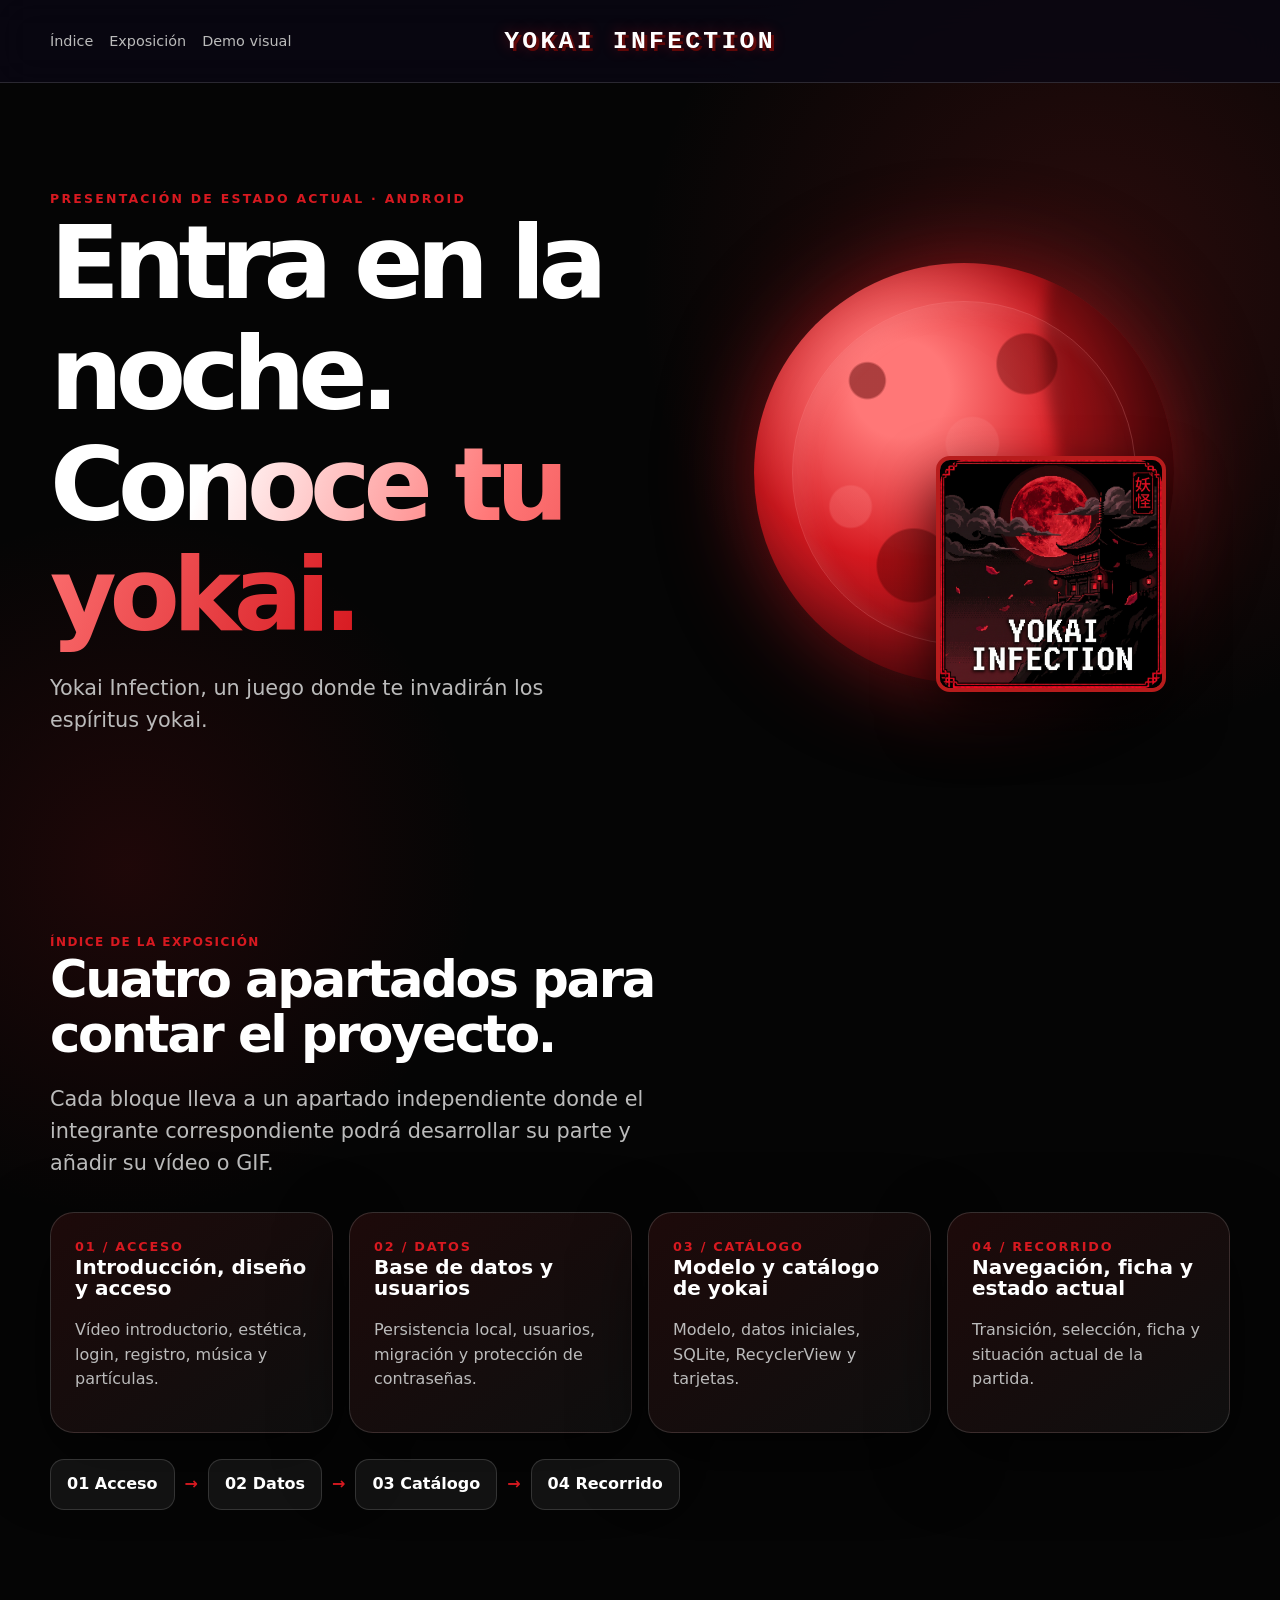
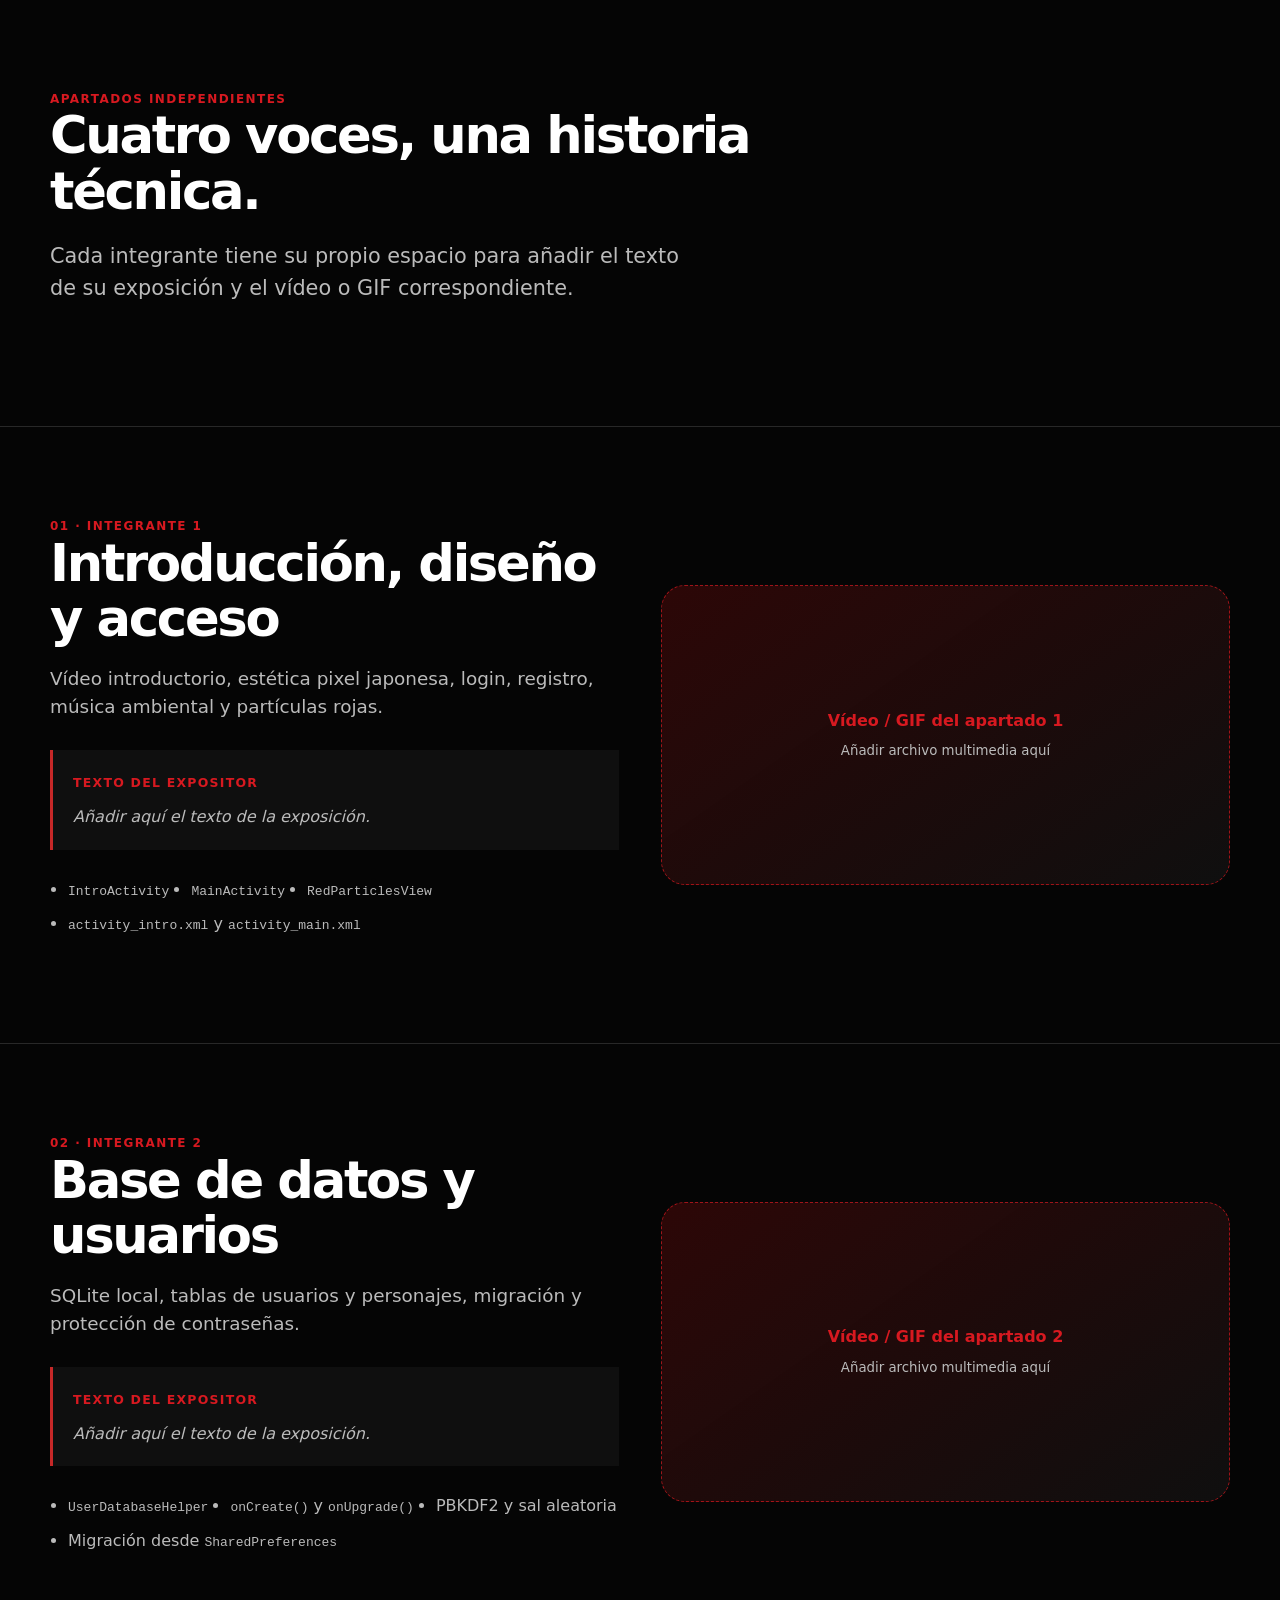
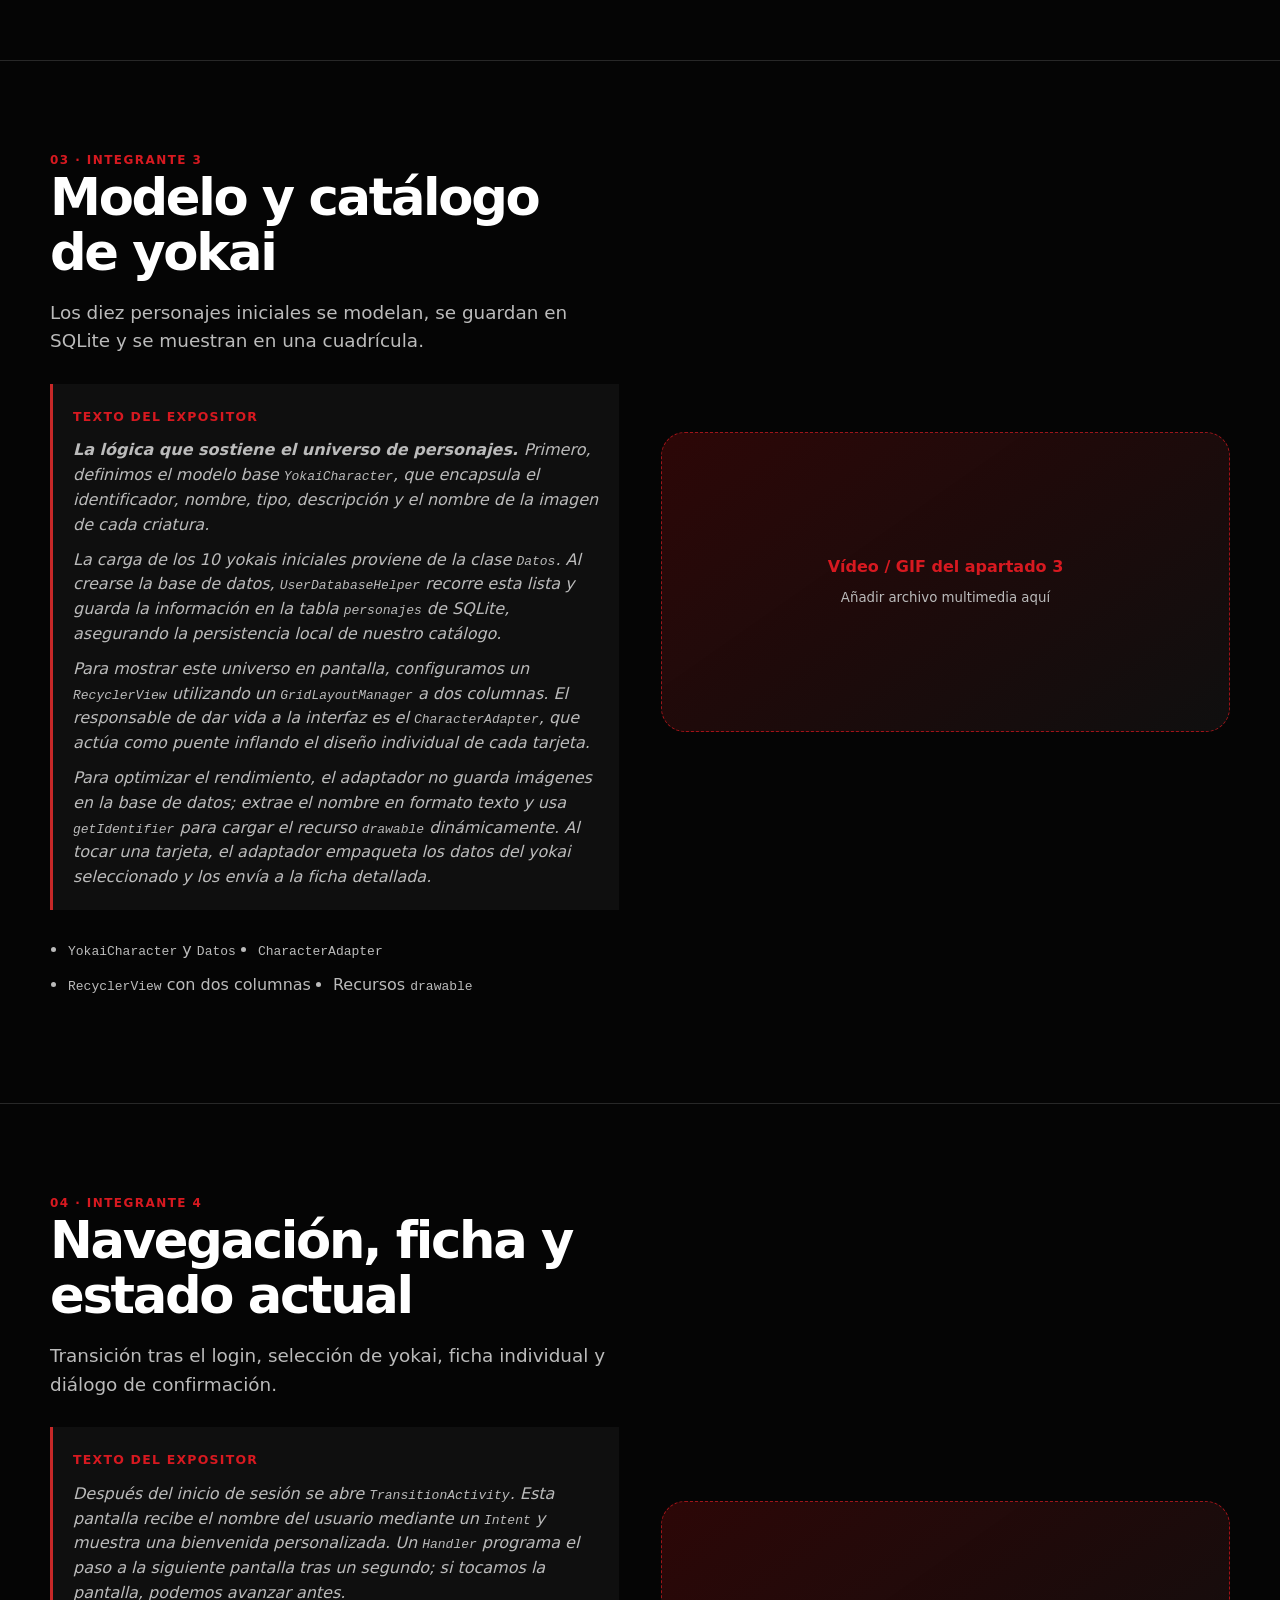
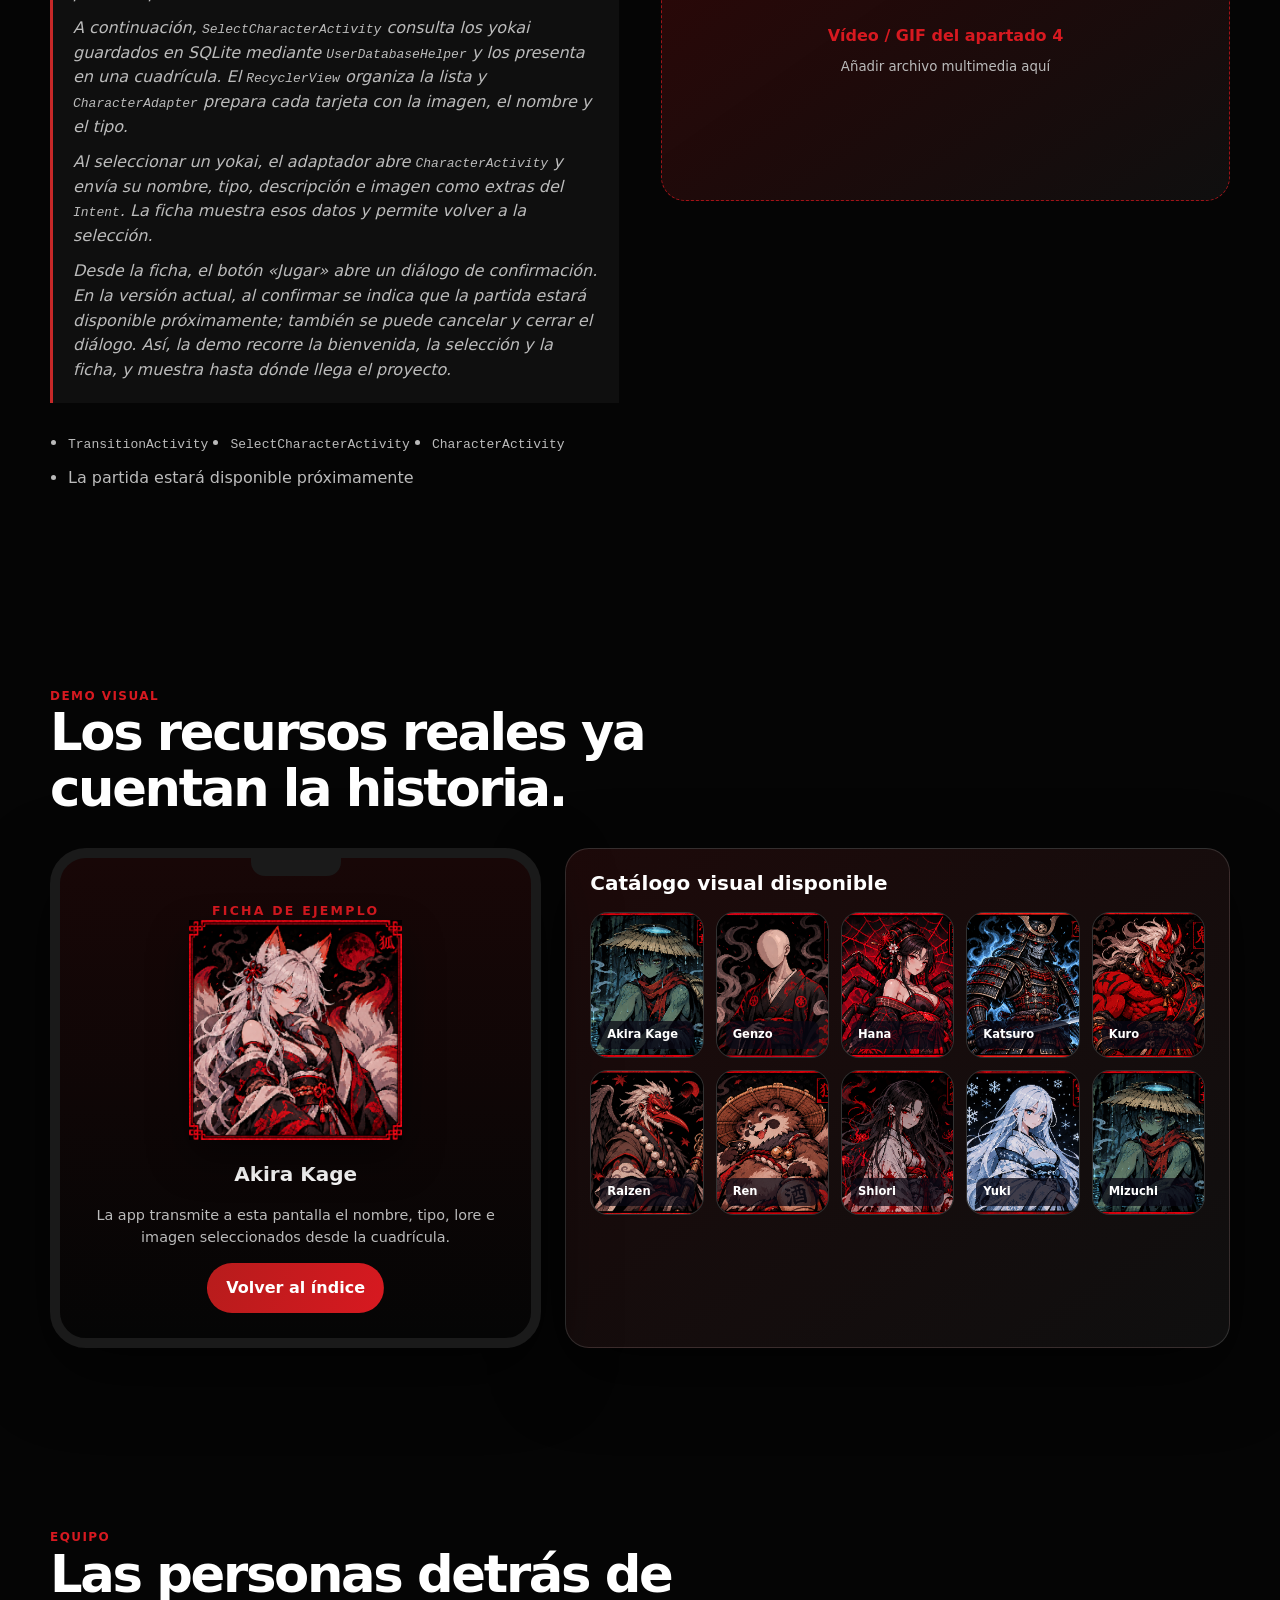
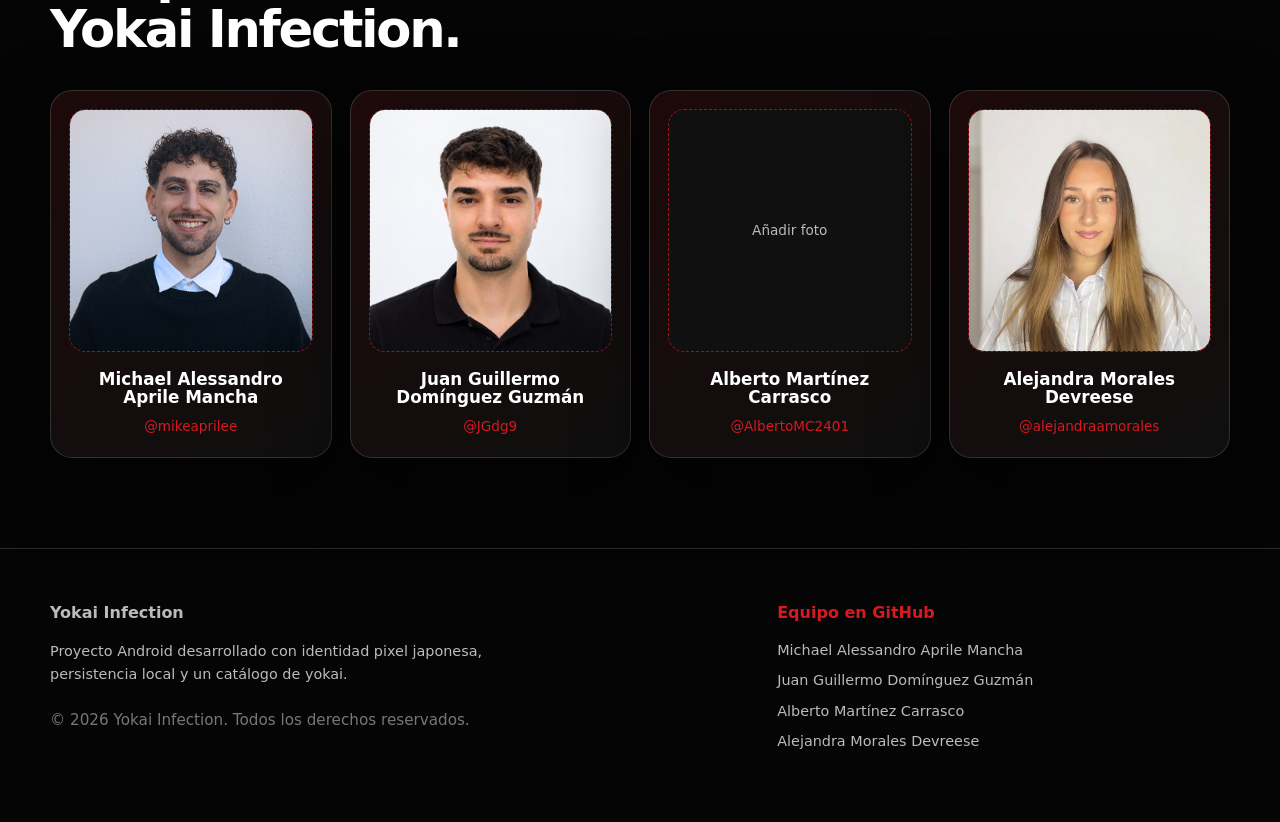
==== docs/presentacion-yokai.html @ 004ced69 "Actualización presentación Yokai Alejandra" ====
<!doctype html>
<html lang="es">

<head>
  <meta charset="utf-8">
  <meta name="viewport" content="width=device-width, initial-scale=1">
  <meta name="description" content="Presentación del estado actual de Yokai Infection V2">
  <title>Yokai Infection V2 · Presentación</title>
  <link rel="stylesheet" href="presentacion-yokai.css">
</head>

<body>
  <header class="topbar">
    <div class="shell topbar-inner">
      <a class="brand" href="#inicio">YOKAI INFECTION</span></a>
      <nav aria-label="Navegación de la presentación">
        <a href="#producto">Índice</a>
        <a href="#reparto">Exposición</a>
        <a href="#demo">Demo visual</a>
      </nav>
    </div>
  </header>

  <main>
    <section class="hero" id="inicio">
      <div class="shell hero-grid">
        <div>
          <div class="eyebrow">Presentación de estado actual · Android</div>
          <h1>Entra en la noche.<br><span class="gradient">Conoce tu yokai.</span></h1>
          <p class="lead">Yokai Infection, un juego donde te invadirán los espíritus yokai.</p>
        </div>
        <div class="hero-card" aria-label="Composición visual con luna roja e icono de la aplicación">
          <div class="moon"></div>
          <img class="hero-image" src="../app/src/main/res/drawable/icono.jpeg" alt="Icono de Yokai Infection">
        </div>
      </div>
    </section>

    <section id="producto">
      <div class="shell">
        <div class="section-heading">
          <div class="kicker">Índice de la exposición</div>
          <h2>Cuatro apartados para contar el proyecto.</h2>
          <p class="lead">Cada bloque lleva a un apartado independiente donde el integrante correspondiente podrá
            desarrollar su parte y añadir su vídeo o GIF.</p>
        </div>
        <div class="grid-4">
          <a class="card index-card" href="#bloque-acceso">
            <div class="number">01 / ACCESO</div>
            <h3>Introducción, diseño y acceso</h3>
            <p>Vídeo introductorio, estética, login, registro, música y partículas.</p>
          </a>
          <a class="card index-card" href="#bloque-datos">
            <div class="number">02 / DATOS</div>
            <h3>Base de datos y usuarios</h3>
            <p>Persistencia local, usuarios, migración y protección de contraseñas.</p>
          </a>
          <a class="card index-card" href="#bloque-catalogo">
            <div class="number">03 / CATÁLOGO</div>
            <h3>Modelo y catálogo de yokai</h3>
            <p>Modelo, datos iniciales, SQLite, RecyclerView y tarjetas.</p>
          </a>
          <a class="card index-card" href="#bloque-navegacion">
            <div class="number">04 / RECORRIDO</div>
            <h3>Navegación, ficha y estado actual</h3>
            <p>Transición, selección, ficha y situación actual de la partida.</p>
          </a>
        </div>
        <div class="route" aria-label="Índice de apartados">
          <span class="step">01 Acceso</span><span class="arrow">→</span>
          <span class="step">02 Datos</span><span class="arrow">→</span>
          <span class="step">03 Catálogo</span><span class="arrow">→</span>
          <span class="step">04 Recorrido</span>
        </div>
      </div>
    </section>

    <section id="reparto">
      <div class="shell">
        <div class="section-heading">
          <div class="kicker">Apartados independientes</div>
          <h2>Cuatro voces, una historia técnica.</h2>
          <p class="lead">Cada integrante tiene su propio espacio para añadir el texto de su exposición y el vídeo o GIF
            correspondiente.</p>
        </div>
      </div>
    </section>

    <section class="exposition-section" id="bloque-acceso">
      <div class="shell exposition-grid">
        <div>
          <div class="kicker">01 · Integrante 1</div>
          <h2>Introducción, diseño y acceso</h2>
          <p class="section-summary">Vídeo introductorio, estética pixel japonesa, login, registro, música ambiental y
            partículas rojas.</p>
          <div class="speaker-text"><strong>Texto del expositor</strong>
            <p>Añadir aquí el texto de la exposición.</p>
          </div>
          <ul class="tech-list">
            <li><code>IntroActivity</code></li>
            <li><code>MainActivity</code></li>
            <li><code>RedParticlesView</code></li>
            <li><code>activity_intro.xml</code> y <code>activity_main.xml</code></li>
          </ul>
        </div>
        <div class="media-slot"><span>Vídeo / GIF del apartado 1</span><small>Añadir archivo multimedia aquí</small>
        </div>
      </div>
    </section>

    <section class="exposition-section" id="bloque-datos">
      <div class="shell exposition-grid">
        <div>
          <div class="kicker">02 · Integrante 2</div>
          <h2>Base de datos y usuarios</h2>
          <p class="section-summary">SQLite local, tablas de usuarios y personajes, migración y protección de
            contraseñas.</p>
          <div class="speaker-text"><strong>Texto del expositor</strong>
            <p>Añadir aquí el texto de la exposición.</p>
          </div>
          <ul class="tech-list">
            <li><code>UserDatabaseHelper</code></li>
            <li><code>onCreate()</code> y <code>onUpgrade()</code></li>
            <li>PBKDF2 y sal aleatoria</li>
            <li>Migración desde <code>SharedPreferences</code></li>
          </ul>
        </div>
        <div class="media-slot"><span>Vídeo / GIF del apartado 2</span><small>Añadir archivo multimedia aquí</small>
        </div>
      </div>
    </section>

    <section class="exposition-section" id="bloque-catalogo">
      <div class="shell exposition-grid">
        <div>
          <div class="kicker">03 · Integrante 3</div>
          <h2>Modelo y catálogo de yokai</h2>
          <p class="section-summary">Los diez personajes iniciales se modelan, se guardan en SQLite y se muestran en una
            cuadrícula.</p>
          <div class="speaker-text"><strong>Texto del expositor</strong>
            <p><b>La lógica que sostiene el universo de personajes. </b>Primero, definimos el modelo
              base <code>YokaiCharacter</code>, que encapsula el identificador, nombre, tipo, descripción y el nombre de
              la imagen de cada criatura.</p>
            <p>La carga de los 10 yokais iniciales proviene de la clase <code>Datos</code>. Al crearse la base de datos,
              <code>UserDatabaseHelper</code> recorre esta lista y guarda la información en la tabla
              <code>personajes</code> de SQLite, asegurando la persistencia local de nuestro catálogo.</p>
            <p>Para mostrar este universo en pantalla, configuramos un <code>RecyclerView</code> utilizando un
              <code>GridLayoutManager</code> a dos columnas. El responsable de dar vida a la interfaz es el
              <code>CharacterAdapter</code>, que actúa como puente inflando el diseño individual de cada tarjeta.</p>
            <p>Para optimizar el rendimiento, el adaptador no guarda imágenes en la base de datos; extrae el nombre en
              formato texto y usa <code>getIdentifier</code> para cargar el recurso <code>drawable</code> dinámicamente.
              Al tocar una tarjeta, el adaptador empaqueta los datos del yokai seleccionado y los envía a la ficha
              detallada.</p>
          </div>
          <ul class="tech-list">
            <li><code>YokaiCharacter</code> y <code>Datos</code></li>
            <li><code>CharacterAdapter</code></li>
            <li><code>RecyclerView</code> con dos columnas</li>
            <li>Recursos <code>drawable</code></li>
          </ul>
        </div>
        <div class="media-slot"><span>Vídeo / GIF del apartado 3</span><small>Añadir archivo multimedia aquí</small>
        </div>
      </div>
    </section>

    <section class="exposition-section" id="bloque-navegacion">
      <div class="shell exposition-grid">
        <div>
          <div class="kicker">04 · Integrante 4</div>
          <h2>Navegación, ficha y estado actual</h2>
          <p class="section-summary">Transición tras el login, selección de yokai, ficha individual y diálogo de
            confirmación.</p>
          <div class="speaker-text"><strong>Texto del expositor</strong>
            <p>Después del inicio de sesión se abre <code>TransitionActivity</code>. Esta pantalla recibe el nombre del
              usuario mediante un <code>Intent</code> y muestra una bienvenida personalizada. Un <code>Handler</code>
              programa el paso a la siguiente pantalla tras un segundo; si tocamos la pantalla, podemos avanzar antes.
            </p>
            <p>A continuación, <code>SelectCharacterActivity</code> consulta los yokai guardados en SQLite mediante
              <code>UserDatabaseHelper</code> y los presenta en una cuadrícula. El <code>RecyclerView</code> organiza la
              lista y <code>CharacterAdapter</code> prepara cada tarjeta con la imagen, el nombre y el tipo.</p>
            <p>Al seleccionar un yokai, el adaptador abre <code>CharacterActivity</code> y envía su nombre, tipo,
              descripción e imagen como extras del <code>Intent</code>. La ficha muestra esos datos y permite volver a
              la selección.</p>
            <p>Desde la ficha, el botón «Jugar» abre un diálogo de confirmación. En la versión actual, al confirmar se
              indica que la partida estará disponible próximamente; también se puede cancelar y cerrar el diálogo. Así,
              la demo recorre la bienvenida, la selección y la ficha, y muestra hasta dónde llega el proyecto.</p>
          </div>
          <ul class="tech-list">
            <li><code>TransitionActivity</code></li>
            <li><code>SelectCharacterActivity</code></li>
            <li><code>CharacterActivity</code></li>
            <li>La partida estará disponible próximamente</li>
          </ul>
        </div>
        <div class="media-slot"><span>Vídeo / GIF del apartado 4</span><small>Añadir archivo multimedia aquí</small>
        </div>
      </div>
    </section>

    <section id="demo">
      <div class="shell">
        <div class="section-heading">
          <div class="kicker">Demo visual</div>
          <h2>Los recursos reales ya cuentan la historia.</h2>
        </div>
        <div class="showcase">
          <div class="phone">
            <div class="phone-screen">
              <div class="eyebrow">Ficha de ejemplo</div>
              <img src="../app/src/main/res/drawable/akira_kage.png" alt="Ilustración de Akira Kage">
              <h3>Akira Kage</h3>
              <p>La app transmite a esta pantalla el nombre, tipo, lore e imagen seleccionados desde la cuadrícula.</p>
              <a class="button primary" href="#producto">Volver al índice</a>
            </div>
          </div>
          <div class="card">
            <h3>Catálogo visual disponible</h3>
            <div class="yokaiCharacter-strip">
              <div class="yokaiCharacter"><img src="../app/src/main/res/drawable/mizuchi.png"
                  alt="Akira Kage"><span>Akira Kage</span></div>
              <div class="yokaiCharacter"><img src="../app/src/main/res/drawable/genzo.png"
                  alt="Genzo"><span>Genzo</span></div>
              <div class="yokaiCharacter"><img src="../app/src/main/res/drawable/hana.png" alt="Hana"><span>Hana</span>
              </div>
              <div class="yokaiCharacter"><img src="../app/src/main/res/drawable/katsuro.png"
                  alt="Katsuro"><span>Katsuro</span></div>
              <div class="yokaiCharacter"><img src="../app/src/main/res/drawable/kuro.png" alt="Kuro"><span>Kuro</span>
              </div>
              <div class="yokaiCharacter"><img src="../app/src/main/res/drawable/raizen.png"
                  alt="Raizen"><span>Raizen</span></div>
              <div class="yokaiCharacter"><img src="../app/src/main/res/drawable/ren.png" alt="Ren"><span>Ren</span>
              </div>
              <div class="yokaiCharacter"><img src="../app/src/main/res/drawable/shiori.png"
                  alt="Shiori"><span>Shiori</span></div>
              <div class="yokaiCharacter"><img src="../app/src/main/res/drawable/yuki.png" alt="Yuki"><span>Yuki</span>
              </div>
              <div class="yokaiCharacter"><img src="../app/src/main/res/drawable/mizuchi.png"
                  alt="Mizuchi"><span>Mizuchi</span></div>
            </div>
          </div>
        </div>
      </div>
    </section>

    <section id="integrantes">
      <div class="shell">
        <div class="section-heading">
          <div class="kicker">Equipo</div>
          <h2>Las personas detrás de Yokai Infection.</h2>
        </div>
        <div class="team-grid">
          <article class="team-card">
            <div class="member-photo"><img src="Fotos/6.jpg" alt=""></div>
            <h3>Michael Alessandro Aprile Mancha</h3>
            <a href="https://github.com/mikeaprilee" target="_blank" rel="noopener noreferrer">@mikeaprilee</a>
          </article>
          <article class="team-card">
            <div class="member-photo"><img src="Fotos/juan-guillermo.jpeg" alt="Juan Guillermo Domínguez Guzmán"></div>
            <h3>Juan Guillermo Domínguez Guzmán</h3>
            <a href="https://github.com/JGdg9" target="_blank" rel="noopener noreferrer">@JGdg9</a>
          </article>
          <article class="team-card">
            <div class="member-photo">Añadir foto</div>
            <h3>Alberto Martínez Carrasco</h3>
            <a href="https://github.com/AlbertoMC2401" target="_blank" rel="noopener noreferrer">@AlbertoMC2401</a>
          </article>
          <article class="team-card">
            <div class="member-photo"><img src="Fotos/alejandra.jpg" alt=""></div>
            <h3>Alejandra Morales Devreese</h3>
            <a href="https://github.com/alejandraamorales" target="_blank"
              rel="noopener noreferrer">@alejandraamorales</a>
          </article>
        </div>
      </div>
    </section>
  </main>

  <footer>
    <div class="shell footer-content">
      <div>
        <strong>Yokai Infection</strong>
        <p class="small">Proyecto Android desarrollado con identidad pixel japonesa, persistencia local y un catálogo de
          yokai.</p>
        <p class="copyright">© 2026 Yokai Infection. Todos los derechos reservados.</p>
      </div>
      <div class="footer-links">
        <strong>Equipo en GitHub</strong>
        <a href="https://github.com/mikeaprilee" target="_blank" rel="noopener noreferrer">Michael Alessandro Aprile
          Mancha</a>
        <a href="https://github.com/JGdg9" target="_blank" rel="noopener noreferrer">Juan Guillermo Domínguez Guzmán</a>
        <a href="https://github.com/AlbertoMC2401" target="_blank" rel="noopener noreferrer">Alberto Martínez
          Carrasco</a>
        <a href="https://github.com/alejandraamorales" target="_blank" rel="noopener noreferrer">Alejandra Morales
          Devreese</a>
      </div>
    </div>
  </footer>
  <script src="presentacion-yokai.js" defer></script>
</body>

</html>
---- docs/presentacion-yokai.css ----
:root {
  --ink: #ffffff;
  --muted: #bbbbbb;
  --night: #050505;
  --panel: rgba(16, 16, 16, .94);
  --panel-strong: #101010;
  --red: #c62828;
  --red-dark: #b71c1c;
  --red-title: #d71920;
  --line: rgba(255, 255, 255, .14);
  --shadow: 0 24px 70px rgba(0, 0, 0, .6);
}

* {
  box-sizing: border-box;
}

html {
  scroll-behavior: smooth;
}

body {
  margin: 0;
  color: var(--ink);
  background:
    radial-gradient(circle at 85% 4%, rgba(198, 40, 40, .2), transparent 28rem),
    radial-gradient(circle at 10% 12%, rgba(215, 25, 32, .12), transparent 22rem),
    var(--night);
  font-family: Inter, ui-sans-serif, system-ui, -apple-system, BlinkMacSystemFont, "Segoe UI", sans-serif;
  line-height: 1.55;
}

a {
  color: inherit;
}

.shell {
  width: min(1180px, calc(100% - 40px));
  margin: 0 auto;
}

.topbar {
  position: sticky;
  top: 0;
  z-index: 20;
  border-bottom: 1px solid var(--line);
  background: rgba(9, 7, 20, .78);
  backdrop-filter: blur(18px);
}

.topbar-inner {
  position: relative;
  display: flex;
  justify-content: space-between;
  align-items: center;
  min-height: 82px;
  gap: 20px;
}

.brand {
  display: flex;
  gap: 14px;
  align-items: center;
  position: absolute;
  left: 50%;
  transform: translateX(-50%);
  color: var(--ink);
  font-family: "Courier New", Consolas, monospace;
  font-size: 1.55rem;
  font-weight: 900;
  letter-spacing: .13em;
  text-decoration: none;
  white-space: nowrap;
  text-shadow: 3px 3px 0 #5f0808, 0 0 14px rgba(215, 25, 32, .45);
}

.brand-mark {
  width: 58px;
  height: 58px;
  border-radius: 8px;
  object-fit: cover;
  border: 1px solid var(--red);
  box-shadow: 0 0 22px rgba(198, 40, 40, .65);
}

.brand-title {
  position: relative;
  display: inline-block;
  color: #fff;
  background: linear-gradient(180deg, #fff 25%, #ffb0b0 58%, var(--red-title));
  background-clip: text;
  -webkit-background-clip: text;
  -webkit-text-fill-color: transparent;
}

nav {
  display: flex;
  flex-wrap: wrap;
  gap: 16px;
}

nav a {
  color: var(--muted);
  text-decoration: none;
  font-size: .9rem;
}

nav a:hover,
nav a.active {
  color: var(--ink);
}

.hero {
  min-height: 760px;
  display: grid;
  align-items: center;
  padding: 90px 0 70px;
}

.hero-grid {
  display: grid;
  grid-template-columns: 1.05fr .95fr;
  align-items: center;
  gap: 60px;
}

.eyebrow {
  color: var(--red-title);
  text-transform: uppercase;
  letter-spacing: .18em;
  font-size: .78rem;
  font-weight: 800;
}

h1,
h2,
h3 {
  line-height: 1.08;
  margin: 0 0 18px;
}

h1 {
  font-size: clamp(3rem, 8vw, 6.7rem);
  max-width: 760px;
  letter-spacing: -.07em;
}

h2 {
  font-size: clamp(2rem, 4vw, 3.4rem);
  letter-spacing: -.045em;
}

h3 {
  font-size: 1.25rem;
}

.gradient {
  background: linear-gradient(110deg, #fff 20%, #ff7777 55%, var(--red-title));
  color: transparent;
  background-clip: text;
  -webkit-background-clip: text;
}

.lead {
  max-width: 650px;
  color: var(--muted);
  font-size: clamp(1.05rem, 2vw, 1.3rem);
}

.hero-actions {
  display: flex;
  flex-wrap: wrap;
  gap: 12px;
  margin-top: 30px;
}

.button {
  display: inline-flex;
  align-items: center;
  justify-content: center;
  padding: 12px 18px;
  border-radius: 999px;
  text-decoration: none;
  font-weight: 800;
  border: 1px solid var(--line);
  background: rgba(255, 255, 255, .05);
}

.button.primary {
  border-color: transparent;
  background: linear-gradient(110deg, var(--red-dark), var(--red-title));
}

.hero-card {
  position: relative;
  min-height: 510px;
  display: grid;
  place-items: center;
}

.moon {
  width: min(420px, 72vw);
  aspect-ratio: 1;
  border-radius: 50%;
  background:
    radial-gradient(circle at 27% 28%, rgba(82, 0, 0, .48) 0 4%, transparent 4.5%),
    radial-gradient(circle at 65% 24%, rgba(82, 0, 0, .38) 0 7%, transparent 7.5%),
    radial-gradient(circle at 72% 61%, rgba(82, 0, 0, .45) 0 5%, transparent 5.5%),
    radial-gradient(circle at 38% 72%, rgba(82, 0, 0, .42) 0 9%, transparent 9.5%),
    radial-gradient(circle at 23% 58%, rgba(255, 142, 142, .25) 0 5%, transparent 5.5%),
    radial-gradient(circle at 52% 43%, rgba(255, 142, 142, .2) 0 8%, transparent 8.5%),
    radial-gradient(circle at 35% 30%, #ff7777 0 12%, #d71920 43%, #9d1118 70%, #380609 100%);
  box-shadow: 0 0 90px rgba(215, 25, 32, .55), inset -34px -28px 80px rgba(20, 0, 0, .62);
  animation: pulse 5s ease-in-out infinite;
  position: relative;
  overflow: hidden;
}

.moon::before {
  content: "";
  position: absolute;
  width: 42%;
  height: 118%;
  top: -8%;
  right: -17%;
  border-radius: 50%;
  background: rgba(25, 0, 0, .34);
  filter: blur(7px);
  transform: rotate(-18deg);
}

.moon::after {
  content: "";
  position: absolute;
  inset: 9%;
  border-radius: 50%;
  border: 1px solid rgba(255, 160, 160, .24);
  box-shadow: inset 12px 8px 18px rgba(255, 180, 180, .12);
}

.hero-image {
  position: absolute;
  width: min(230px, 42vw);
  bottom: 7%;
  right: 12%;
  border: 4px solid var(--red-dark);
  border-radius: 14px;
  filter: drop-shadow(0 26px 28px rgba(0, 0, 0, .8));
  animation: float 4.5s ease-in-out infinite;
}

section {
  padding: 90px 0;
}

.section-heading {
  max-width: 720px;
  margin-bottom: 32px;
}

.kicker {
  color: var(--red-title);
  font-weight: 800;
  text-transform: uppercase;
  letter-spacing: .12em;
  font-size: .75rem;
}

.grid-4 {
  display: grid;
  grid-template-columns: repeat(4, 1fr);
  gap: 16px;
}

.grid-3 {
  display: grid;
  grid-template-columns: repeat(3, 1fr);
  gap: 18px;
}

.card {
  background: linear-gradient(145deg, rgba(30, 10, 10, .96), var(--panel));
  border: 1px solid var(--line);
  border-radius: 24px;
  padding: 24px;
  box-shadow: var(--shadow);
}

.index-card {
  color: inherit;
  text-decoration: none;
  transition: transform .25s ease, border-color .25s ease;
}

.index-card:hover {
  border-color: var(--red);
  transform: translateY(-4px);
}

.card p,
.card li {
  color: var(--muted);
}

.card ul {
  padding-left: 18px;
  margin-bottom: 0;
}

.number {
  color: var(--red-title);
  font-size: .8rem;
  font-weight: 900;
  letter-spacing: .14em;
}

.route {
  display: flex;
  flex-wrap: wrap;
  align-items: center;
  gap: 10px;
  margin-top: 26px;
}

.step {
  padding: 12px 16px;
  border-radius: 14px;
  background: rgba(255, 255, 255, .06);
  border: 1px solid var(--line);
  font-weight: 800;
}

.arrow {
  color: var(--red-title);
  font-weight: 900;
}

.exposition-section {
  border-top: 1px solid var(--line);
}

.exposition-grid {
  display: grid;
  grid-template-columns: 1fr 1fr;
  gap: 42px;
  align-items: center;
}

.section-summary {
  max-width: 620px;
  color: var(--muted);
  font-size: 1.15rem;
}

.speaker-text {
  margin: 28px 0;
  padding: 20px;
  border-left: 3px solid var(--red);
  background: rgba(255, 255, 255, .04);
}

.speaker-text strong {
  color: var(--red-title);
  text-transform: uppercase;
  letter-spacing: .1em;
  font-size: .78rem;
}

.speaker-text p {
  margin: 10px 0 0;
  color: var(--muted);
  font-style: italic;
}

.tech-list {
  display: flex;
  flex-wrap: wrap;
  gap: 10px 22px;
  padding-left: 18px;
  color: var(--muted);
}

.media-slot {
  min-height: 300px;
  display: grid;
  place-items: center;
  align-content: center;
  gap: 8px;
  padding: 30px;
  border: 1px dashed rgba(215, 25, 32, .7);
  border-radius: 24px;
  background: linear-gradient(145deg, rgba(60, 8, 8, .72), rgba(16, 16, 16, .94));
  text-align: center;
  color: var(--red-title);
  font-weight: 800;
}

.media-slot small {
  color: var(--muted);
  font-weight: 400;
}

.showcase {
  display: grid;
  grid-template-columns: .85fr 1.15fr;
  gap: 24px;
  align-items: stretch;
}

.phone {
  min-height: 470px;
  border: 10px solid #1a1a1a;
  border-radius: 36px;
  overflow: hidden;
  background: linear-gradient(180deg, #180707, #050505);
  box-shadow: var(--shadow);
  position: relative;
}

.phone::before {
  content: "";
  display: block;
  width: 90px;
  height: 18px;
  border-radius: 0 0 14px 14px;
  background: #1a1a1a;
  margin: 0 auto;
}

.phone-screen {
  padding: 25px 22px;
  text-align: center;
}

.phone-screen img {
  max-width: 68%;
  max-height: 220px;
  object-fit: contain;
  filter: drop-shadow(0 18px 20px rgba(0, 0, 0, .45));
}

.phone-screen h3 {
  margin-top: 16px;
  color: #fff;
}

.phone-screen p {
  color: var(--muted);
  font-size: .9rem;
}

.code {
  overflow: auto;
  margin: 0;
  padding: 20px;
  border-radius: 18px;
  background: #0c0918;
  color: #d7cdf8;
  border: 1px solid var(--line);
  font: .84rem/1.7 "SFMono-Regular", Consolas, monospace;
}

.code .key {
  color: #ff7777;
}

.code .type {
  color: #ffb3b3;
}

.code .comment {
  color: #777777;
}

.timeline {
  display: grid;
  gap: 14px;
}

.timeline-item {
  display: grid;
  grid-template-columns: 110px 1fr;
  gap: 20px;
  align-items: start;
  padding: 18px 0;
  border-top: 1px solid var(--line);
}

.timeline-item strong {
  color: var(--red-title);
}

.yokaiCharacter-strip {
  display: grid;
  grid-template-columns: repeat(5, 1fr);
  gap: 12px;
}

.yokaiCharacter {
  aspect-ratio: .78;
  border-radius: 18px;
  overflow: hidden;
  position: relative;
  background: #101010;
  border: 1px solid var(--line);
}

.yokaiCharacter img {
  width: 100%;
  height: 100%;
  object-fit: cover;
  transition: transform .45s ease;
}

.yokaiCharacter:hover img {
  transform: scale(1.08);
}

.yokaiCharacter span {
  position: absolute;
  left: 9px;
  right: 9px;
  bottom: 8px;
  padding: 5px 7px;
  border-radius: 8px;
  background: rgba(9, 7, 20, .72);
  font-size: .72rem;
  font-weight: 800;
}

footer {
  padding: 52px 0 70px;
  color: var(--muted);
  border-top: 1px solid var(--line);
}

.footer-content {
  display: grid;
  grid-template-columns: 1.2fr .8fr;
  gap: 48px;
}

.footer-content>div:first-child {
  max-width: 520px;
}

.copyright {
  margin: 24px 0 0;
  color: #777;
  font-size: .95rem;
}

.footer-links {
  display: grid;
  gap: 8px;
}

.footer-links strong {
  color: var(--red-title);
  margin-bottom: 5px;
}

.footer-links a {
  color: var(--muted);
  text-decoration: none;
  font-size: .9rem;
}

.footer-links a:hover {
  color: var(--ink);
}

.team-grid {
  display: grid;
  grid-template-columns: repeat(4, 1fr);
  gap: 18px;
}

.team-card {
  padding: 18px;
  text-align: center;
  background: linear-gradient(145deg, rgba(30, 10, 10, .96), var(--panel));
  border: 1px solid var(--line);
  border-radius: 22px;
  box-shadow: var(--shadow);
}

.member-photo {
  width: 100%;
  overflow: hidden;
  aspect-ratio: 1;
  display: grid;
  place-items: center;
  border: 1px dashed rgba(215, 25, 32, .7);
  border-radius: 16px;
  background: #101010;
  color: var(--muted);
  font-size: .85rem;
}

.member-photo img {
  width: 100%;
  height: 100%;
  display: block;
  object-fit: cover;
  object-position: center;
}

.team-card h3 {
  margin: 18px 0 8px;
  font-size: 1.05rem;
}

.team-card a {
  color: var(--red-title);
  font-size: .85rem;
  text-decoration: none;
}

.team-card a:hover {
  color: var(--ink);
}

.small {
  font-size: .9rem;
  color: var(--muted);
}

@keyframes pulse {

  0%,
  100% {
    transform: scale(1);
  }

  50% {
    transform: scale(1.035);
  }
}

@keyframes float {

  0%,
  100% {
    transform: translateY(0) rotate(2deg);
  }

  50% {
    transform: translateY(-14px) rotate(-2deg);
  }
}

@media (max-width: 900px) {

  .showcase,
  .exposition-grid,
  .footer-content {
    grid-template-columns: 1fr;
  }

  .hero {
    min-height: auto;
    padding-top: 70px;
  }

  .hero-card {
    min-height: 430px;
  }

  .grid-4 {
    grid-template-columns: repeat(2, 1fr);
  }

  .grid-3 {
    grid-template-columns: 1fr;
  }
}

@media (max-width: 560px) {
  .shell {
    width: min(100% - 28px, 1180px);
  }

  nav {
    display: none;
  }

  .brand {
    font-size: .82rem;
    letter-spacing: .06em;
  }

  .brand-mark {
    width: 44px;
    height: 44px;
  }

  section {
    padding: 65px 0;
  }

  .grid-4,
  .yokaiCharacter-strip,
  .team-grid {
    grid-template-columns: repeat(2, 1fr);
  }

  .timeline-item {
    grid-template-columns: 1fr;
    gap: 5px;
  }
}
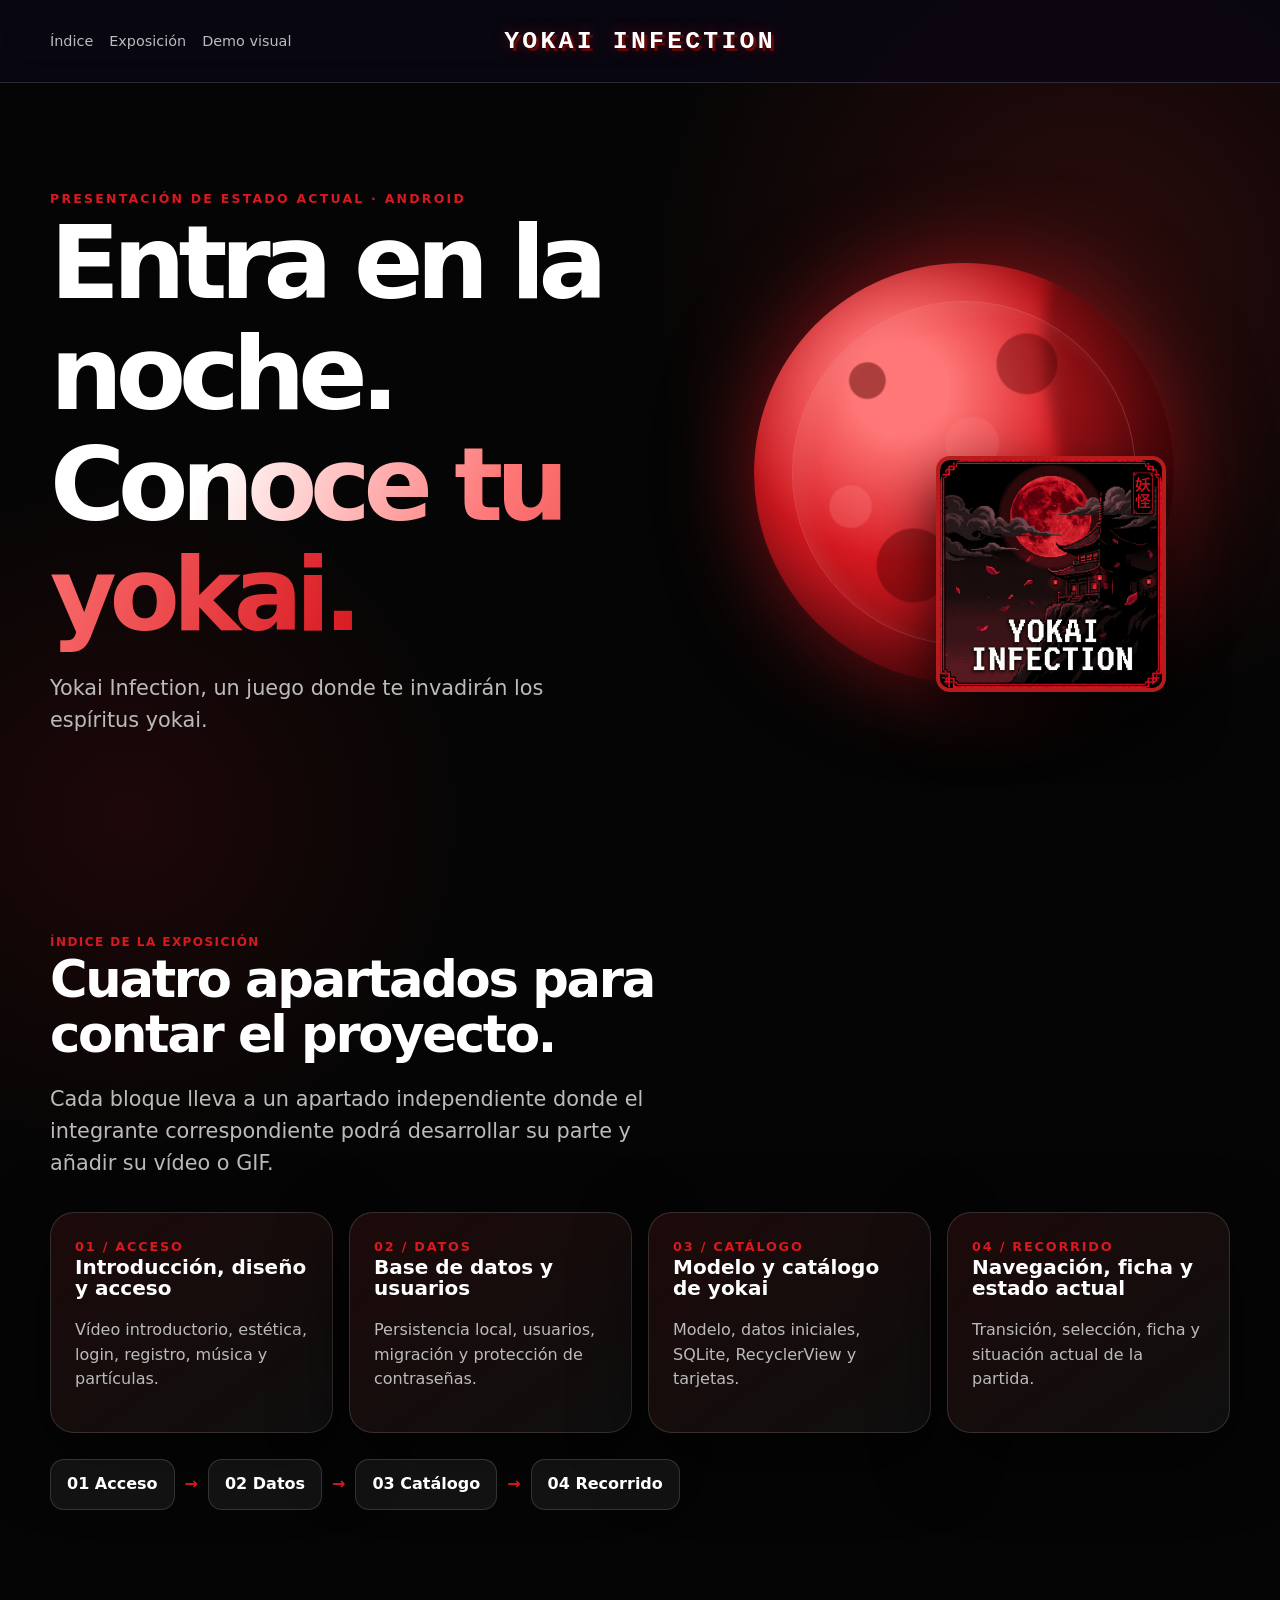
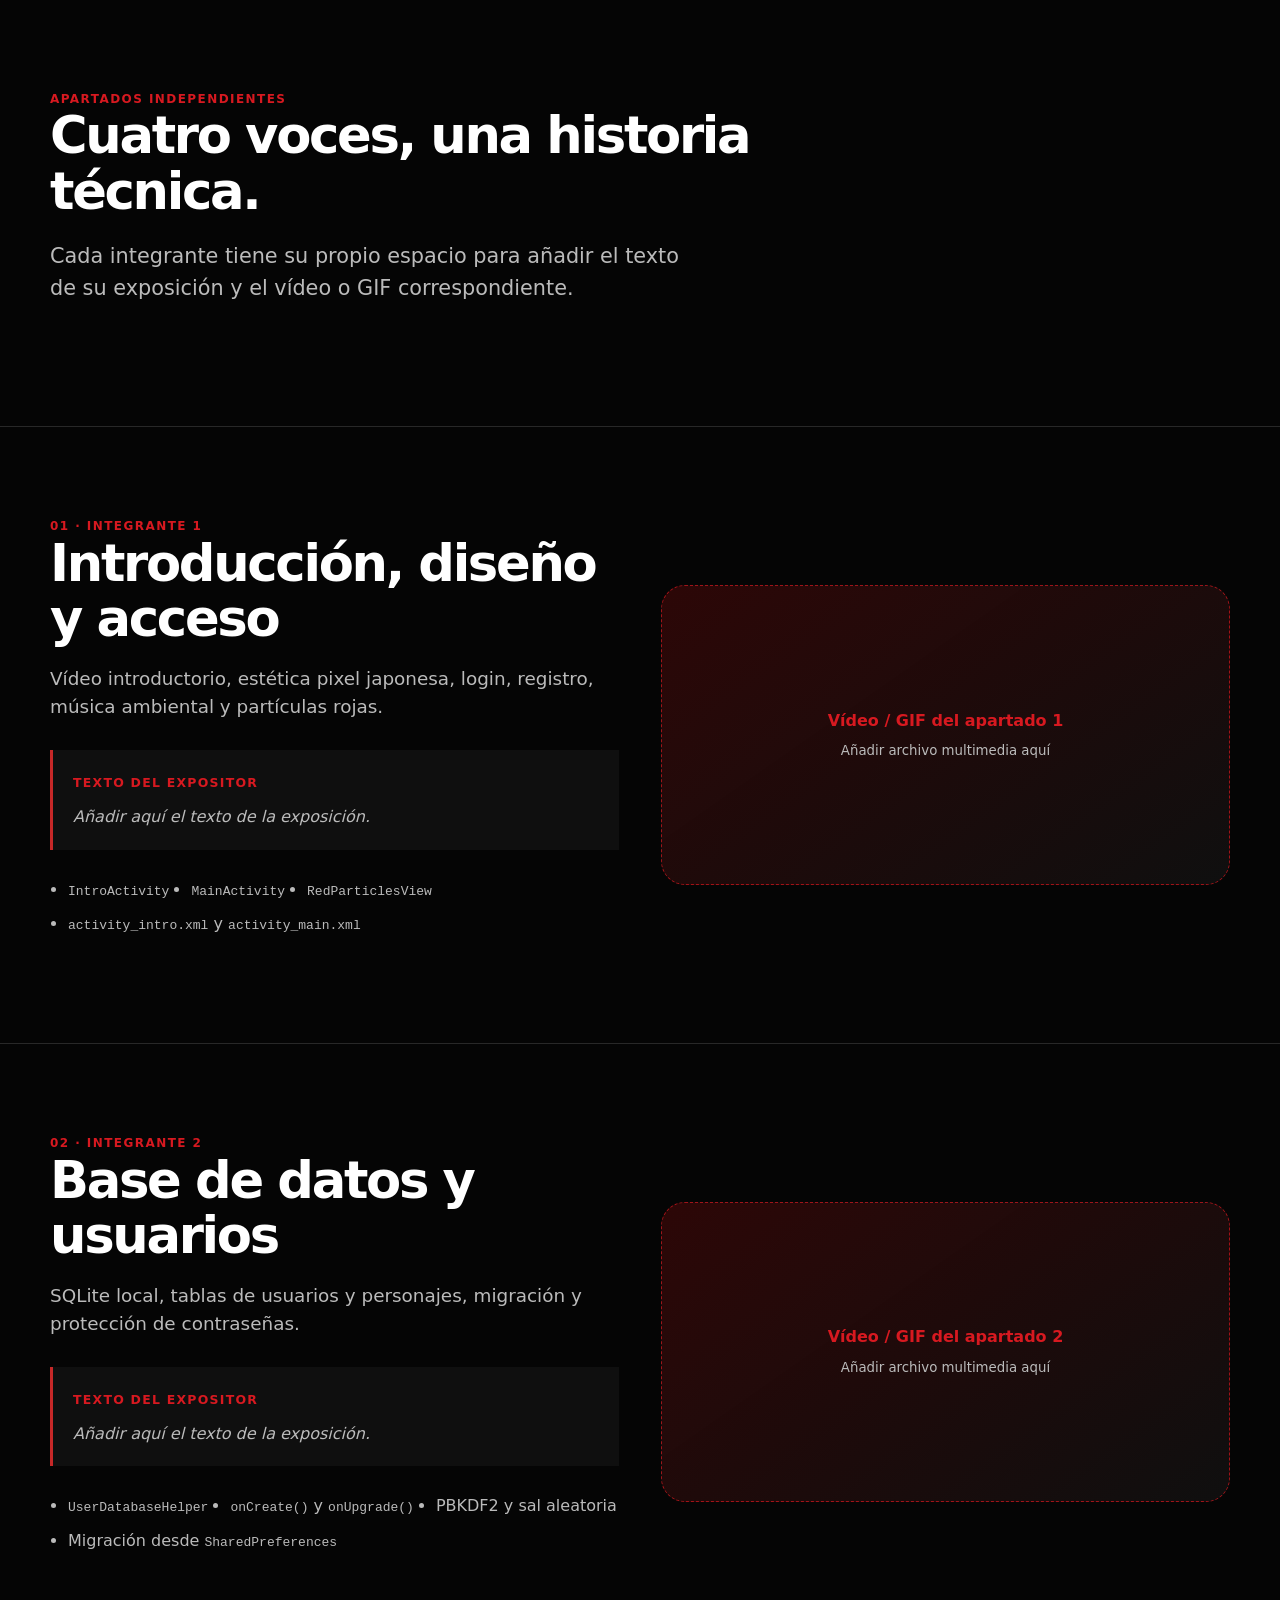
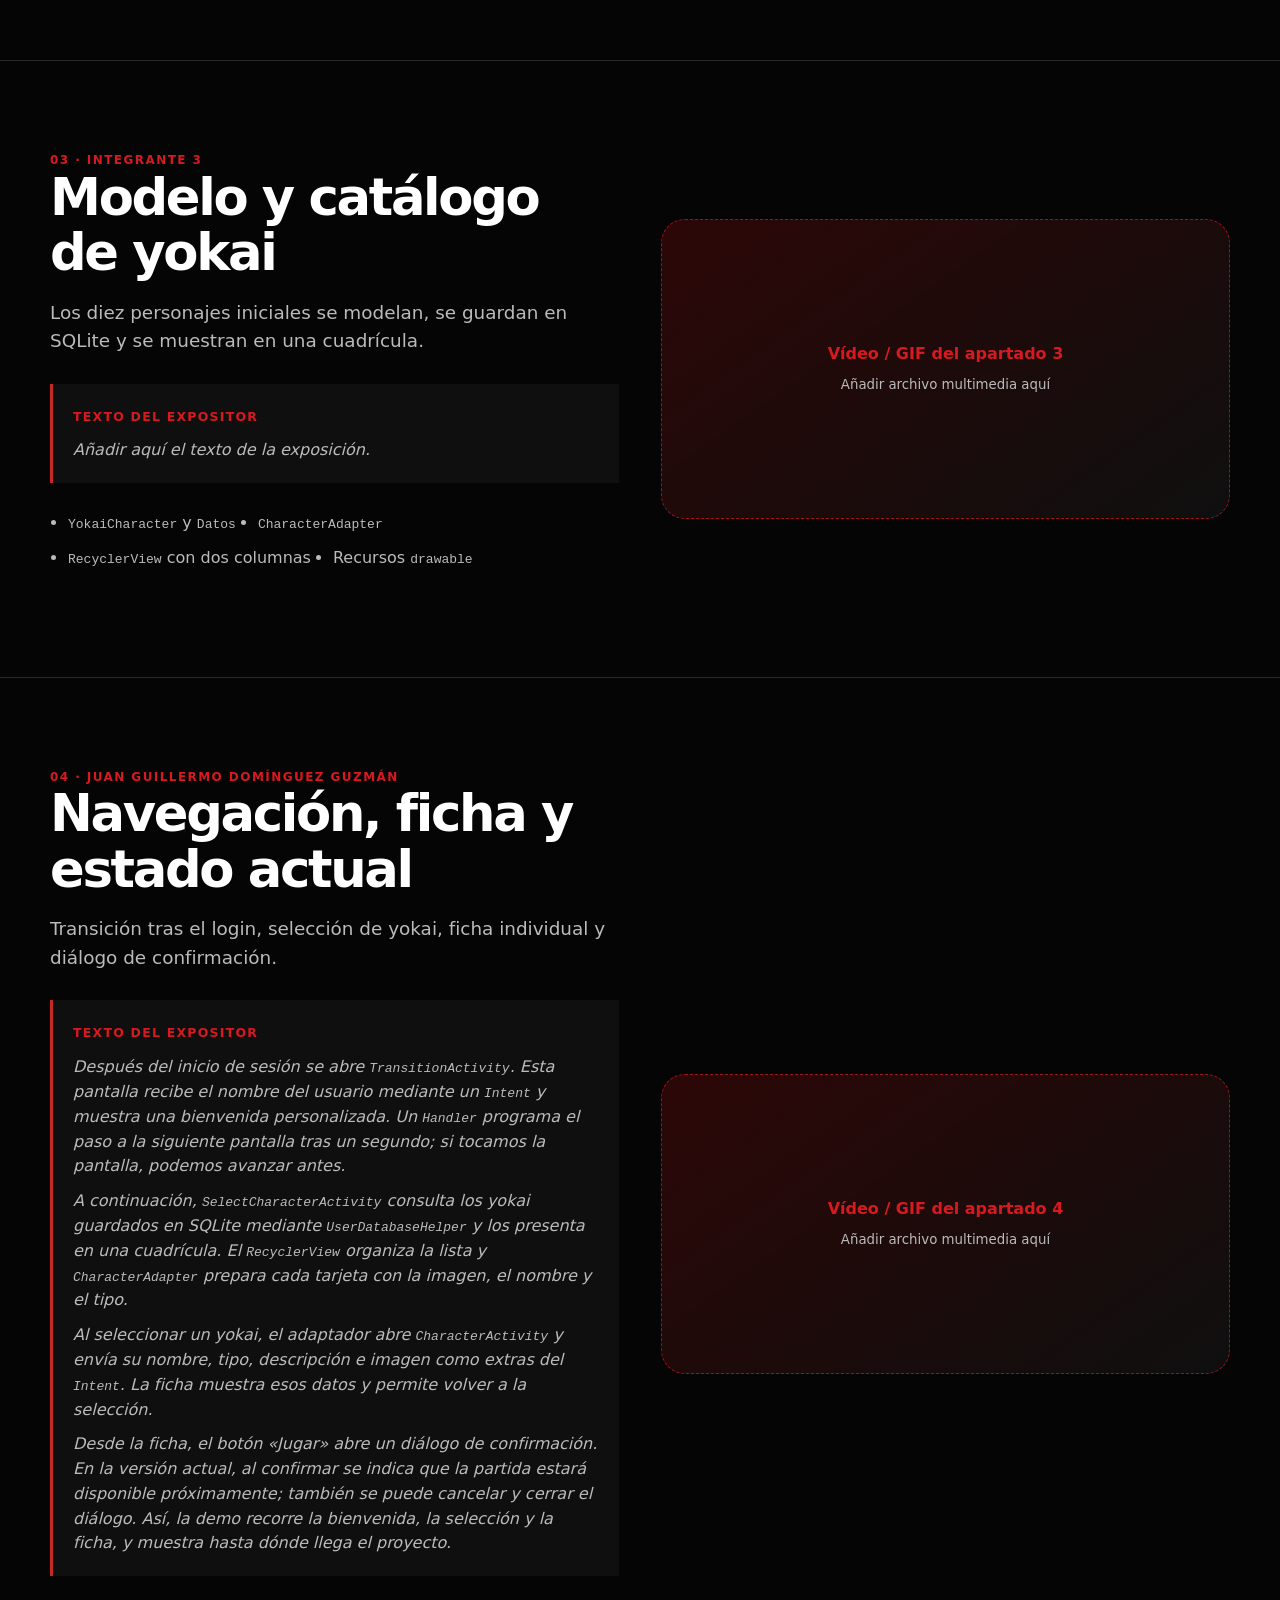
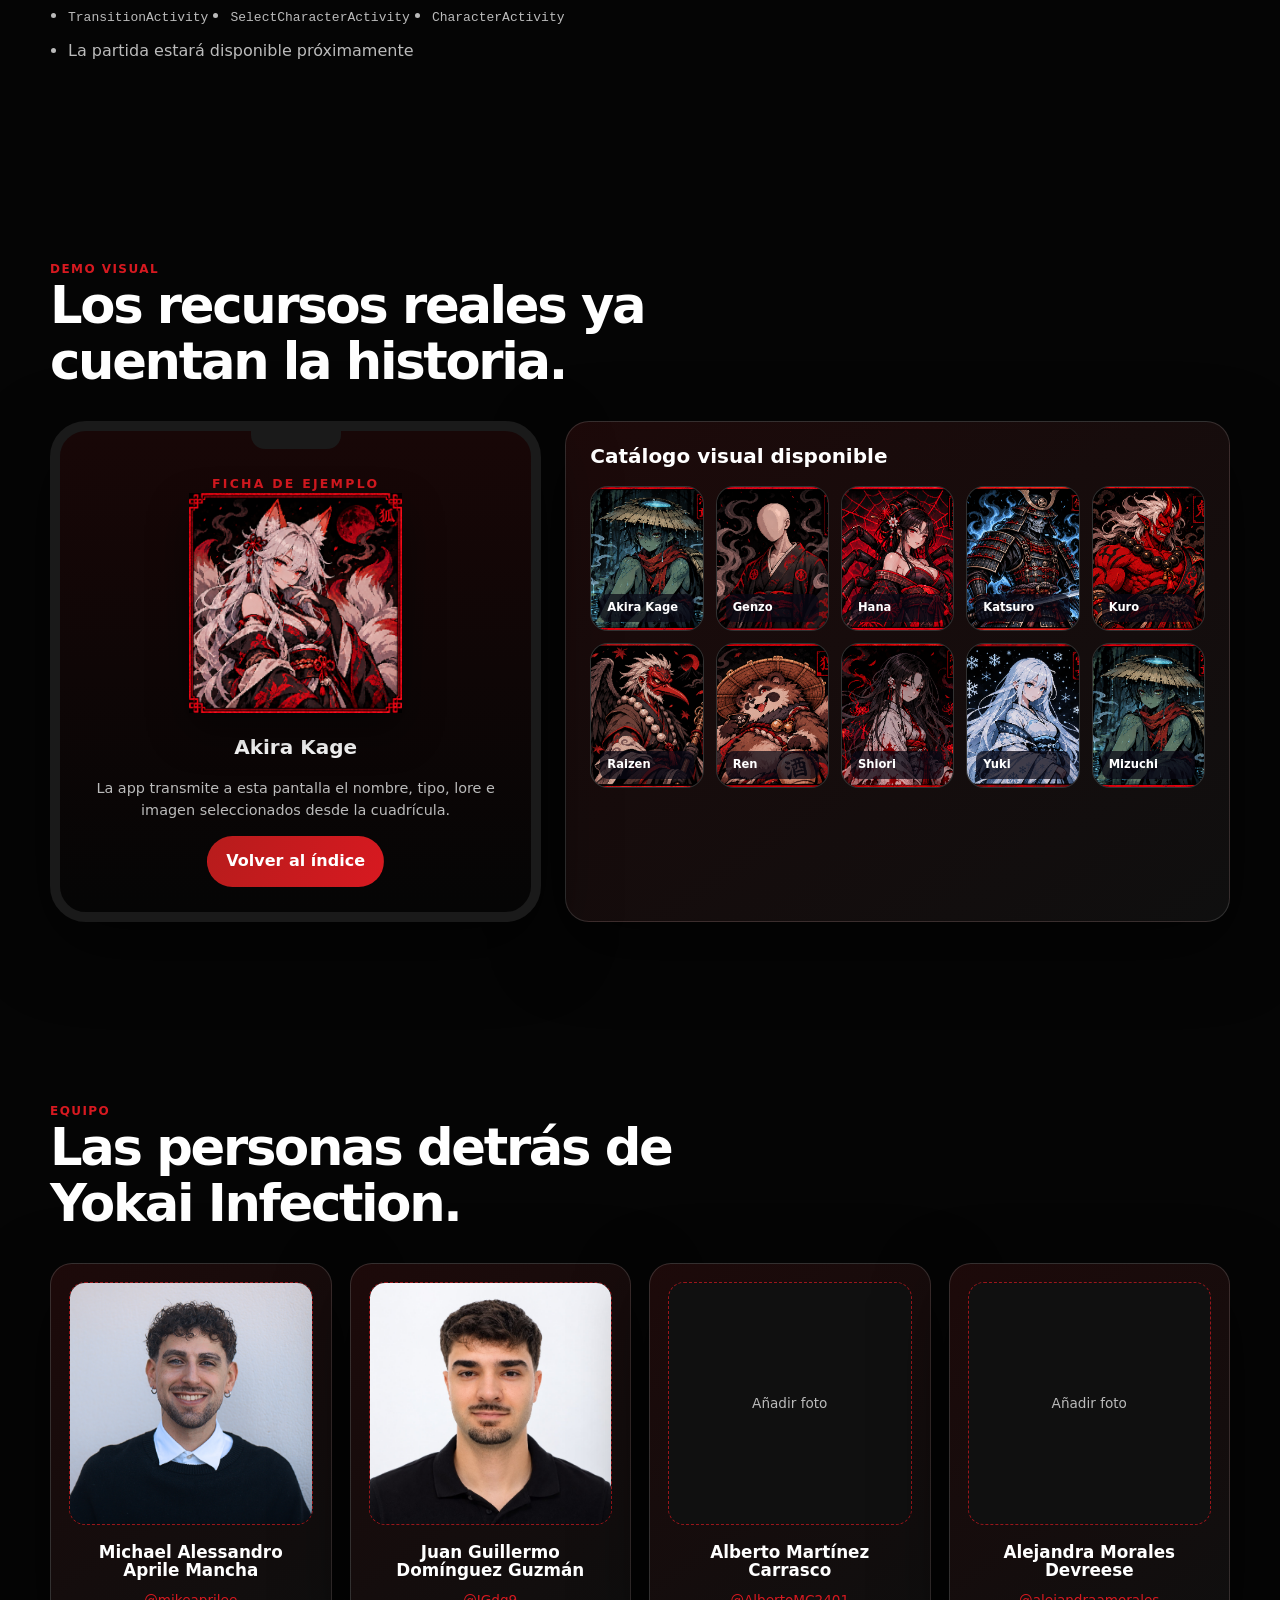
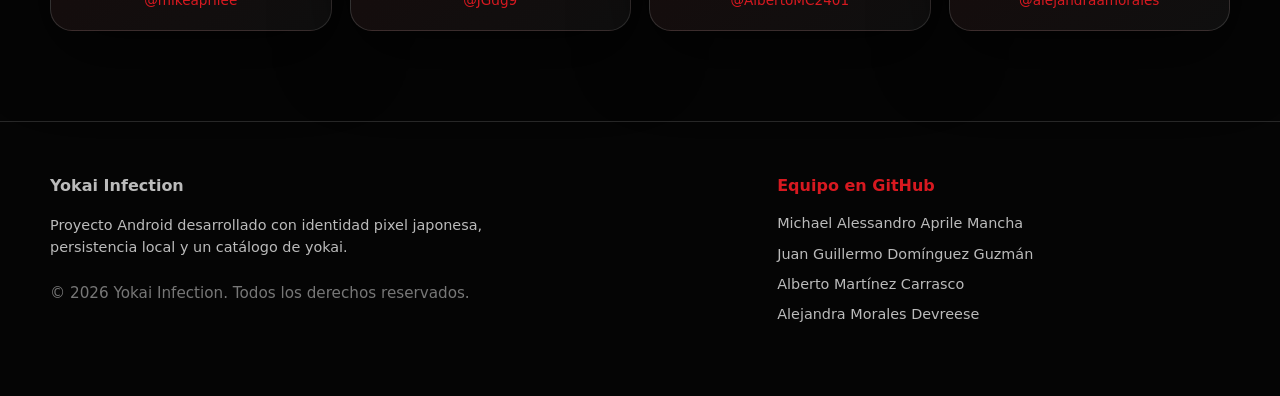
==== commit fa139da5: "Presentacion" ====
--- a/docs/presentacion-yokai.html
+++ b/docs/presentacion-yokai.html
@@ -138,19 +138,7 @@
           <p class="section-summary">Los diez personajes iniciales se modelan, se guardan en SQLite y se muestran en una
             cuadrícula.</p>
           <div class="speaker-text"><strong>Texto del expositor</strong>
-            <p><b>La lógica que sostiene el universo de personajes. </b>Primero, definimos el modelo
-              base <code>YokaiCharacter</code>, que encapsula el identificador, nombre, tipo, descripción y el nombre de
-              la imagen de cada criatura.</p>
-            <p>La carga de los 10 yokais iniciales proviene de la clase <code>Datos</code>. Al crearse la base de datos,
-              <code>UserDatabaseHelper</code> recorre esta lista y guarda la información en la tabla
-              <code>personajes</code> de SQLite, asegurando la persistencia local de nuestro catálogo.</p>
-            <p>Para mostrar este universo en pantalla, configuramos un <code>RecyclerView</code> utilizando un
-              <code>GridLayoutManager</code> a dos columnas. El responsable de dar vida a la interfaz es el
-              <code>CharacterAdapter</code>, que actúa como puente inflando el diseño individual de cada tarjeta.</p>
-            <p>Para optimizar el rendimiento, el adaptador no guarda imágenes en la base de datos; extrae el nombre en
-              formato texto y usa <code>getIdentifier</code> para cargar el recurso <code>drawable</code> dinámicamente.
-              Al tocar una tarjeta, el adaptador empaqueta los datos del yokai seleccionado y los envía a la ficha
-              detallada.</p>
+            <p>Añadir aquí el texto de la exposición.</p>
           </div>
           <ul class="tech-list">
             <li><code>YokaiCharacter</code> y <code>Datos</code></li>
@@ -167,24 +155,15 @@
     <section class="exposition-section" id="bloque-navegacion">
       <div class="shell exposition-grid">
         <div>
-          <div class="kicker">04 · Integrante 4</div>
+          <div class="kicker">04 · Juan Guillermo Domínguez Guzmán</div>
           <h2>Navegación, ficha y estado actual</h2>
           <p class="section-summary">Transición tras el login, selección de yokai, ficha individual y diálogo de
             confirmación.</p>
           <div class="speaker-text"><strong>Texto del expositor</strong>
-            <p>Después del inicio de sesión se abre <code>TransitionActivity</code>. Esta pantalla recibe el nombre del
-              usuario mediante un <code>Intent</code> y muestra una bienvenida personalizada. Un <code>Handler</code>
-              programa el paso a la siguiente pantalla tras un segundo; si tocamos la pantalla, podemos avanzar antes.
-            </p>
-            <p>A continuación, <code>SelectCharacterActivity</code> consulta los yokai guardados en SQLite mediante
-              <code>UserDatabaseHelper</code> y los presenta en una cuadrícula. El <code>RecyclerView</code> organiza la
-              lista y <code>CharacterAdapter</code> prepara cada tarjeta con la imagen, el nombre y el tipo.</p>
-            <p>Al seleccionar un yokai, el adaptador abre <code>CharacterActivity</code> y envía su nombre, tipo,
-              descripción e imagen como extras del <code>Intent</code>. La ficha muestra esos datos y permite volver a
-              la selección.</p>
-            <p>Desde la ficha, el botón «Jugar» abre un diálogo de confirmación. En la versión actual, al confirmar se
-              indica que la partida estará disponible próximamente; también se puede cancelar y cerrar el diálogo. Así,
-              la demo recorre la bienvenida, la selección y la ficha, y muestra hasta dónde llega el proyecto.</p>
+            <p>Después del inicio de sesión se abre <code>TransitionActivity</code>. Esta pantalla recibe el nombre del usuario mediante un <code>Intent</code> y muestra una bienvenida personalizada. Un <code>Handler</code> programa el paso a la siguiente pantalla tras un segundo; si tocamos la pantalla, podemos avanzar antes.</p>
+            <p>A continuación, <code>SelectCharacterActivity</code> consulta los yokai guardados en SQLite mediante <code>UserDatabaseHelper</code> y los presenta en una cuadrícula. El <code>RecyclerView</code> organiza la lista y <code>CharacterAdapter</code> prepara cada tarjeta con la imagen, el nombre y el tipo.</p>
+            <p>Al seleccionar un yokai, el adaptador abre <code>CharacterActivity</code> y envía su nombre, tipo, descripción e imagen como extras del <code>Intent</code>. La ficha muestra esos datos y permite volver a la selección.</p>
+            <p>Desde la ficha, el botón «Jugar» abre un diálogo de confirmación. En la versión actual, al confirmar se indica que la partida estará disponible próximamente; también se puede cancelar y cerrar el diálogo. Así, la demo recorre la bienvenida, la selección y la ficha, y muestra hasta dónde llega el proyecto.</p>
           </div>
           <ul class="tech-list">
             <li><code>TransitionActivity</code></li>
@@ -266,7 +245,7 @@
             <a href="https://github.com/AlbertoMC2401" target="_blank" rel="noopener noreferrer">@AlbertoMC2401</a>
           </article>
           <article class="team-card">
-            <div class="member-photo"><img src="Fotos/alejandra.jpg" alt=""></div>
+            <div class="member-photo">Añadir foto</div>
             <h3>Alejandra Morales Devreese</h3>
             <a href="https://github.com/alejandraamorales" target="_blank"
               rel="noopener noreferrer">@alejandraamorales</a>
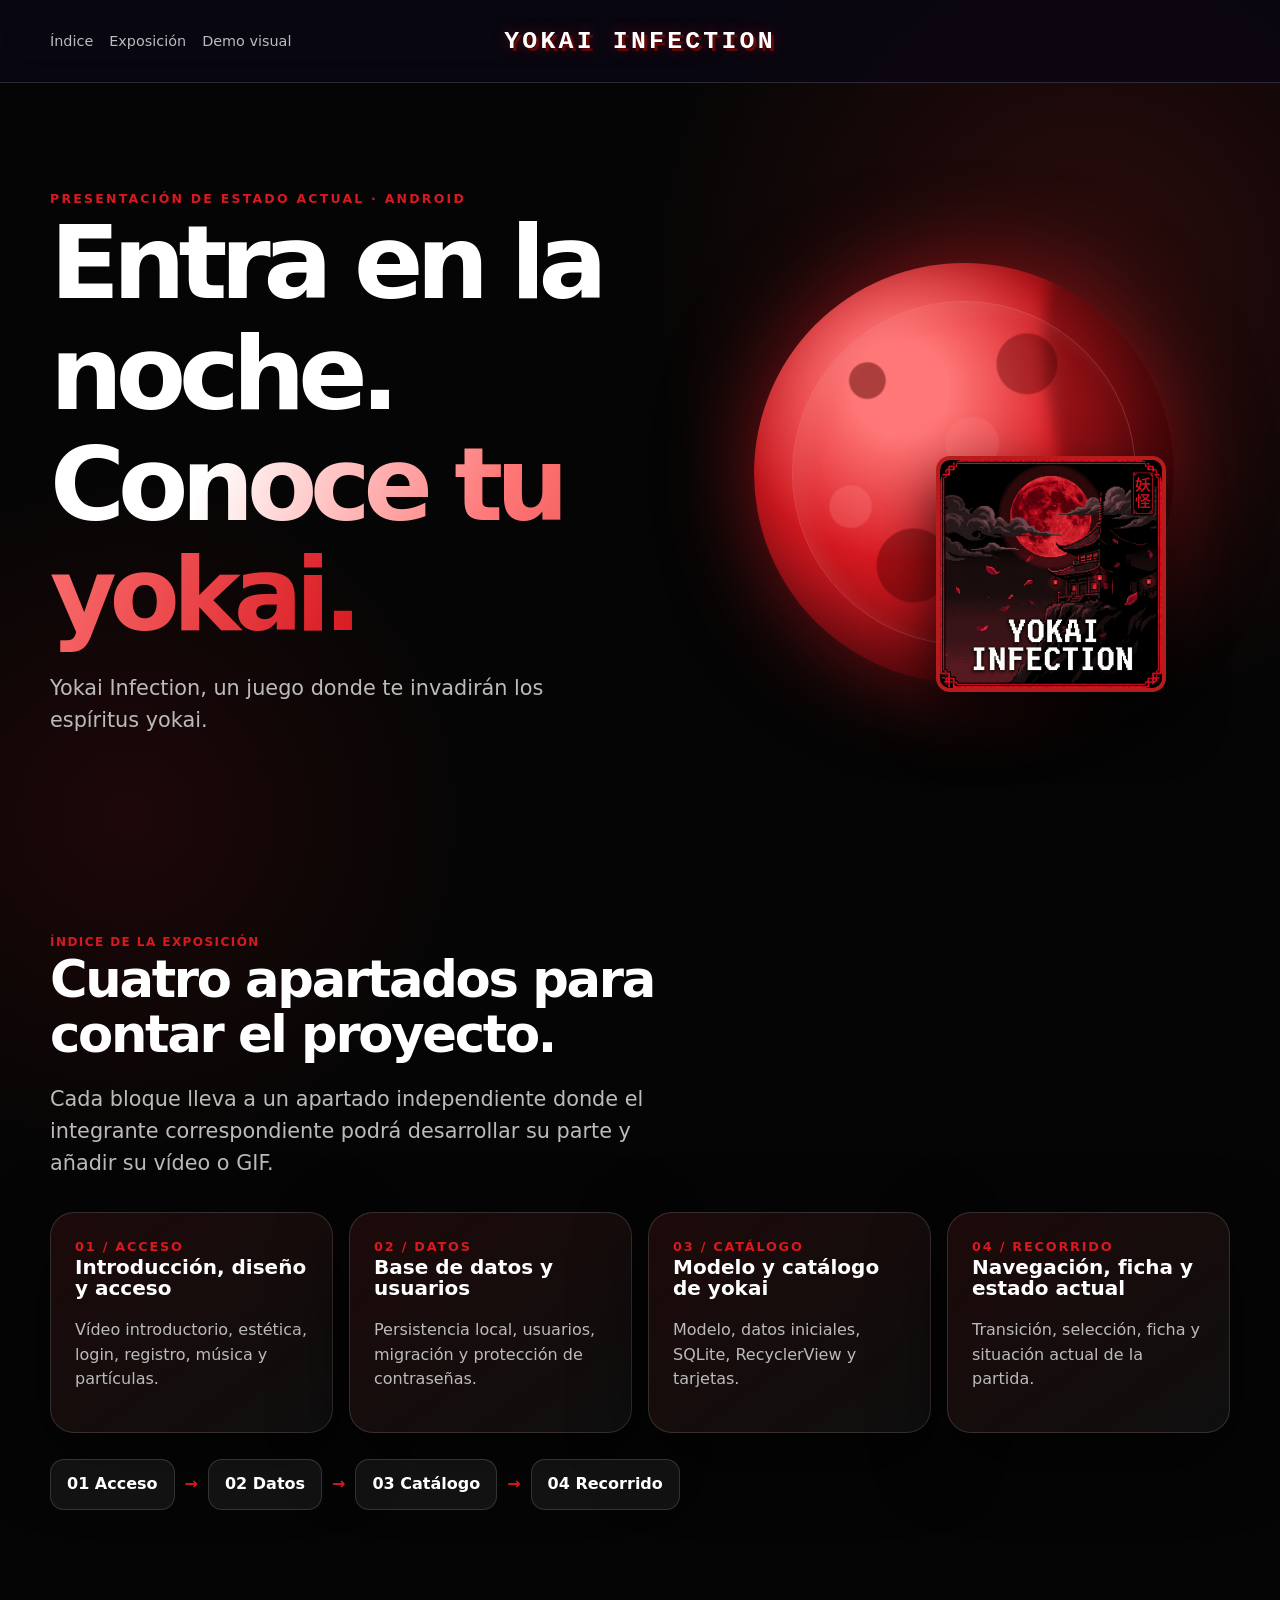
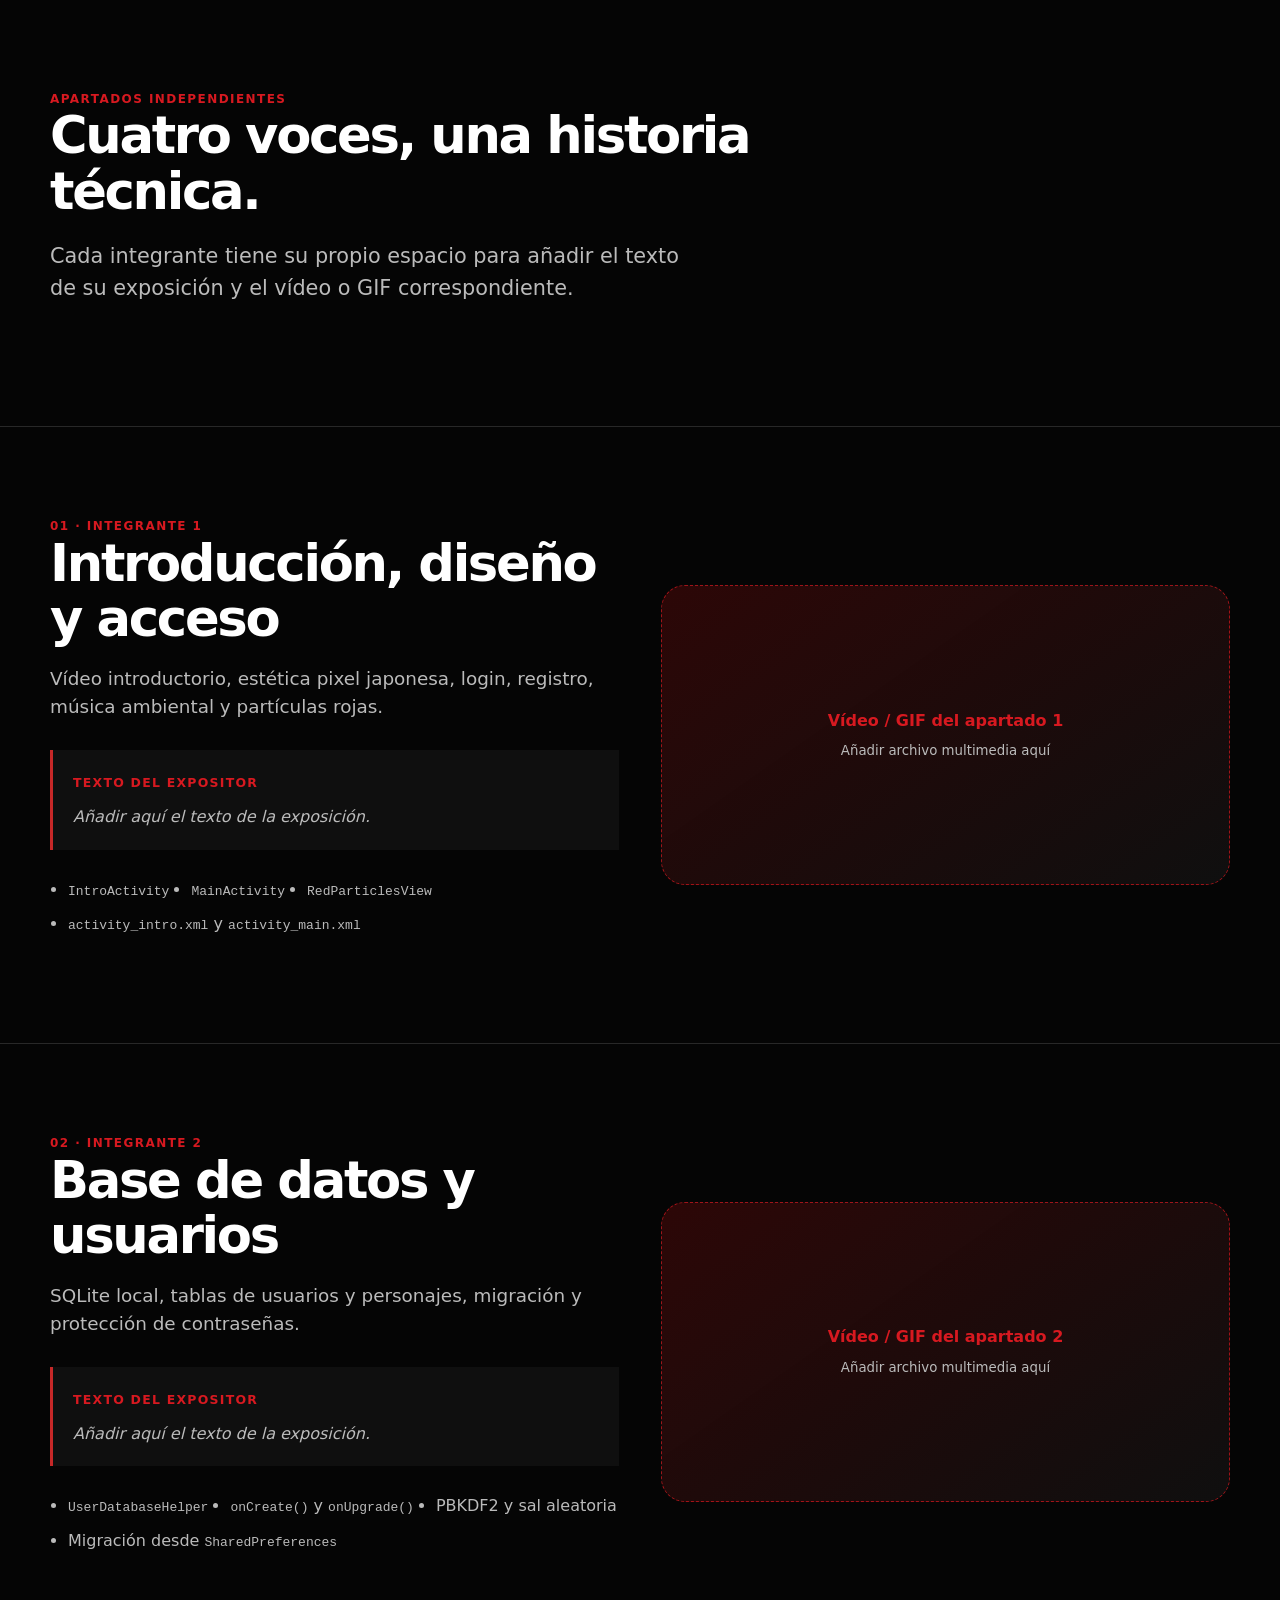
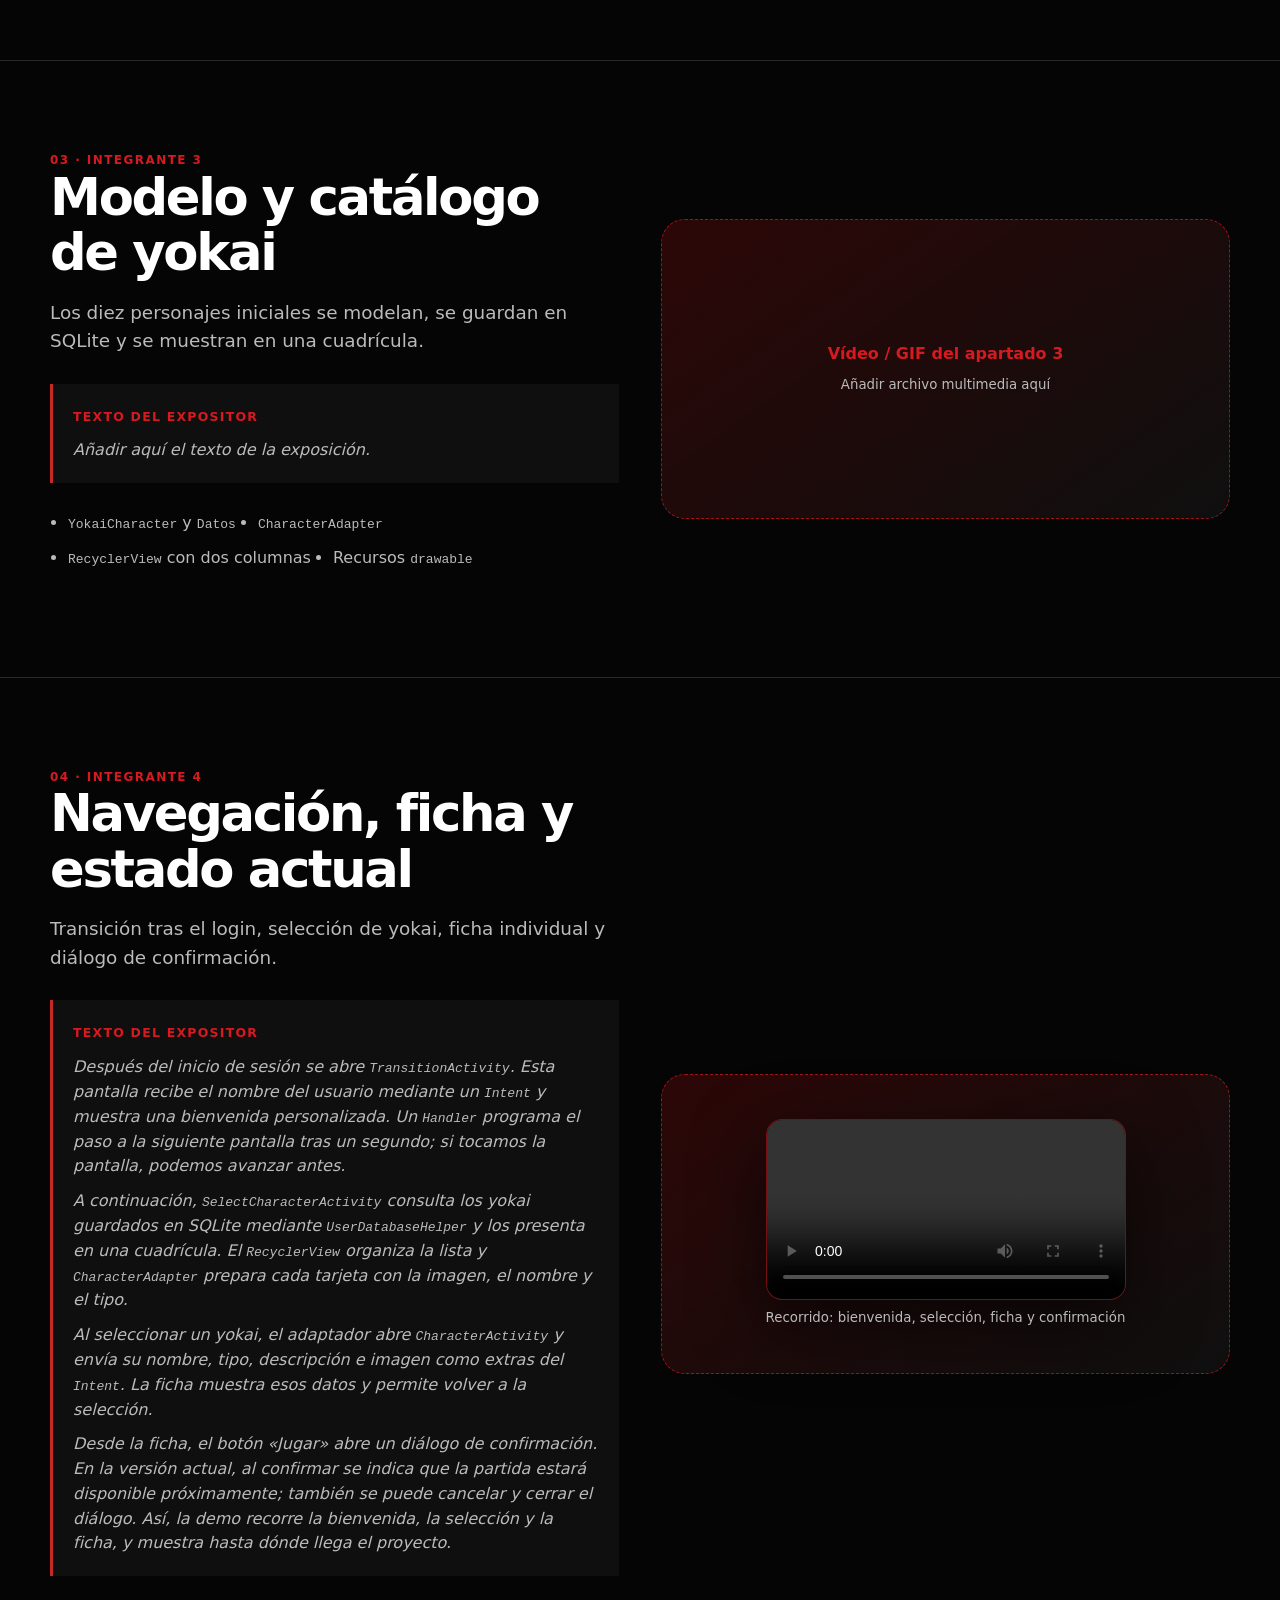
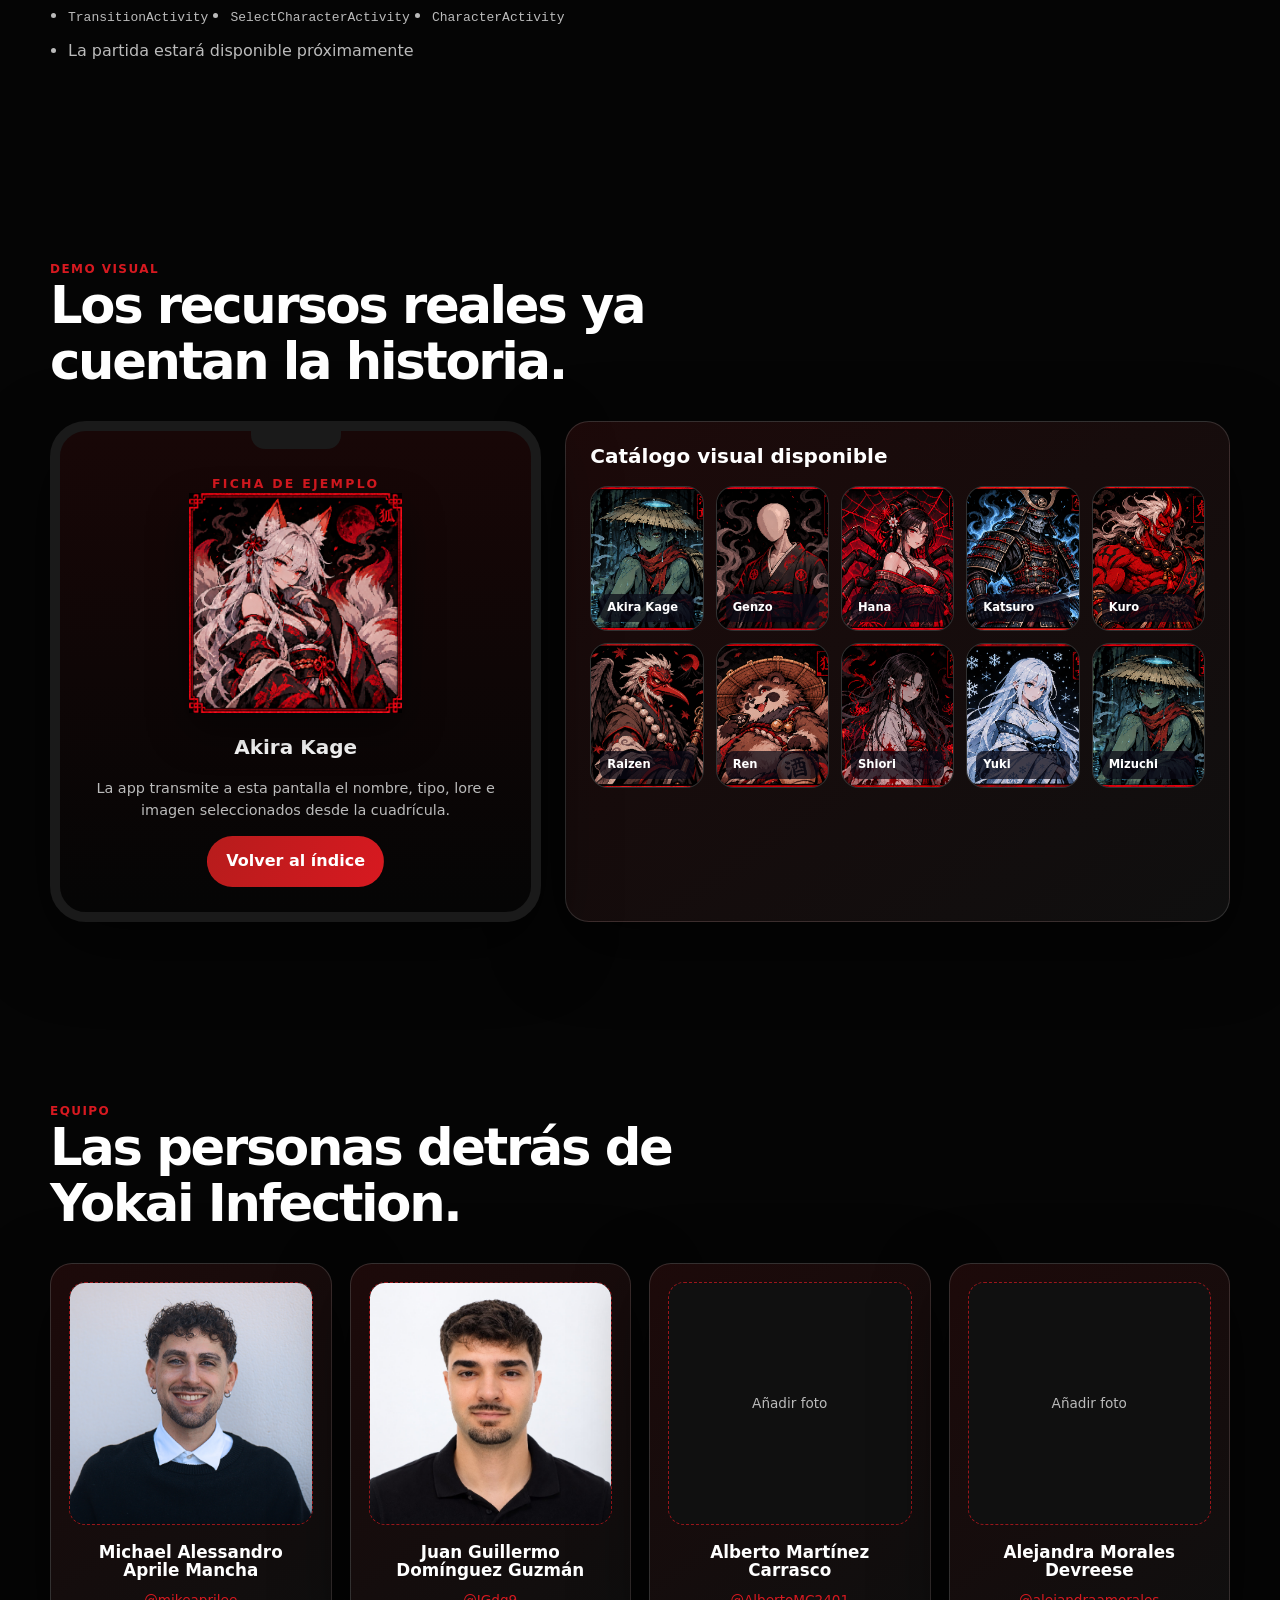
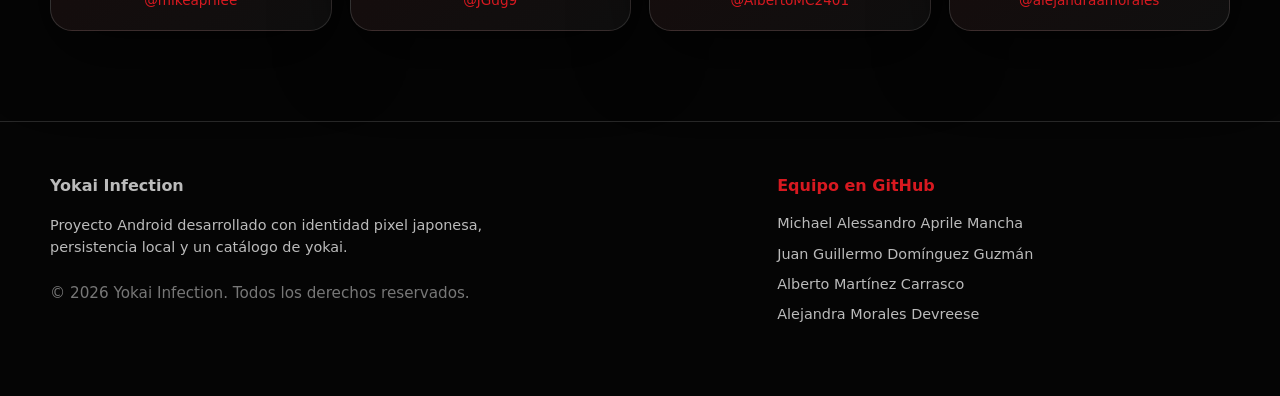
==== commit 02a33b91: "Merge pull request #12 from mikeaprilee/guille Añadir vídeo del recorrido de Guille" ====
--- a/docs/presentacion-yokai.html
+++ b/docs/presentacion-yokai.html
@@ -155,7 +155,7 @@
     <section class="exposition-section" id="bloque-navegacion">
       <div class="shell exposition-grid">
         <div>
-          <div class="kicker">04 · Juan Guillermo Domínguez Guzmán</div>
+          <div class="kicker">04 · Integrante 4</div>
           <h2>Navegación, ficha y estado actual</h2>
           <p class="section-summary">Transición tras el login, selección de yokai, ficha individual y diálogo de
             confirmación.</p>
@@ -172,7 +172,13 @@
             <li>La partida estará disponible próximamente</li>
           </ul>
         </div>
-        <div class="media-slot"><span>Vídeo / GIF del apartado 4</span><small>Añadir archivo multimedia aquí</small>
+        <div class="media-slot video-slot">
+          <video class="demo-video" controls playsinline preload="metadata"
+            aria-label="Recorrido por la bienvenida, la selección de yokai y la ficha del personaje">
+            <source src="Videos/recorrido-guille.mp4" type="video/mp4">
+            Tu navegador no puede reproducir este vídeo.
+          </video>
+          <small>Recorrido: bienvenida, selección, ficha y confirmación</small>
         </div>
       </div>
     </section>
@@ -278,4 +284,4 @@
   <script src="presentacion-yokai.js" defer></script>
 </body>
 
-</html>+</html>
--- a/docs/presentacion-yokai.css
+++ b/docs/presentacion-yokai.css
@@ -400,6 +400,25 @@
   font-weight: 400;
 }
 
+.video-slot {
+  padding: 22px;
+}
+
+.video-slot .demo-video {
+  display: block;
+  width: min(100%, 360px);
+  max-height: min(76vh, 760px);
+  border: 1px solid rgba(215, 25, 32, .55);
+  border-radius: 16px;
+  background: #050505;
+  box-shadow: var(--shadow);
+}
+
+.video-slot small {
+  max-width: 360px;
+  line-height: 1.5;
+}
+
 .showcase {
   display: grid;
   grid-template-columns: .85fr 1.15fr;
@@ -709,4 +728,4 @@
     grid-template-columns: 1fr;
     gap: 5px;
   }
-}+}
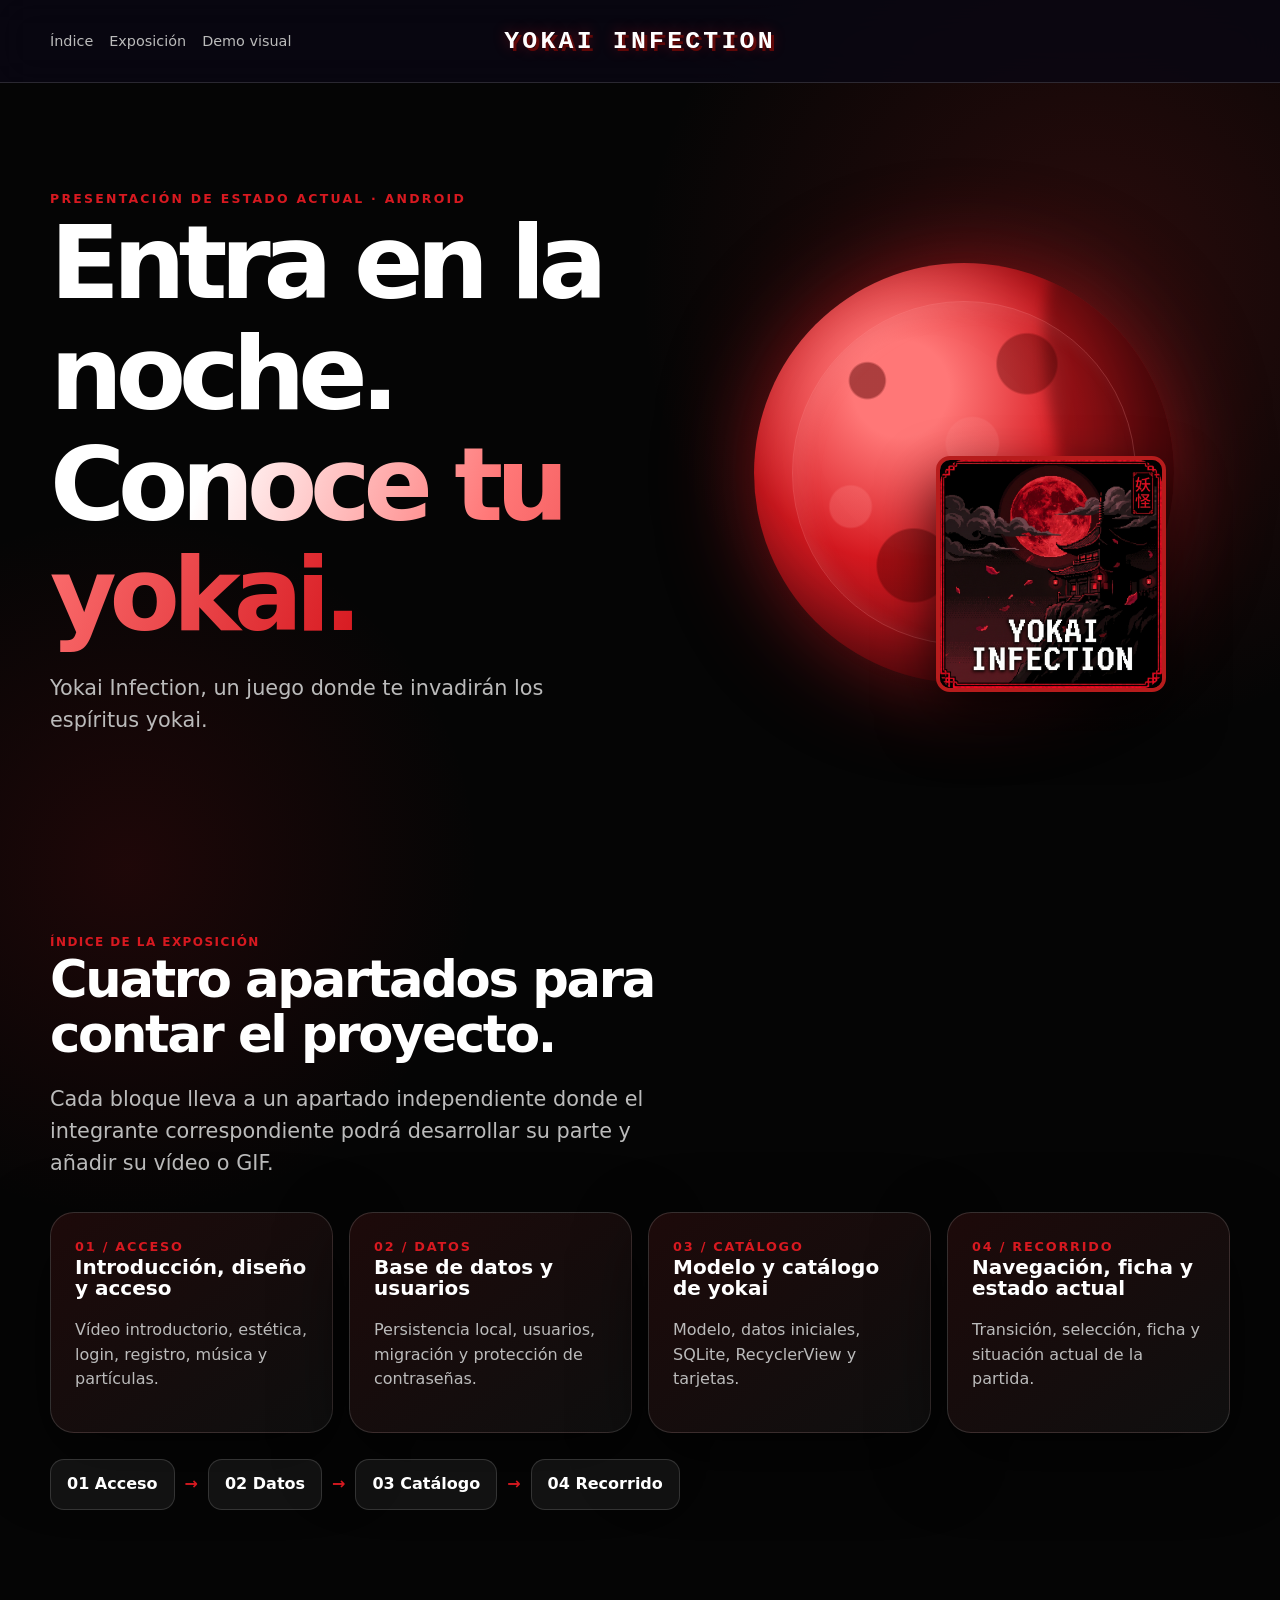
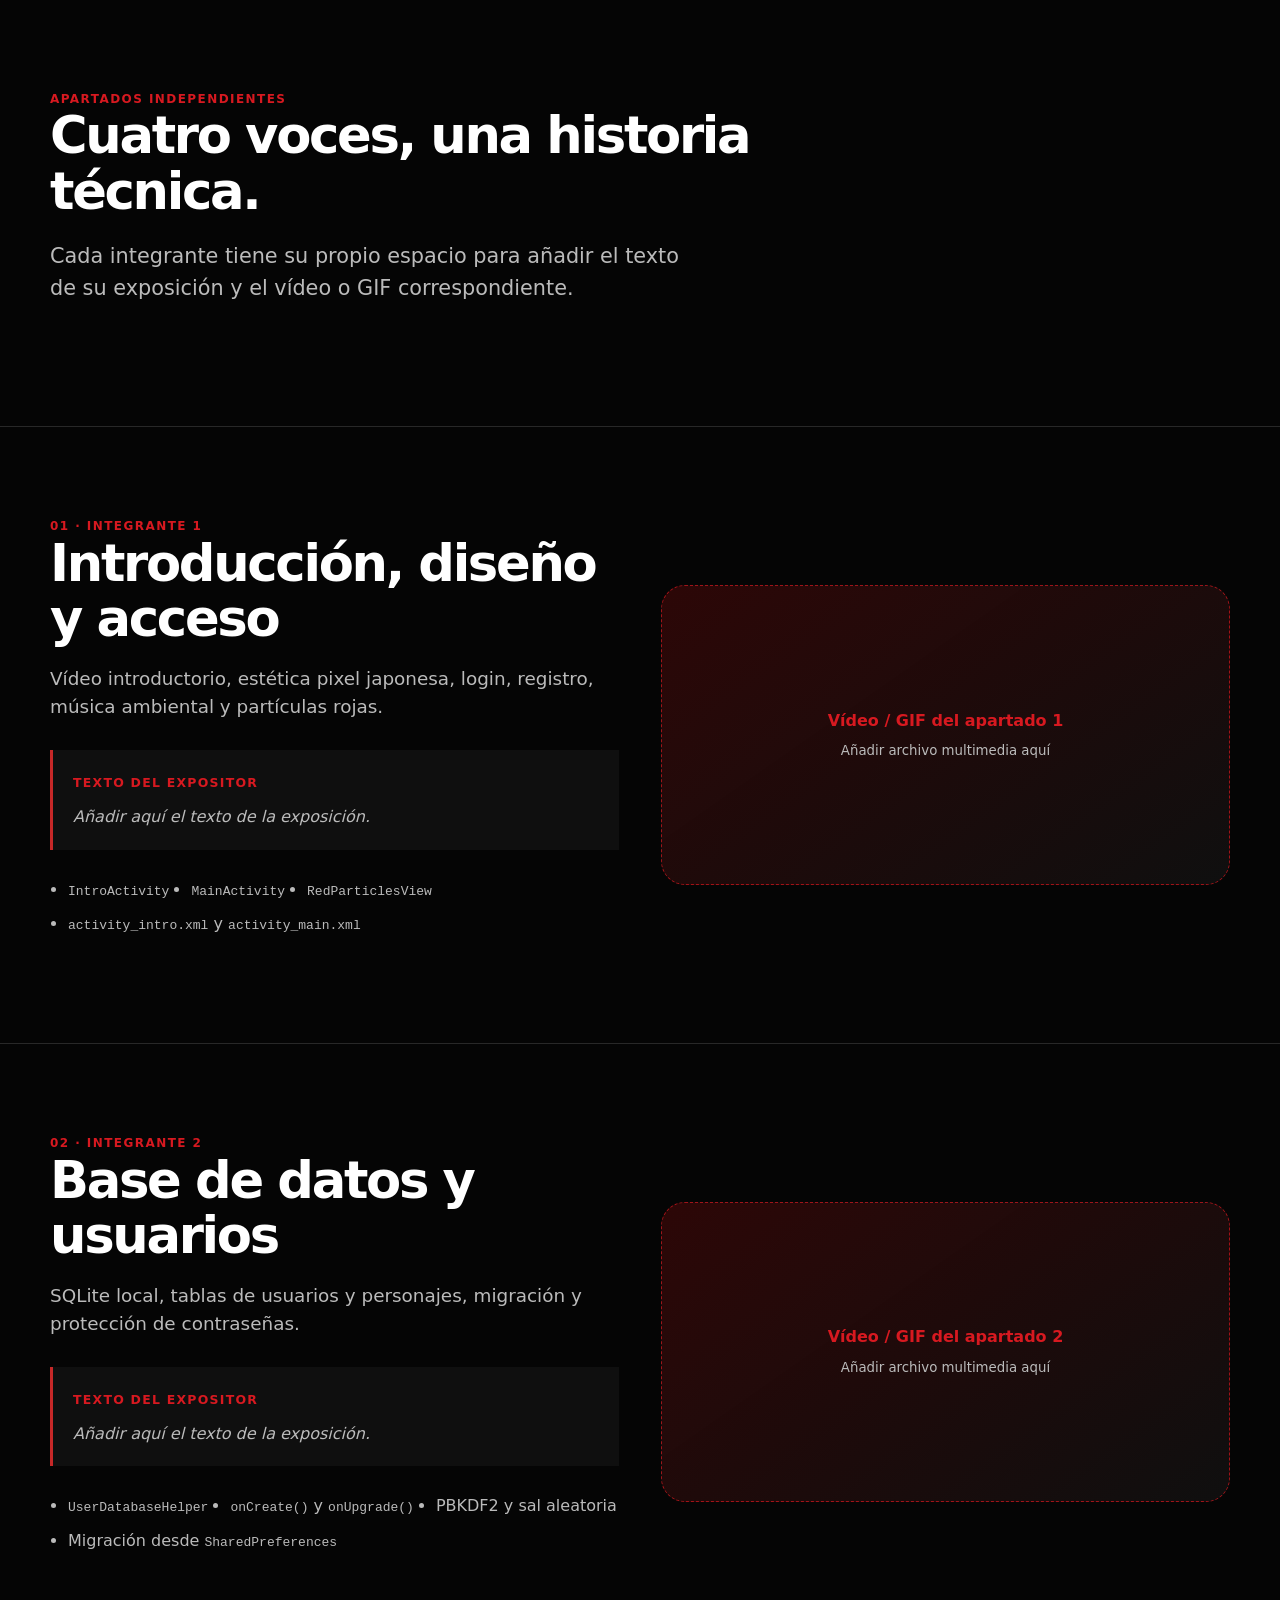
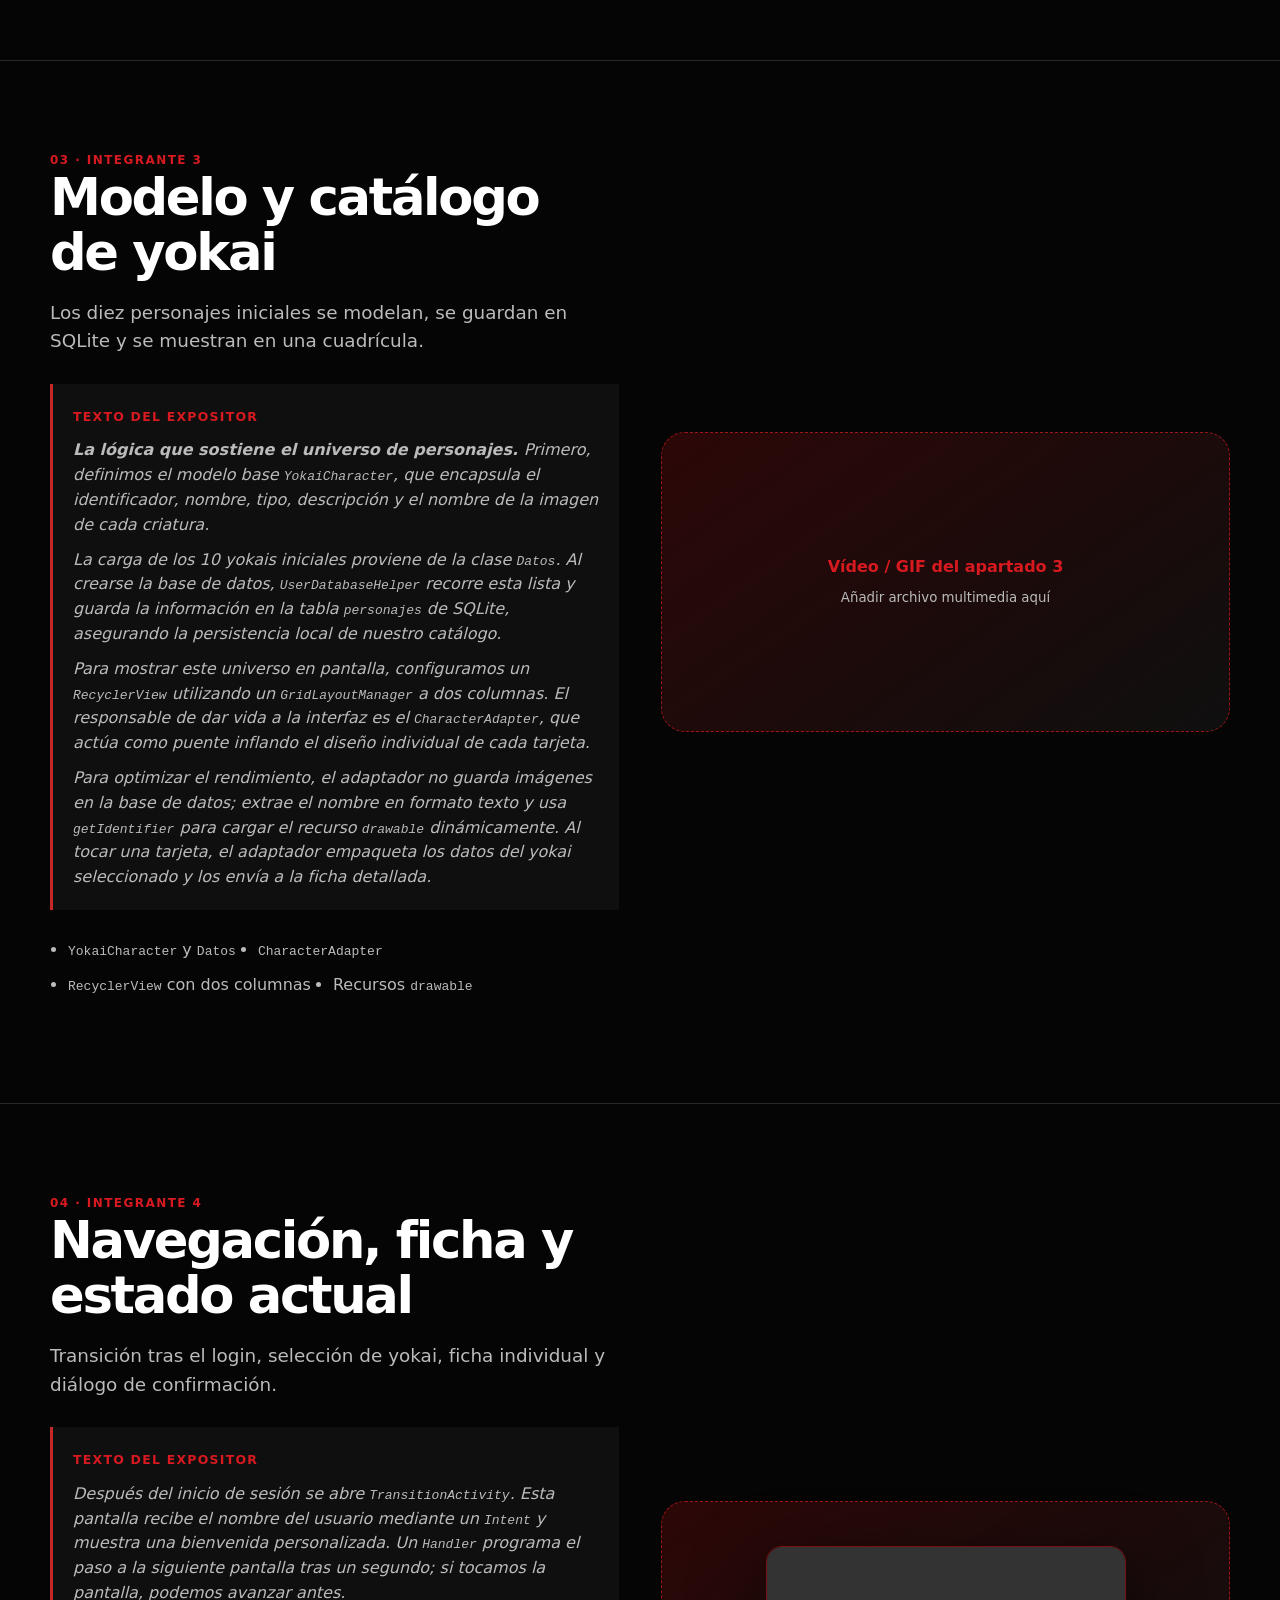
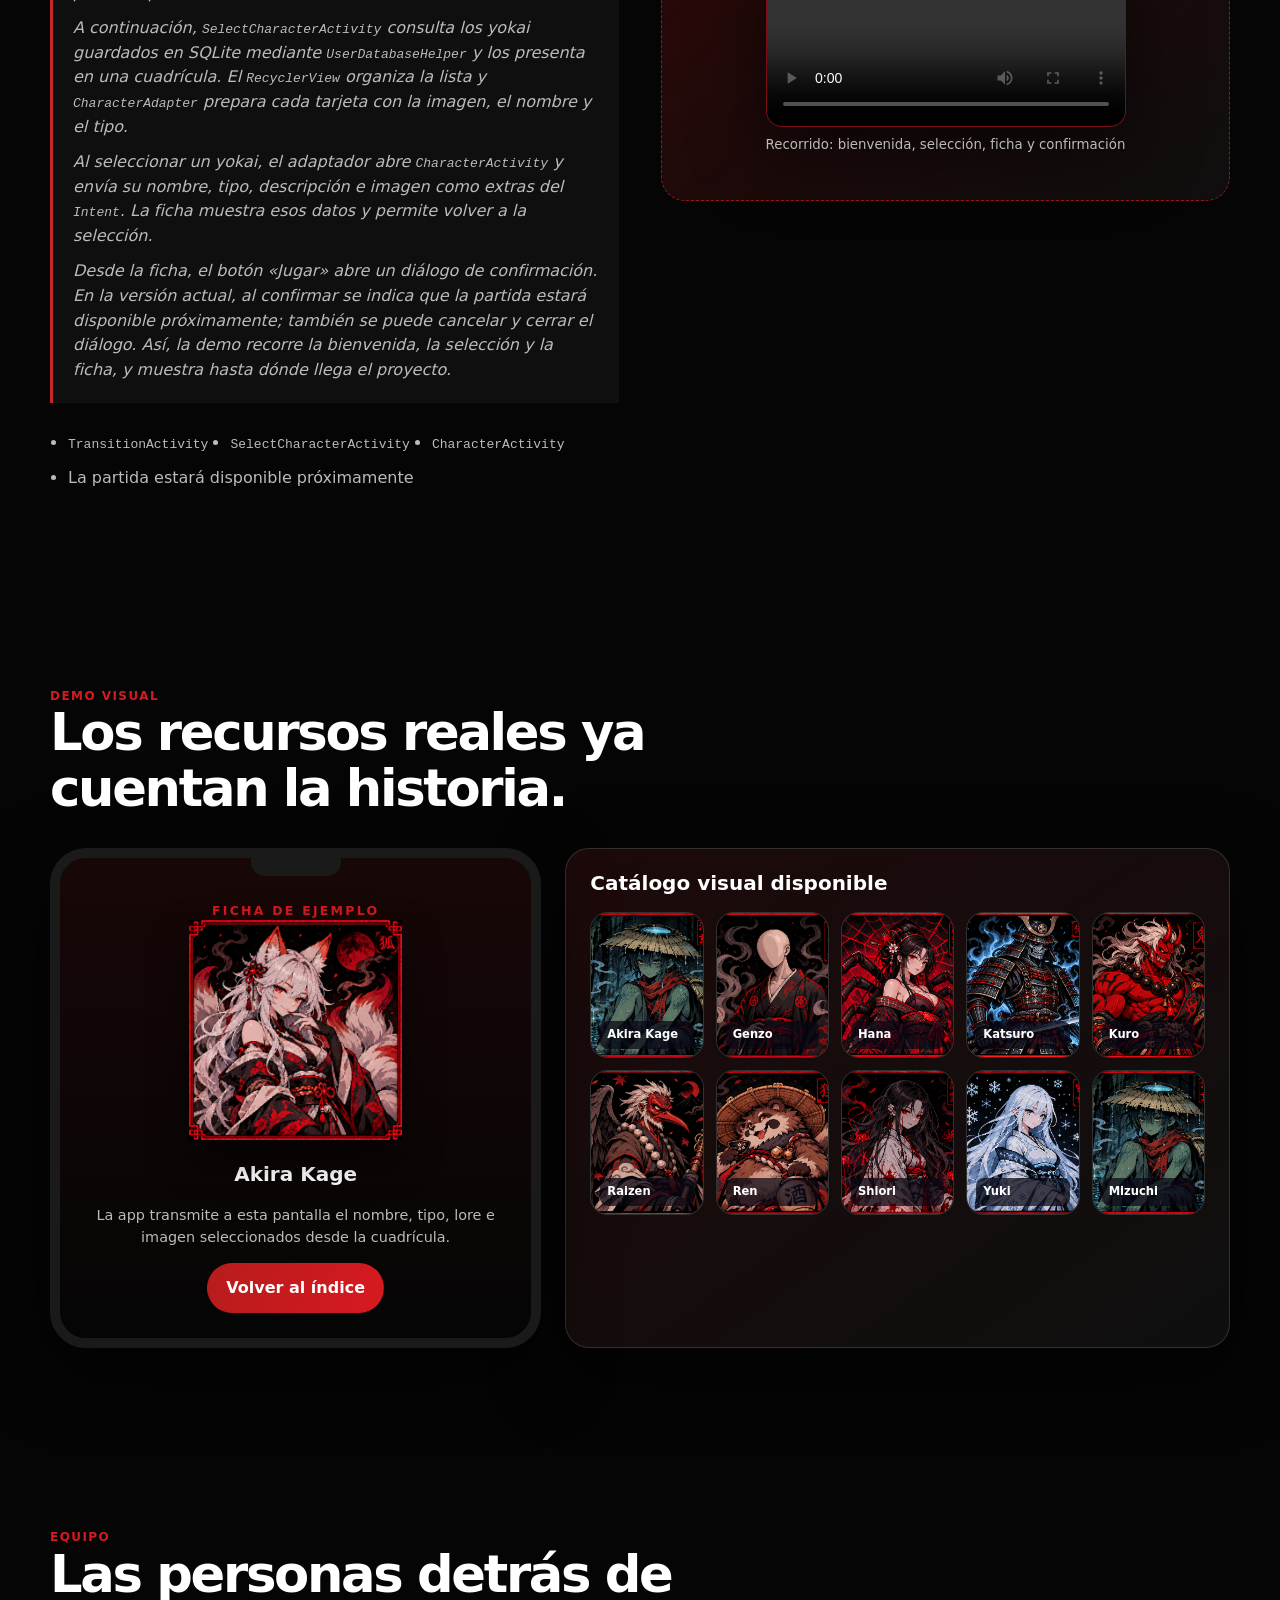
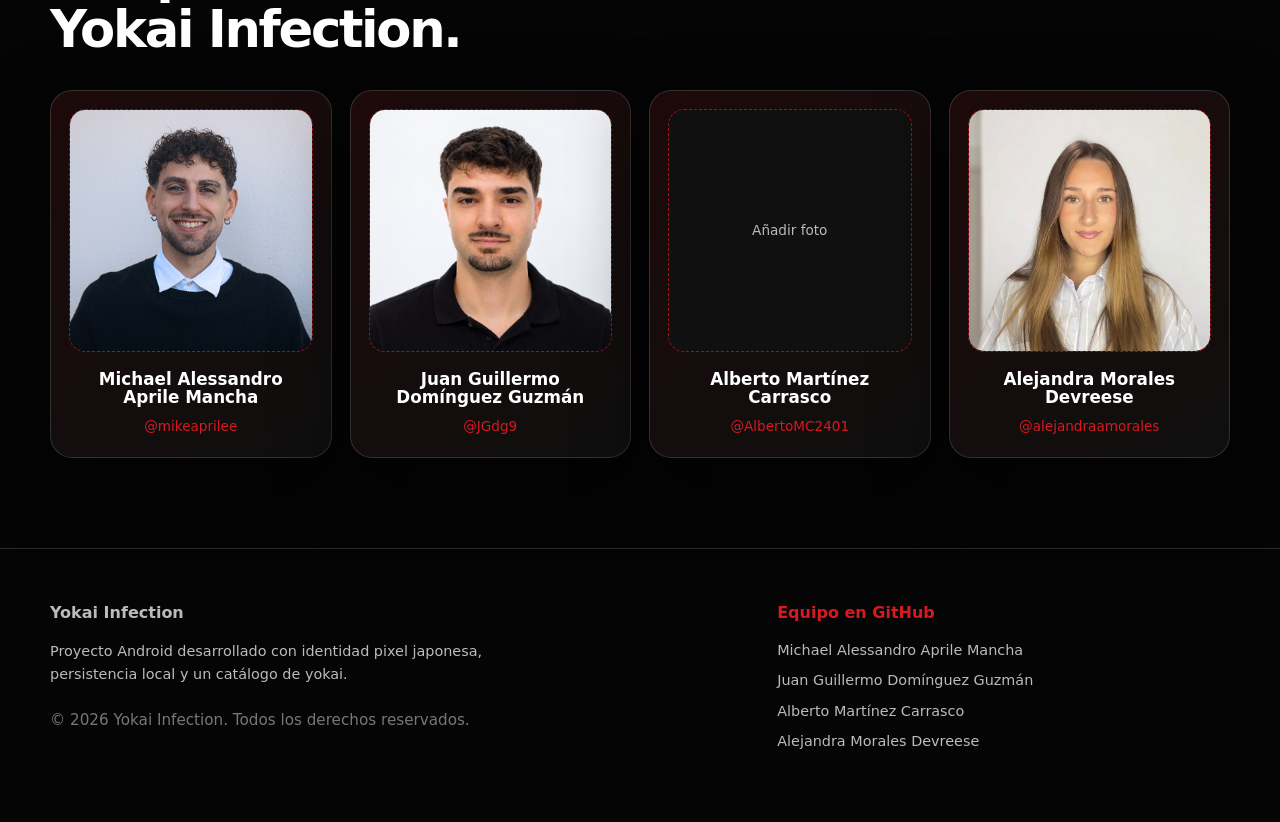
==== commit 4a336a6d: "Merge pull request #15 from mikeaprilee/alejandra Actualización presentación Yokai Alejandra" ====
--- a/docs/presentacion-yokai.html
+++ b/docs/presentacion-yokai.html
@@ -138,7 +138,19 @@
           <p class="section-summary">Los diez personajes iniciales se modelan, se guardan en SQLite y se muestran en una
             cuadrícula.</p>
           <div class="speaker-text"><strong>Texto del expositor</strong>
-            <p>Añadir aquí el texto de la exposición.</p>
+            <p><b>La lógica que sostiene el universo de personajes. </b>Primero, definimos el modelo
+              base <code>YokaiCharacter</code>, que encapsula el identificador, nombre, tipo, descripción y el nombre de
+              la imagen de cada criatura.</p>
+            <p>La carga de los 10 yokais iniciales proviene de la clase <code>Datos</code>. Al crearse la base de datos,
+              <code>UserDatabaseHelper</code> recorre esta lista y guarda la información en la tabla
+              <code>personajes</code> de SQLite, asegurando la persistencia local de nuestro catálogo.</p>
+            <p>Para mostrar este universo en pantalla, configuramos un <code>RecyclerView</code> utilizando un
+              <code>GridLayoutManager</code> a dos columnas. El responsable de dar vida a la interfaz es el
+              <code>CharacterAdapter</code>, que actúa como puente inflando el diseño individual de cada tarjeta.</p>
+            <p>Para optimizar el rendimiento, el adaptador no guarda imágenes en la base de datos; extrae el nombre en
+              formato texto y usa <code>getIdentifier</code> para cargar el recurso <code>drawable</code> dinámicamente.
+              Al tocar una tarjeta, el adaptador empaqueta los datos del yokai seleccionado y los envía a la ficha
+              detallada.</p>
           </div>
           <ul class="tech-list">
             <li><code>YokaiCharacter</code> y <code>Datos</code></li>
@@ -160,10 +172,19 @@
           <p class="section-summary">Transición tras el login, selección de yokai, ficha individual y diálogo de
             confirmación.</p>
           <div class="speaker-text"><strong>Texto del expositor</strong>
-            <p>Después del inicio de sesión se abre <code>TransitionActivity</code>. Esta pantalla recibe el nombre del usuario mediante un <code>Intent</code> y muestra una bienvenida personalizada. Un <code>Handler</code> programa el paso a la siguiente pantalla tras un segundo; si tocamos la pantalla, podemos avanzar antes.</p>
-            <p>A continuación, <code>SelectCharacterActivity</code> consulta los yokai guardados en SQLite mediante <code>UserDatabaseHelper</code> y los presenta en una cuadrícula. El <code>RecyclerView</code> organiza la lista y <code>CharacterAdapter</code> prepara cada tarjeta con la imagen, el nombre y el tipo.</p>
-            <p>Al seleccionar un yokai, el adaptador abre <code>CharacterActivity</code> y envía su nombre, tipo, descripción e imagen como extras del <code>Intent</code>. La ficha muestra esos datos y permite volver a la selección.</p>
-            <p>Desde la ficha, el botón «Jugar» abre un diálogo de confirmación. En la versión actual, al confirmar se indica que la partida estará disponible próximamente; también se puede cancelar y cerrar el diálogo. Así, la demo recorre la bienvenida, la selección y la ficha, y muestra hasta dónde llega el proyecto.</p>
+            <p>Después del inicio de sesión se abre <code>TransitionActivity</code>. Esta pantalla recibe el nombre del
+              usuario mediante un <code>Intent</code> y muestra una bienvenida personalizada. Un <code>Handler</code>
+              programa el paso a la siguiente pantalla tras un segundo; si tocamos la pantalla, podemos avanzar antes.
+            </p>
+            <p>A continuación, <code>SelectCharacterActivity</code> consulta los yokai guardados en SQLite mediante
+              <code>UserDatabaseHelper</code> y los presenta en una cuadrícula. El <code>RecyclerView</code> organiza la
+              lista y <code>CharacterAdapter</code> prepara cada tarjeta con la imagen, el nombre y el tipo.</p>
+            <p>Al seleccionar un yokai, el adaptador abre <code>CharacterActivity</code> y envía su nombre, tipo,
+              descripción e imagen como extras del <code>Intent</code>. La ficha muestra esos datos y permite volver a
+              la selección.</p>
+            <p>Desde la ficha, el botón «Jugar» abre un diálogo de confirmación. En la versión actual, al confirmar se
+              indica que la partida estará disponible próximamente; también se puede cancelar y cerrar el diálogo. Así,
+              la demo recorre la bienvenida, la selección y la ficha, y muestra hasta dónde llega el proyecto.</p>
           </div>
           <ul class="tech-list">
             <li><code>TransitionActivity</code></li>
@@ -251,7 +272,7 @@
             <a href="https://github.com/AlbertoMC2401" target="_blank" rel="noopener noreferrer">@AlbertoMC2401</a>
           </article>
           <article class="team-card">
-            <div class="member-photo">Añadir foto</div>
+            <div class="member-photo"><img src="Fotos/alejandra.jpg" alt=""></div>
             <h3>Alejandra Morales Devreese</h3>
             <a href="https://github.com/alejandraamorales" target="_blank"
               rel="noopener noreferrer">@alejandraamorales</a>
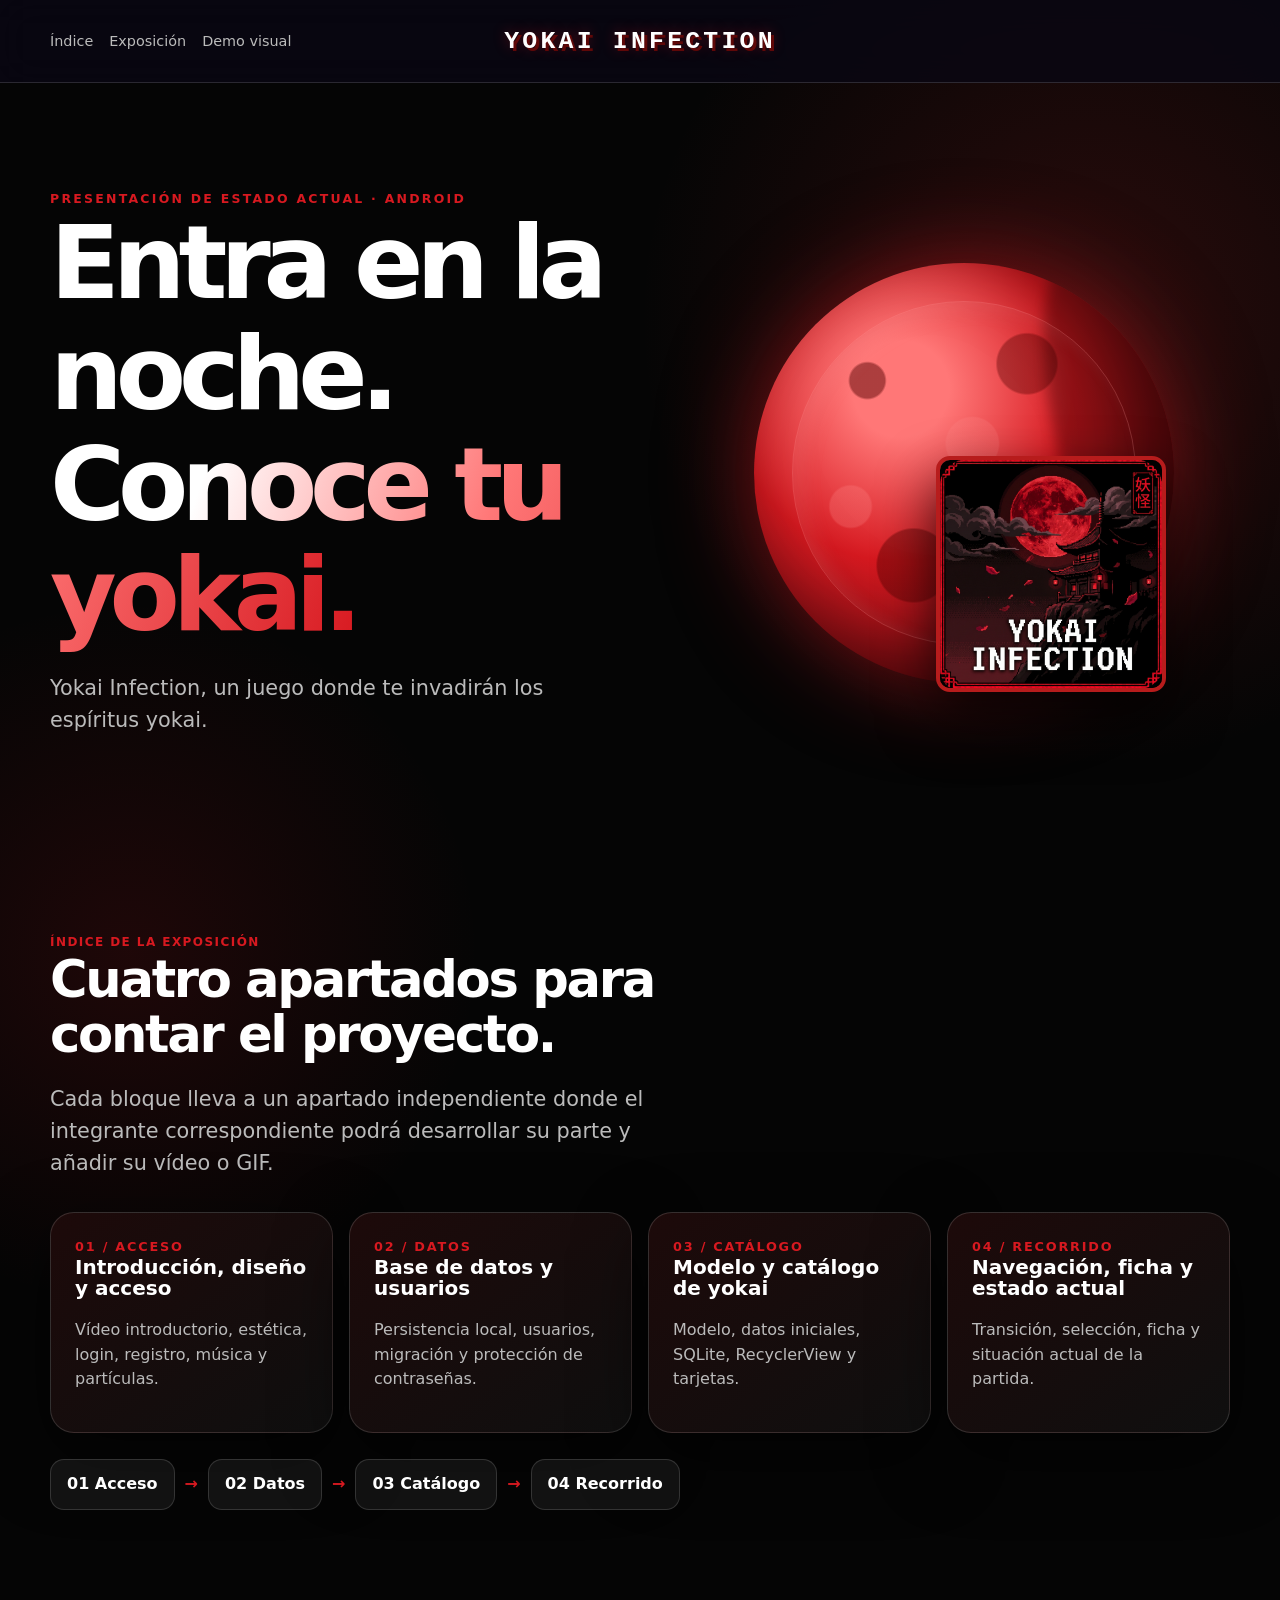
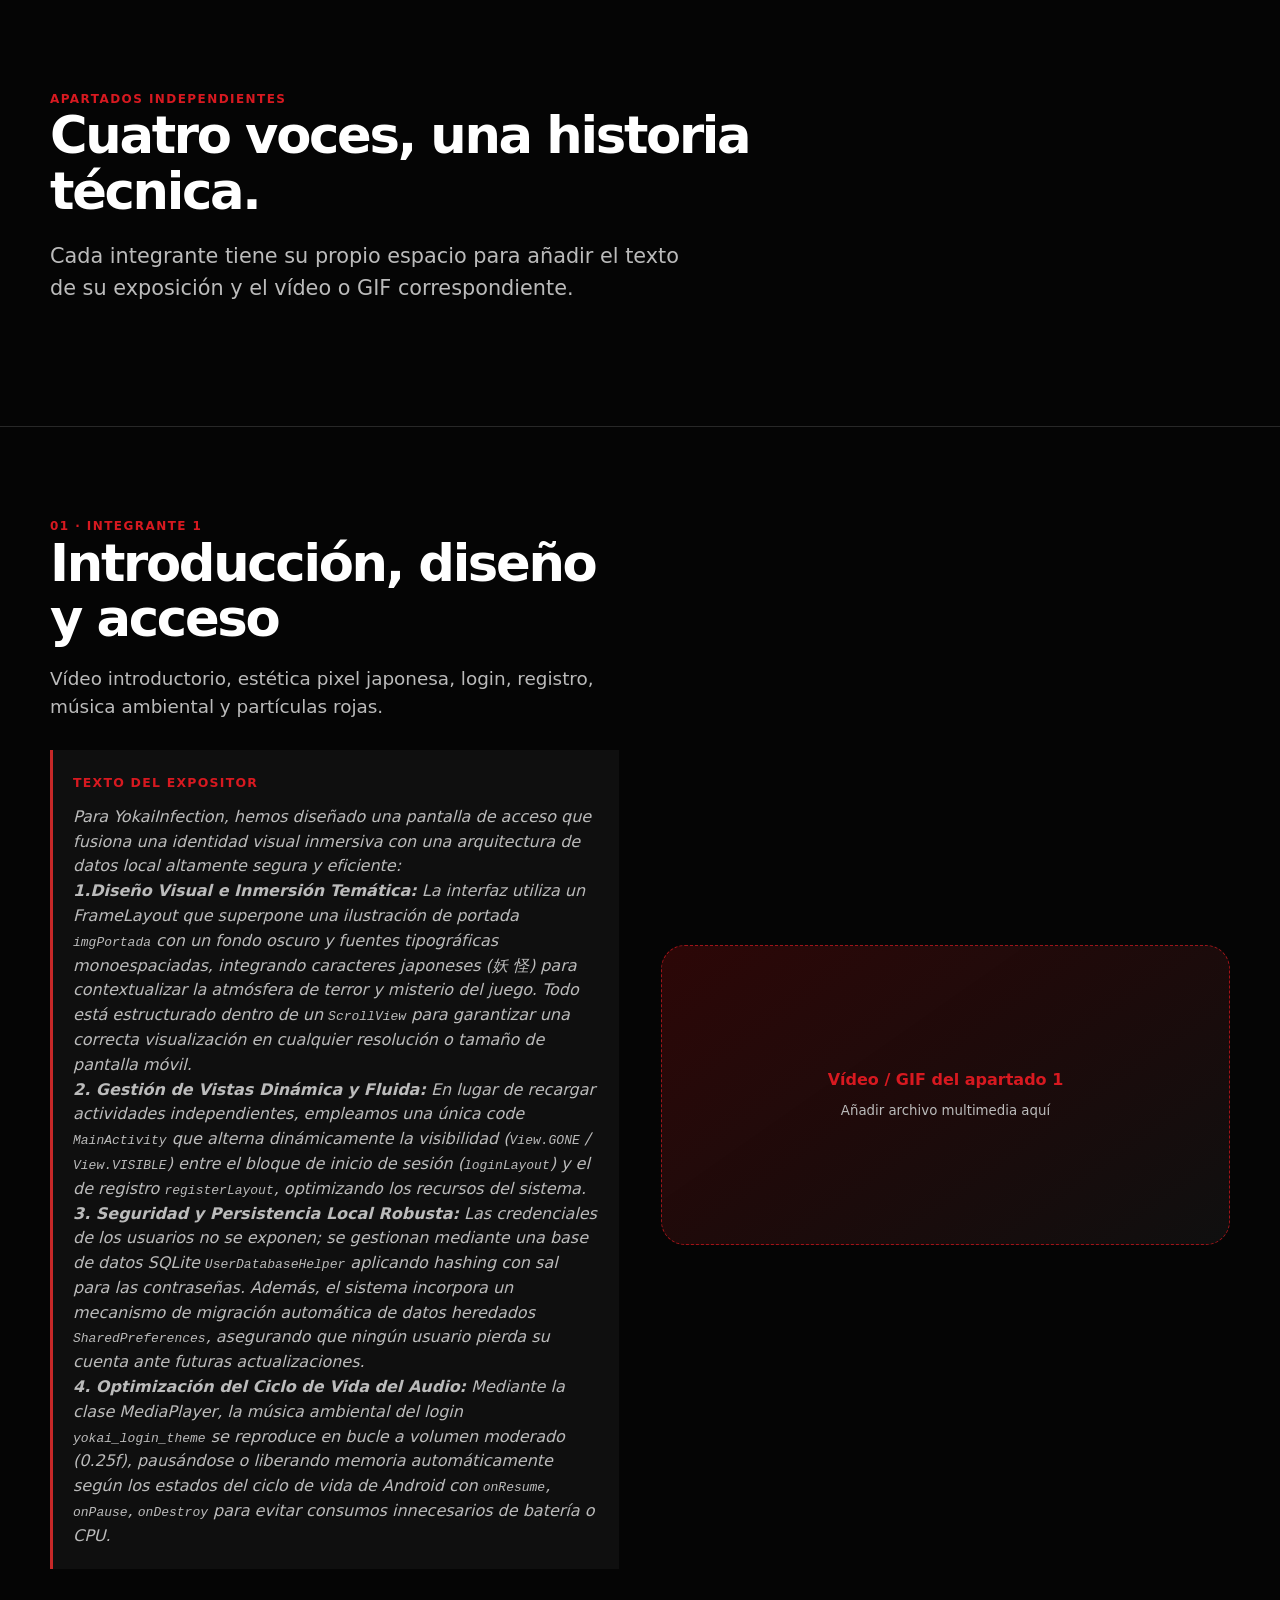
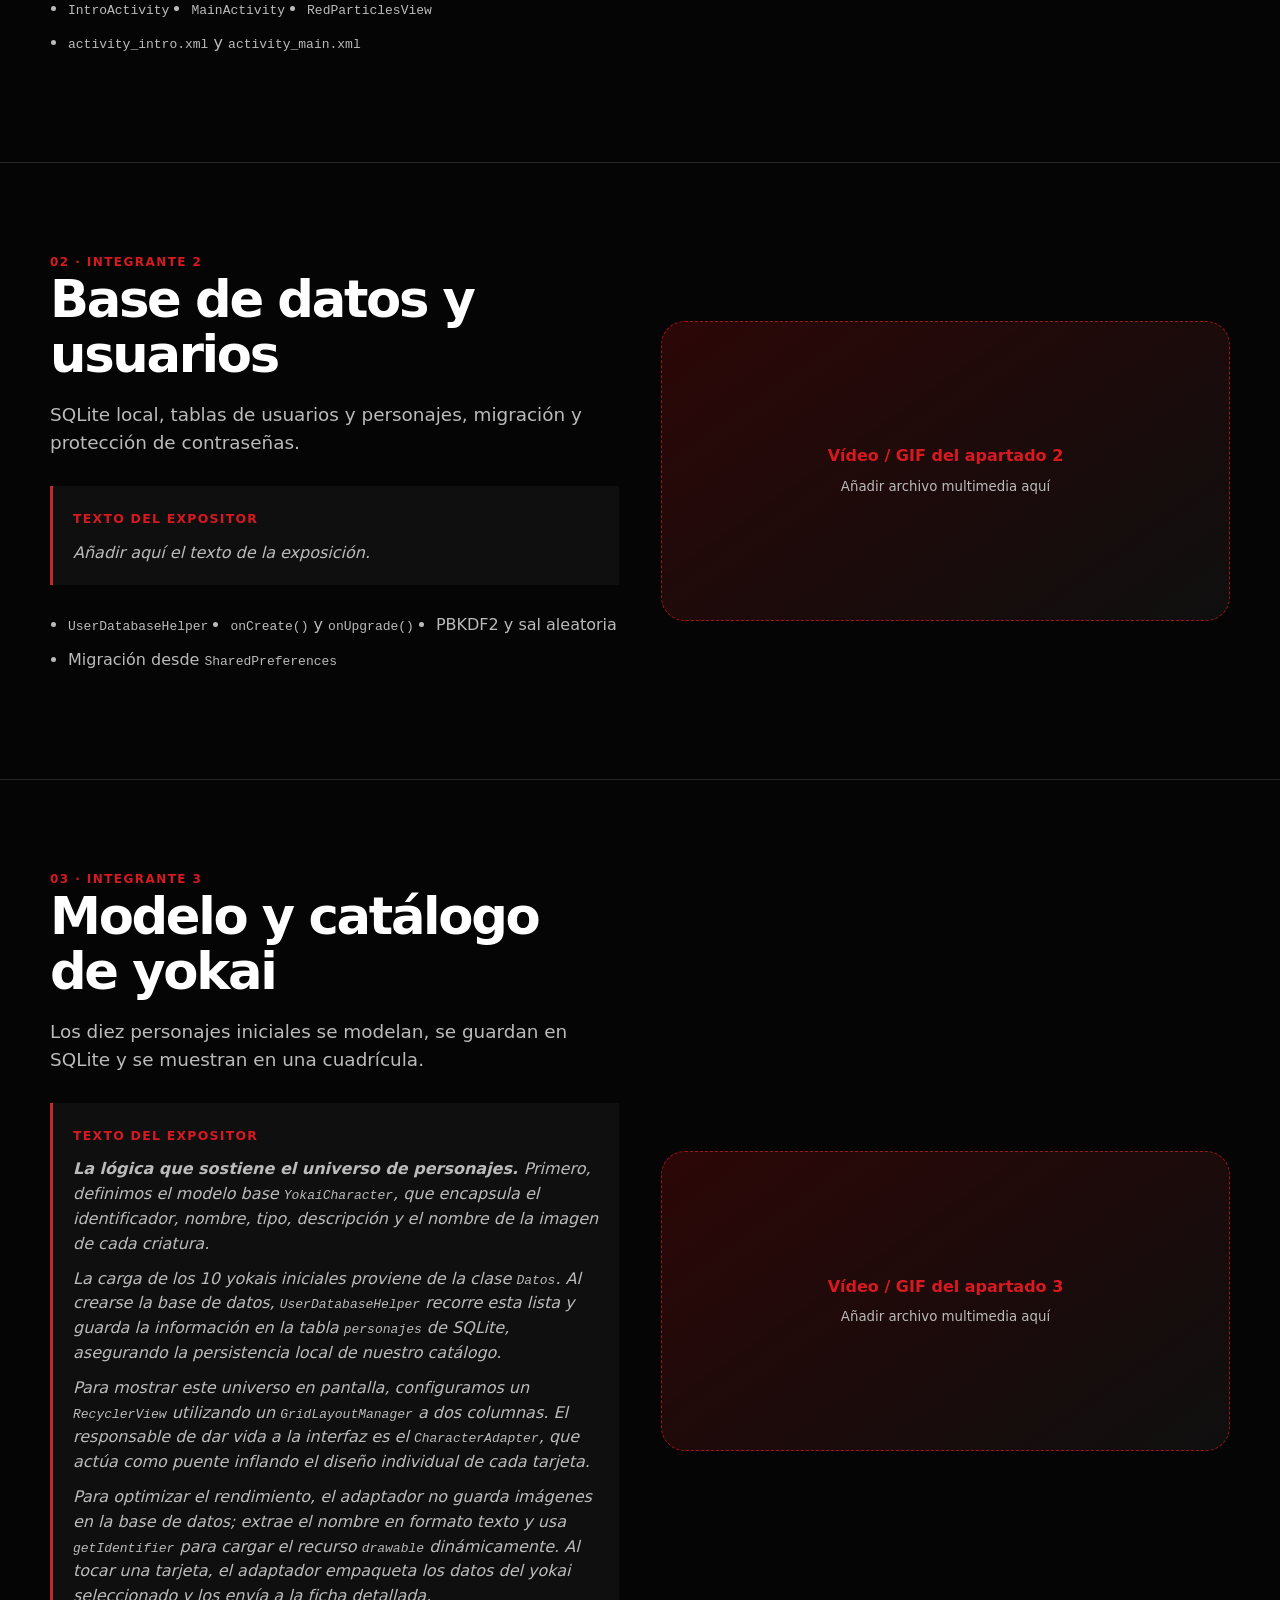
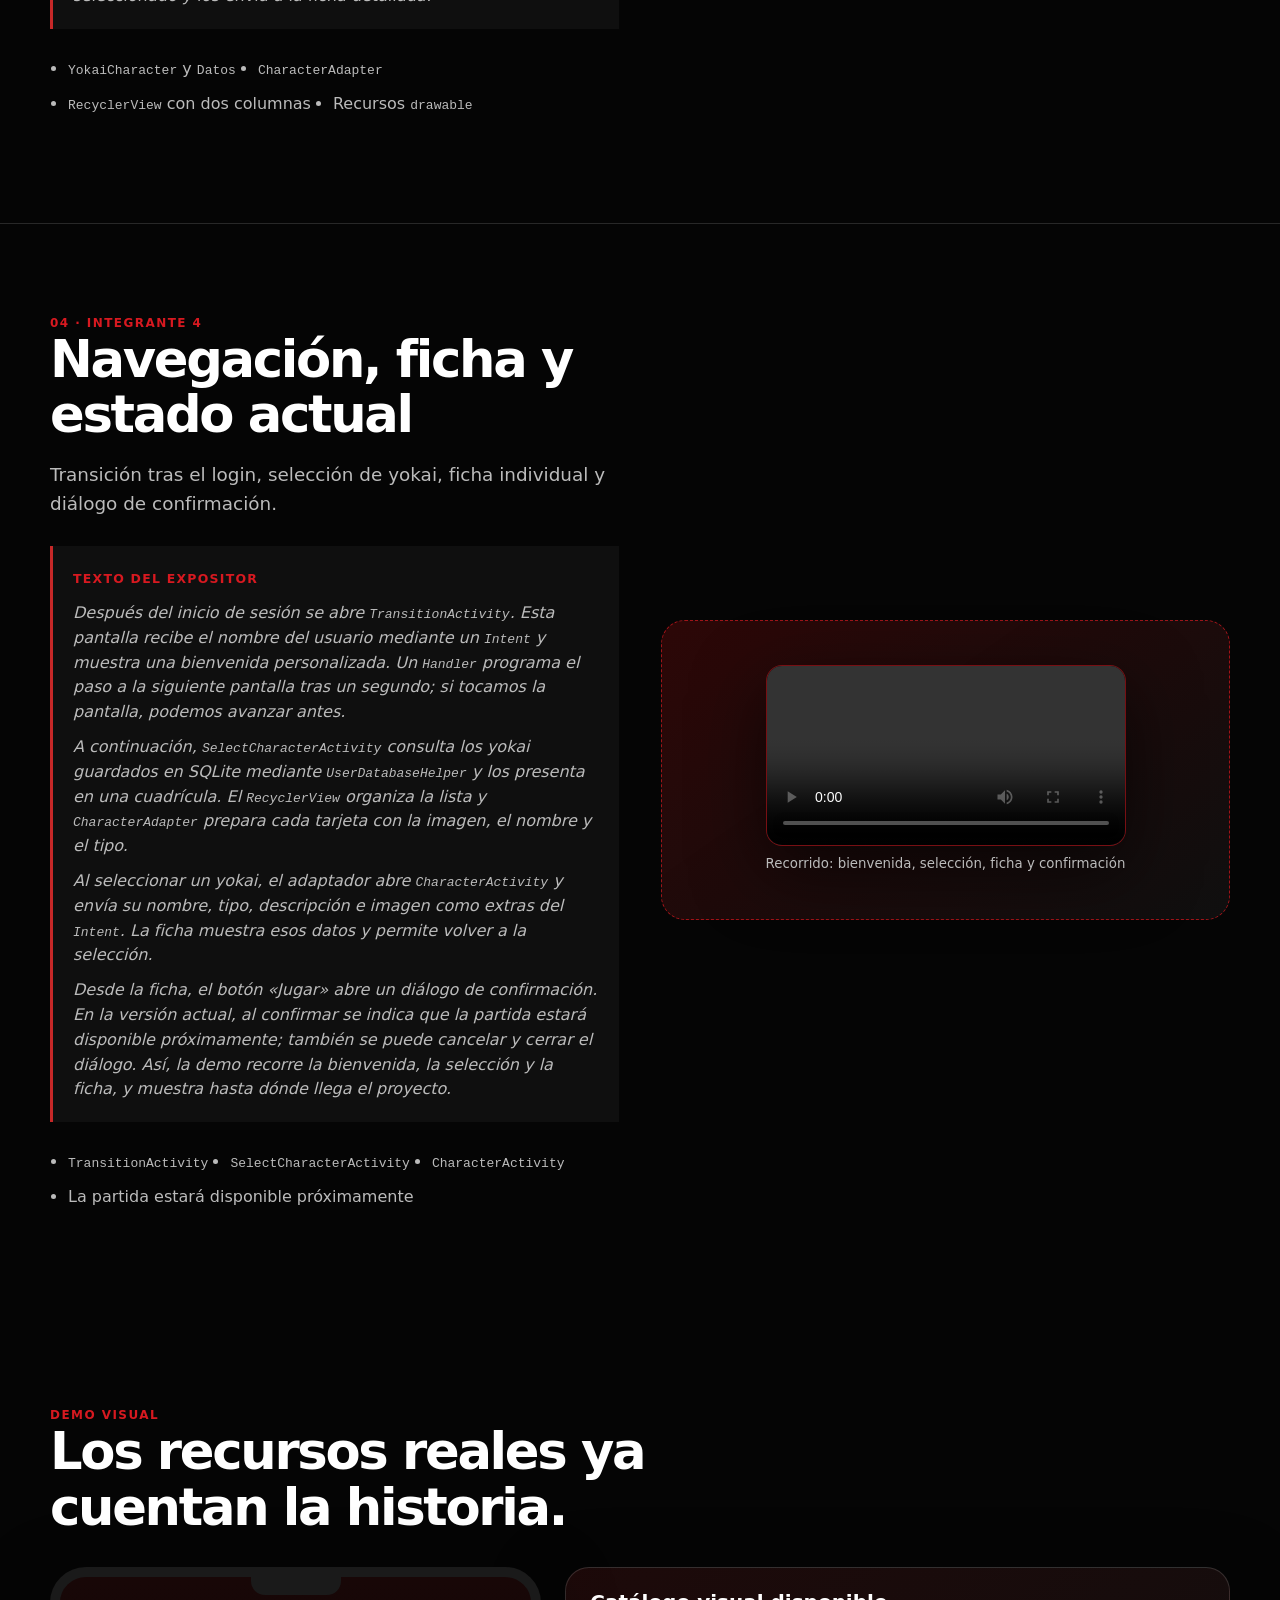
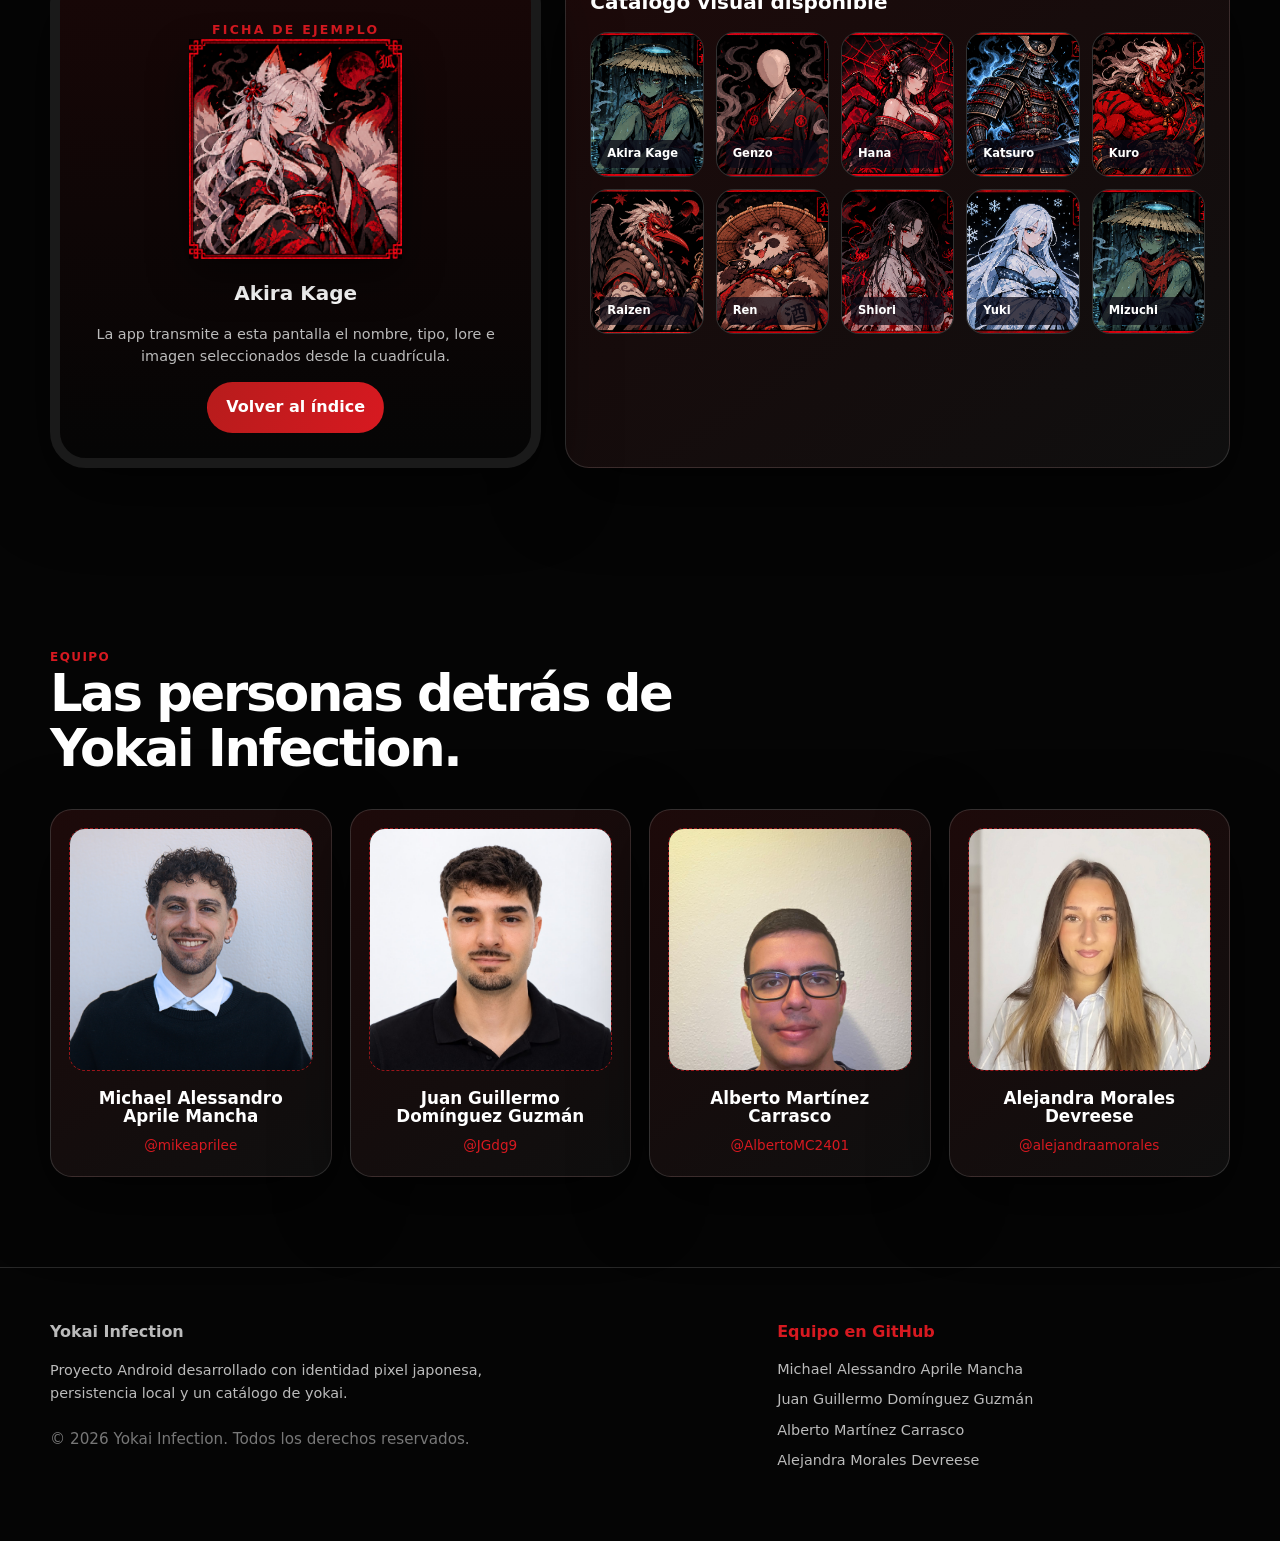
==== commit 7bea0ff4: "Merge branch 'master' into Alberto" ====
--- a/docs/presentacion-yokai.html
+++ b/docs/presentacion-yokai.html
@@ -94,7 +94,15 @@
           <p class="section-summary">Vídeo introductorio, estética pixel japonesa, login, registro, música ambiental y
             partículas rojas.</p>
           <div class="speaker-text"><strong>Texto del expositor</strong>
-            <p>Añadir aquí el texto de la exposición.</p>
+            <p>Para YokaiInfection, hemos diseñado una pantalla de acceso que fusiona una identidad visual inmersiva con una arquitectura de datos local altamente segura y eficiente:
+              <br>
+              <b>1.Diseño Visual e Inmersión Temática:</b> La interfaz utiliza un FrameLayout que superpone una ilustración de portada <code>imgPortada</code> con un fondo oscuro y fuentes tipográficas monoespaciadas, integrando caracteres japoneses (妖 怪) para contextualizar la atmósfera de terror y misterio del juego. Todo está estructurado dentro de un <code>ScrollView</code> para garantizar una correcta visualización en cualquier resolución o tamaño de pantalla móvil.
+              <br>
+              <b>2. Gestión de Vistas Dinámica y Fluida:</b> En lugar de recargar actividades independientes, empleamos una única code <code>MainActivity</code> que alterna dinámicamente la visibilidad (<code>View.GONE</code> / <code>View.VISIBLE</code>) entre el bloque de inicio de sesión (<code>loginLayout</code>) y el de registro <code>registerLayout</code>, optimizando los recursos del sistema.
+              <br>
+              <b>3. Seguridad y Persistencia Local Robusta:</b> Las credenciales de los usuarios no se exponen; se gestionan mediante una base de datos SQLite <code>UserDatabaseHelper</code> aplicando hashing con sal para las contraseñas. Además, el sistema incorpora un mecanismo de migración automática de datos heredados <code>SharedPreferences</code>, asegurando que ningún usuario pierda su cuenta ante futuras actualizaciones.
+              <br>
+              <b>4. Optimización del Ciclo de Vida del Audio:</b> Mediante la clase MediaPlayer, la música ambiental del login <code>yokai_login_theme</code> se reproduce en bucle a volumen moderado (0.25f), pausándose o liberando memoria automáticamente según los estados del ciclo de vida de Android con <code>onResume</code>, <code>onPause</code>, <code>onDestroy</code> para evitar consumos innecesarios de batería o CPU.</p>
           </div>
           <ul class="tech-list">
             <li><code>IntroActivity</code></li>
@@ -267,7 +275,7 @@
             <a href="https://github.com/JGdg9" target="_blank" rel="noopener noreferrer">@JGdg9</a>
           </article>
           <article class="team-card">
-            <div class="member-photo">Añadir foto</div>
+            <div class="member-photo"><img src="Fotos/alberto.jpg" alt="Alberto Martínez Carrasco"></div>
             <h3>Alberto Martínez Carrasco</h3>
             <a href="https://github.com/AlbertoMC2401" target="_blank" rel="noopener noreferrer">@AlbertoMC2401</a>
           </article>
@@ -304,5 +312,4 @@
   </footer>
   <script src="presentacion-yokai.js" defer></script>
 </body>
-
 </html>
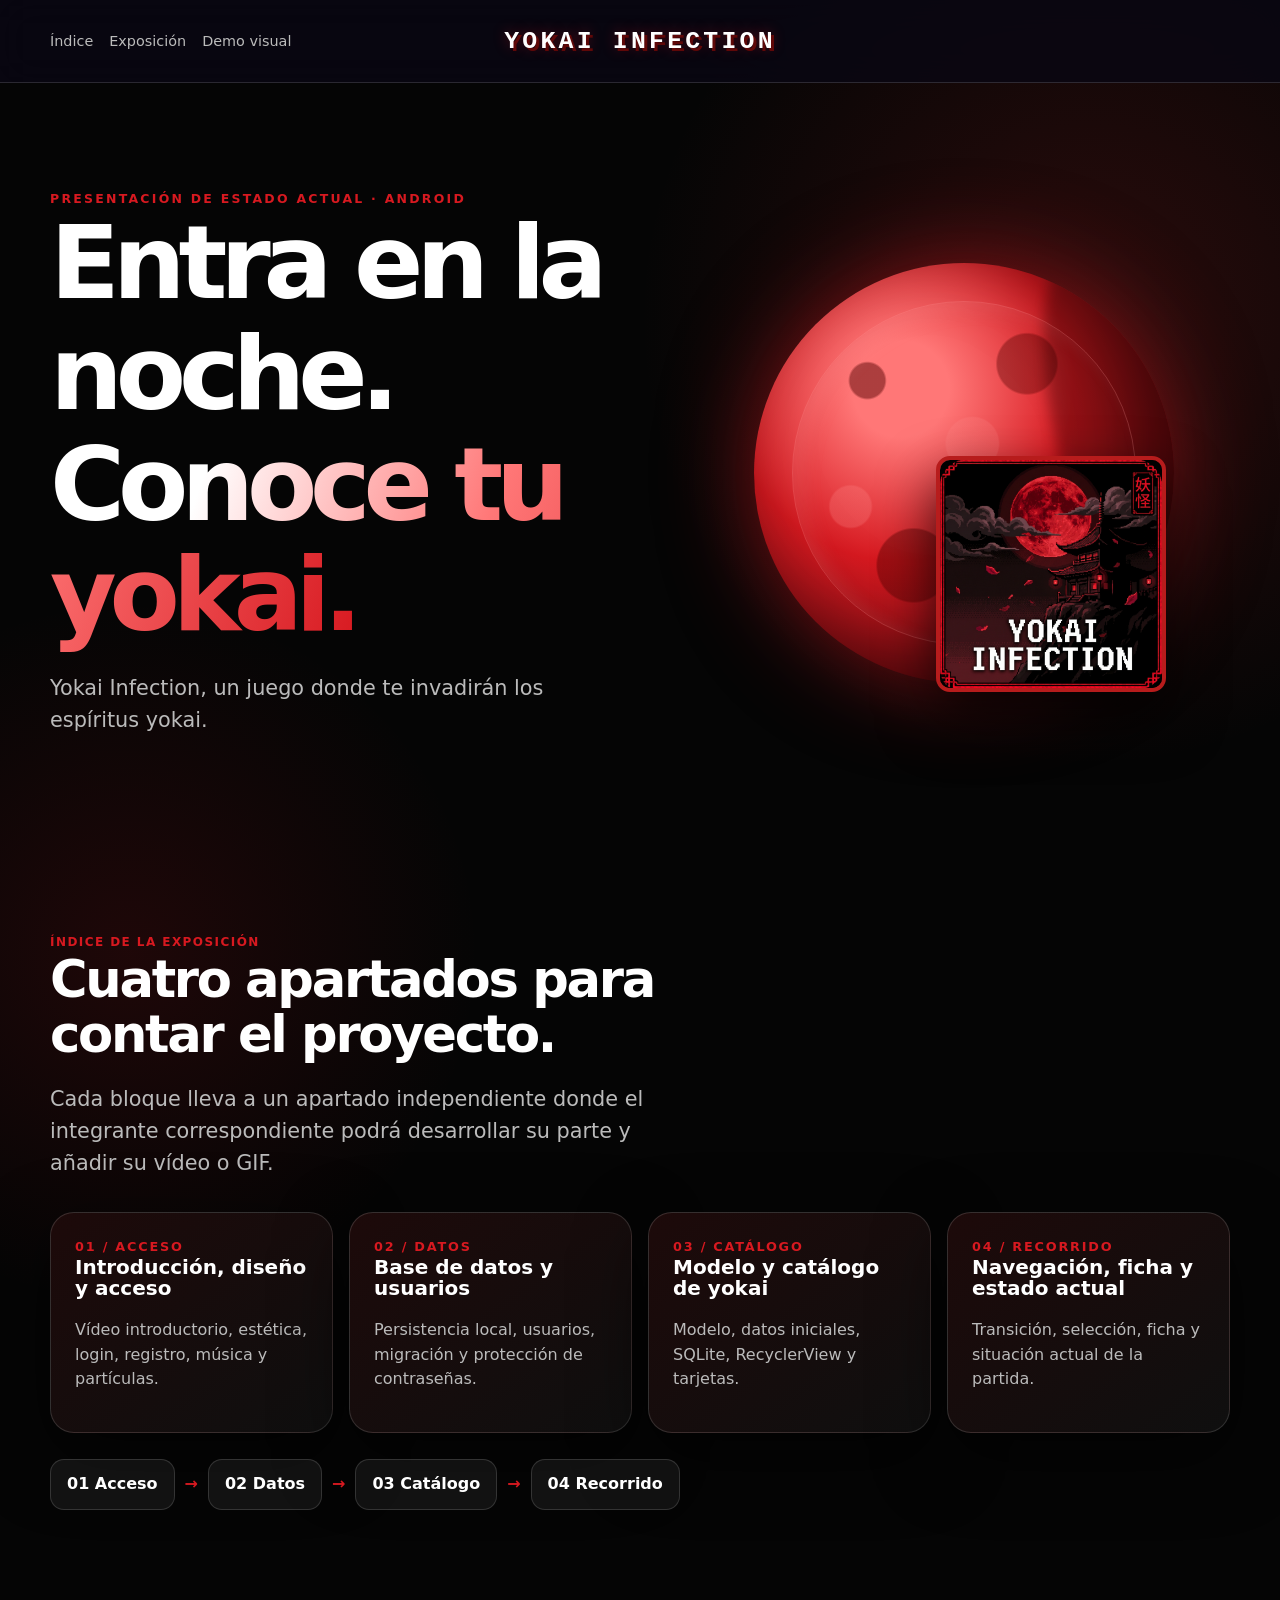
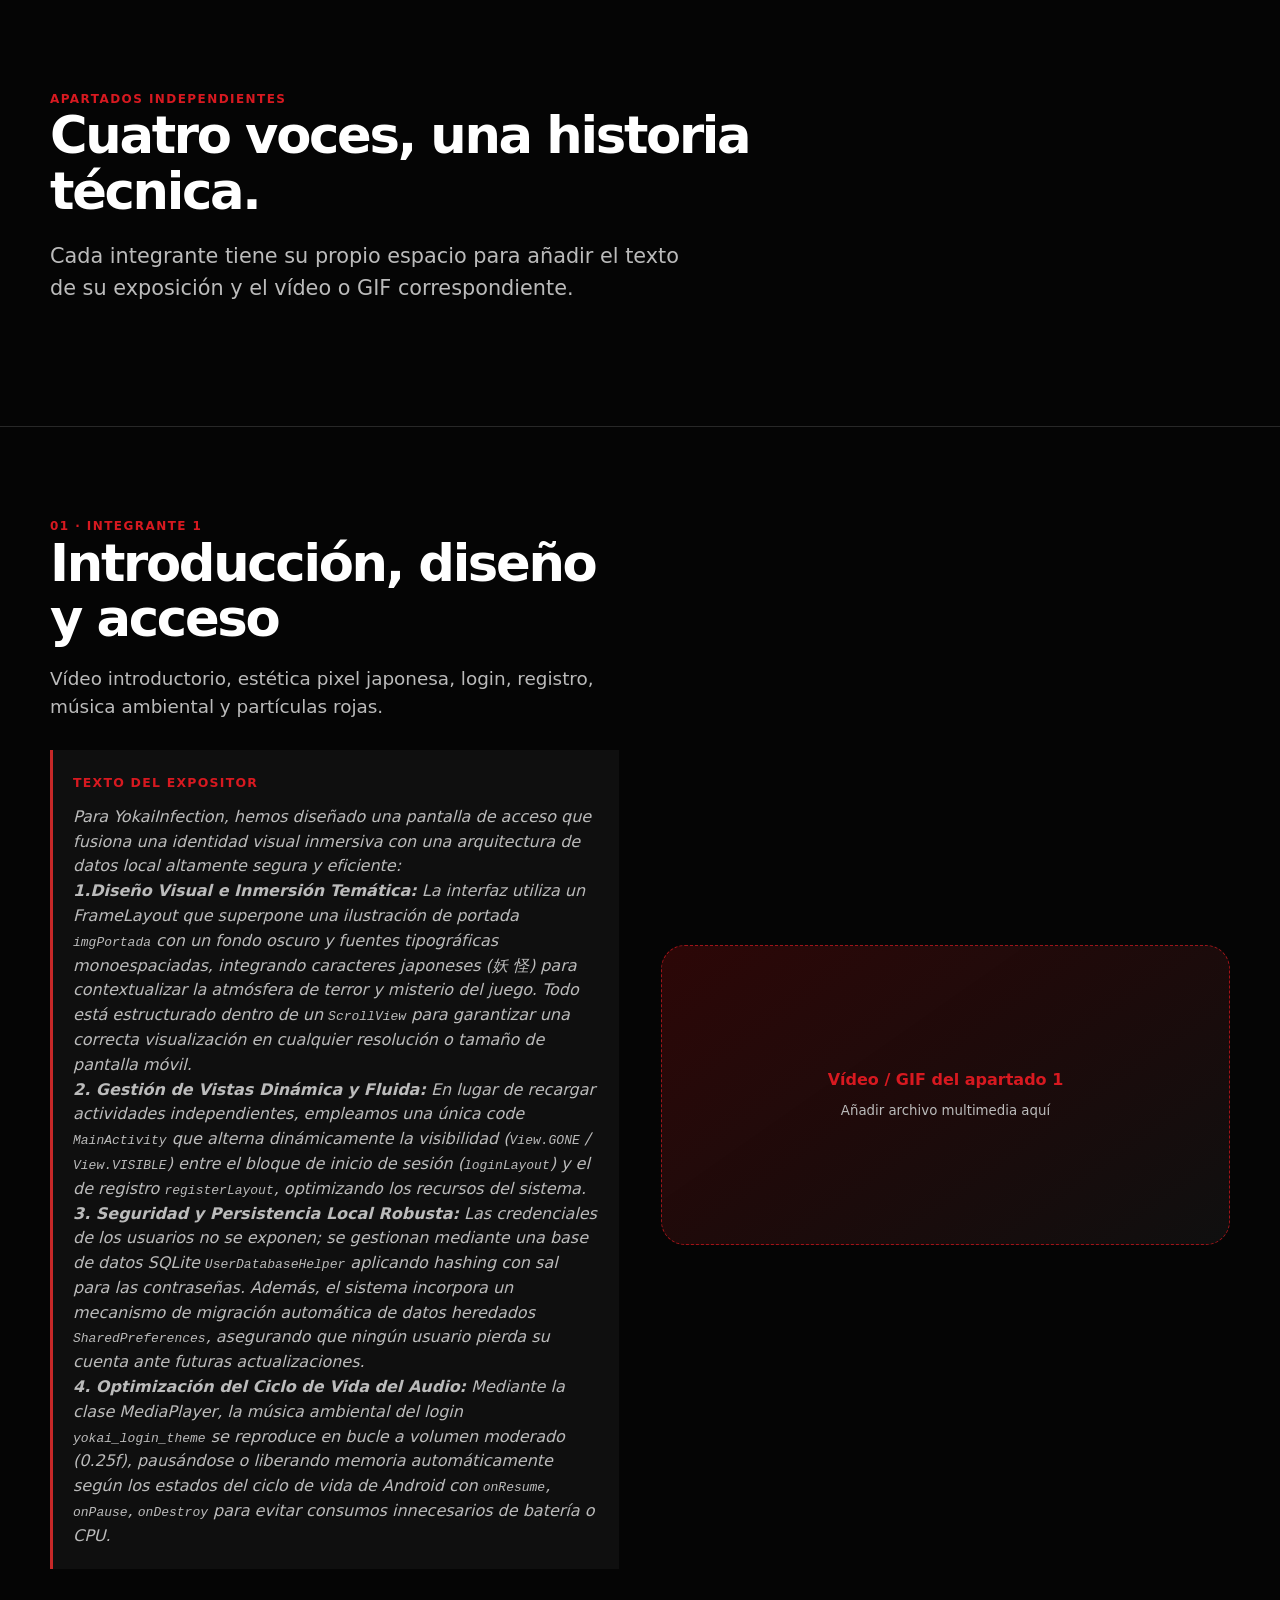
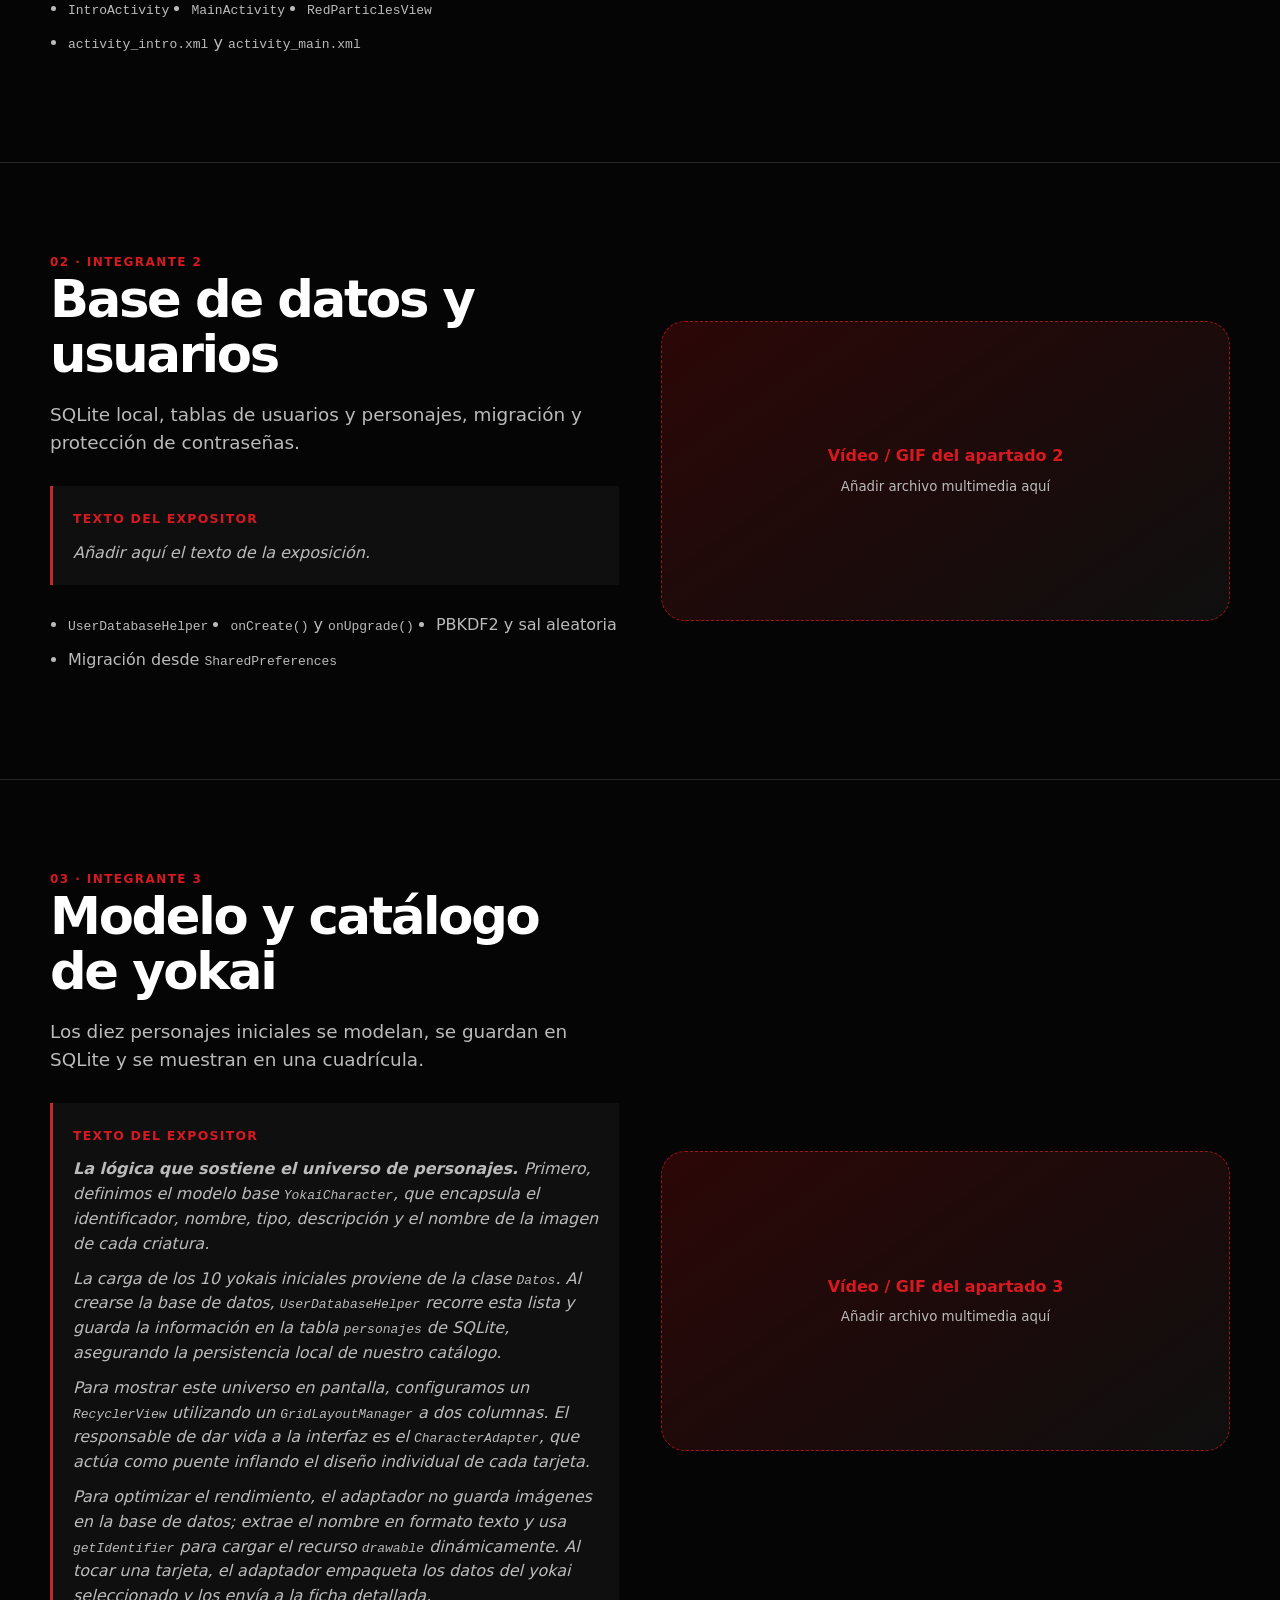
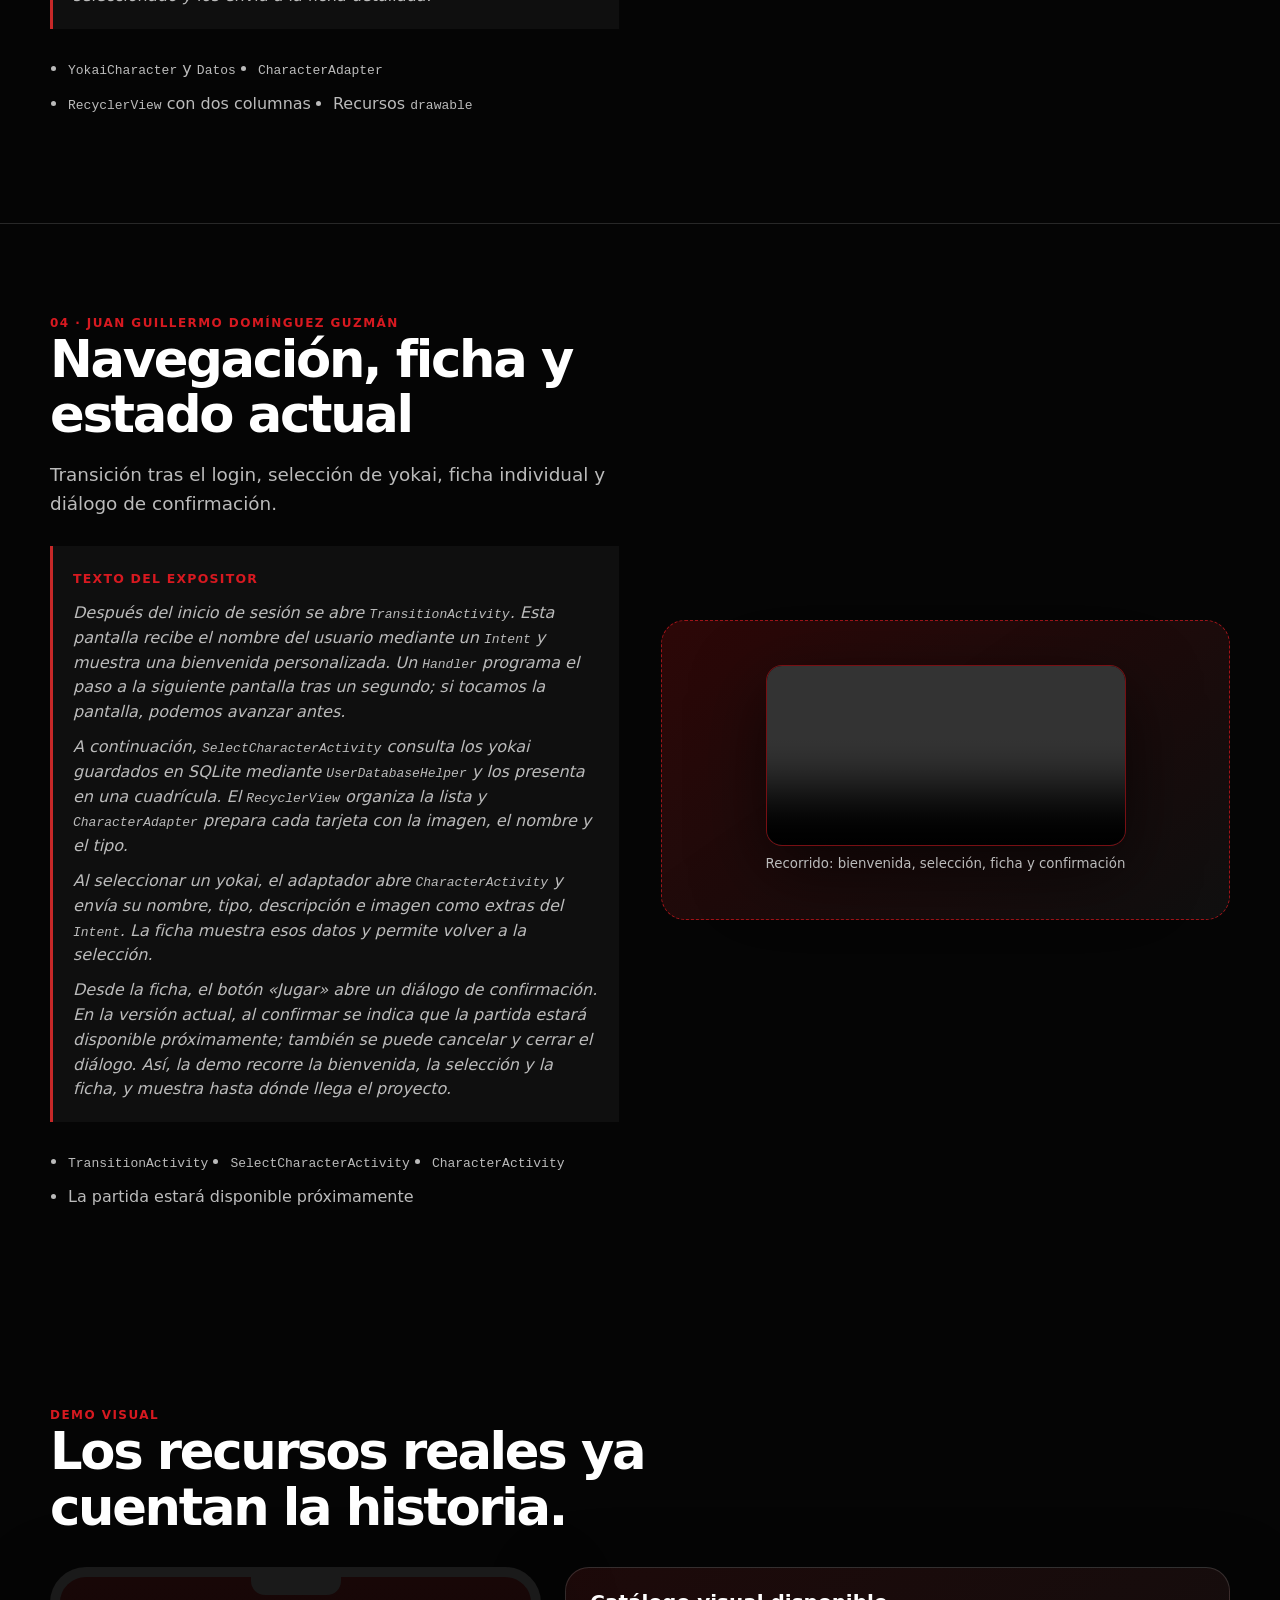
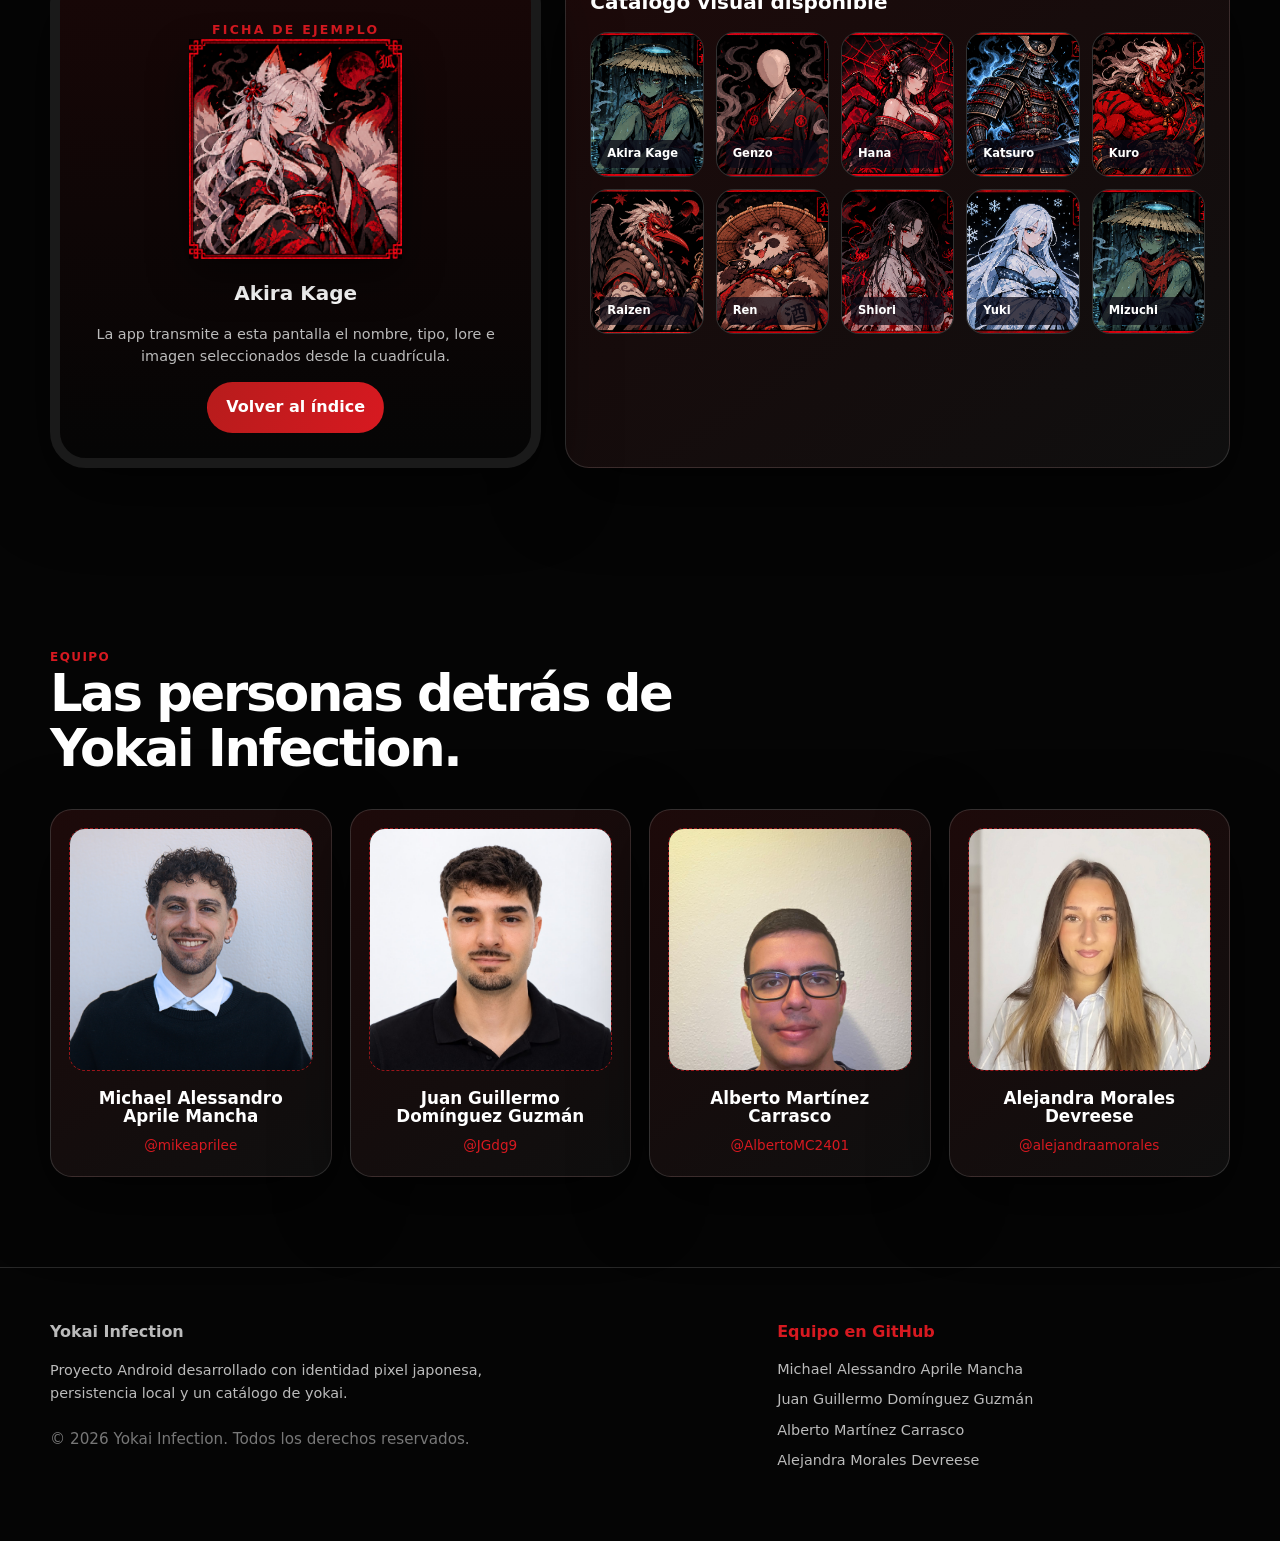
==== commit 812cbb6e: "Merge remote-tracking branch 'origin/master' into Mike" ====
--- a/docs/presentacion-yokai.html
+++ b/docs/presentacion-yokai.html
@@ -175,7 +175,7 @@
     <section class="exposition-section" id="bloque-navegacion">
       <div class="shell exposition-grid">
         <div>
-          <div class="kicker">04 · Integrante 4</div>
+          <div class="kicker">04 · Juan Guillermo Domínguez Guzmán</div>
           <h2>Navegación, ficha y estado actual</h2>
           <p class="section-summary">Transición tras el login, selección de yokai, ficha individual y diálogo de
             confirmación.</p>
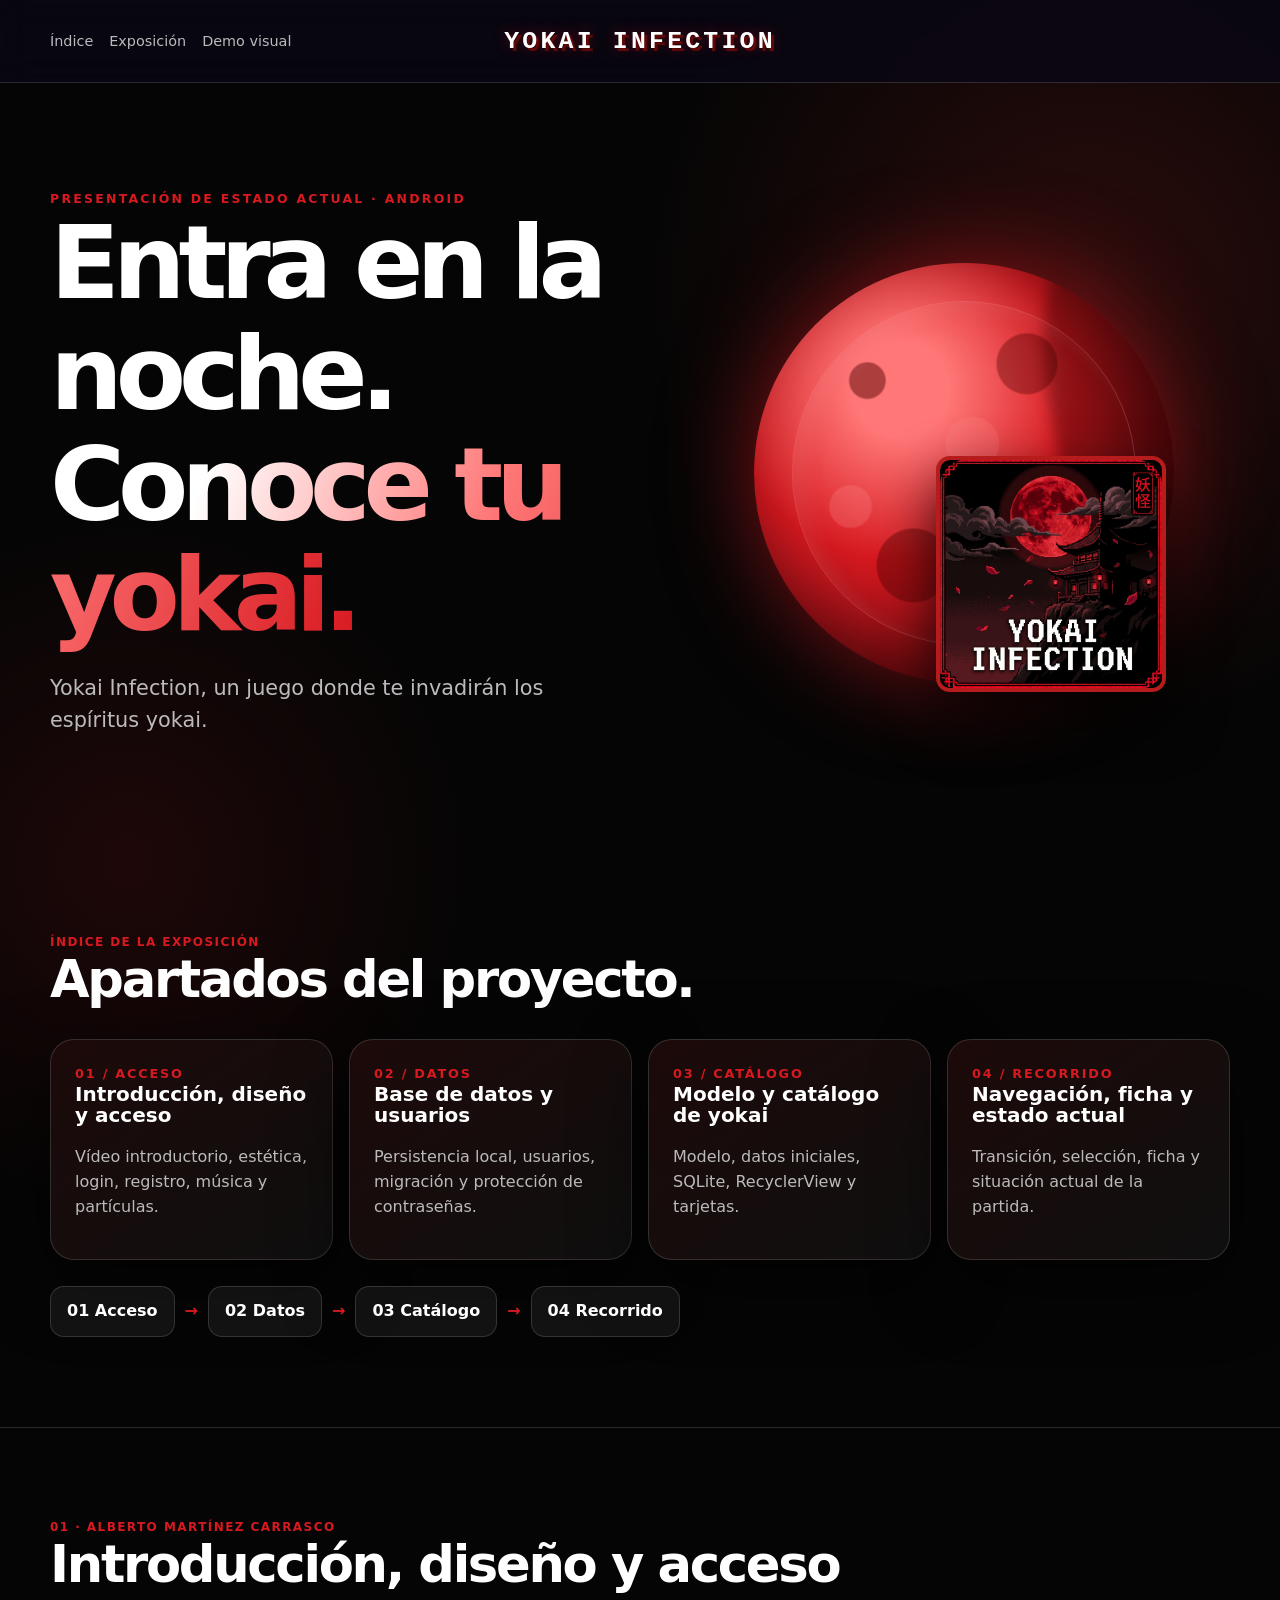
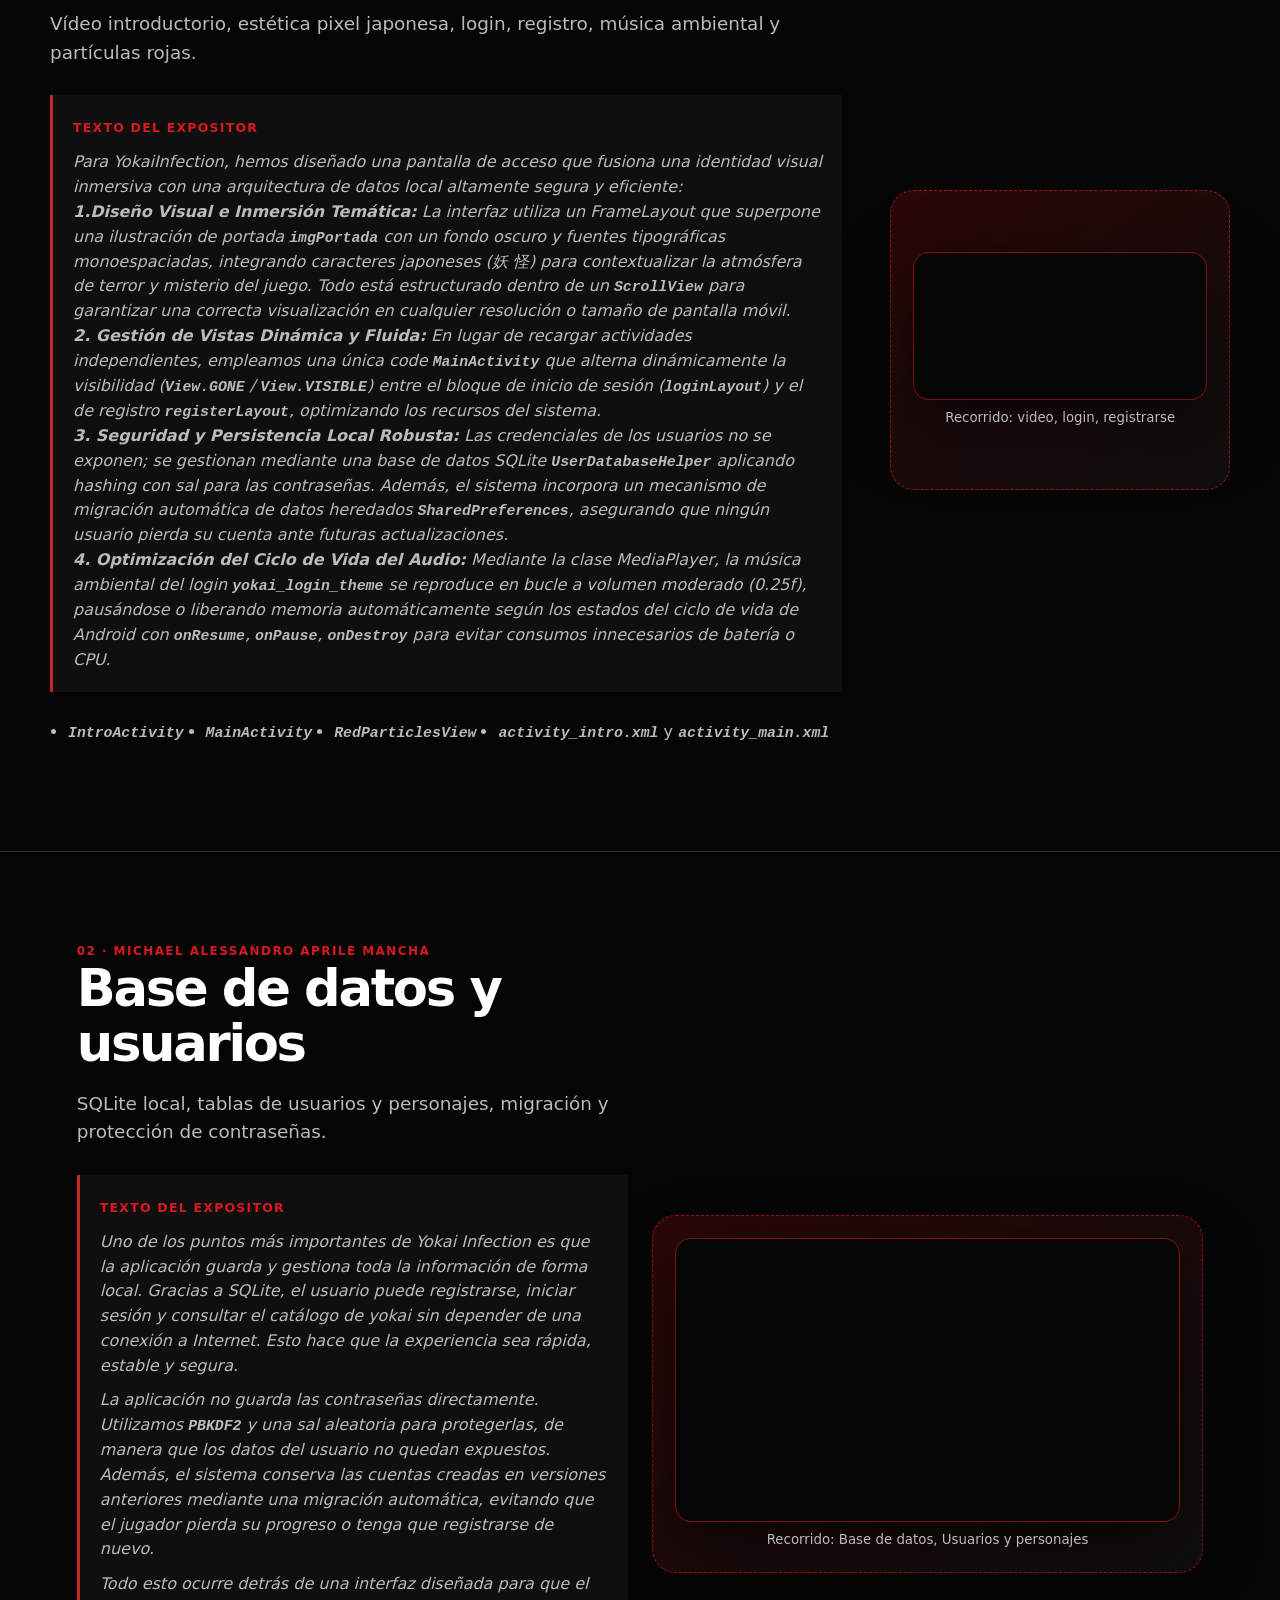
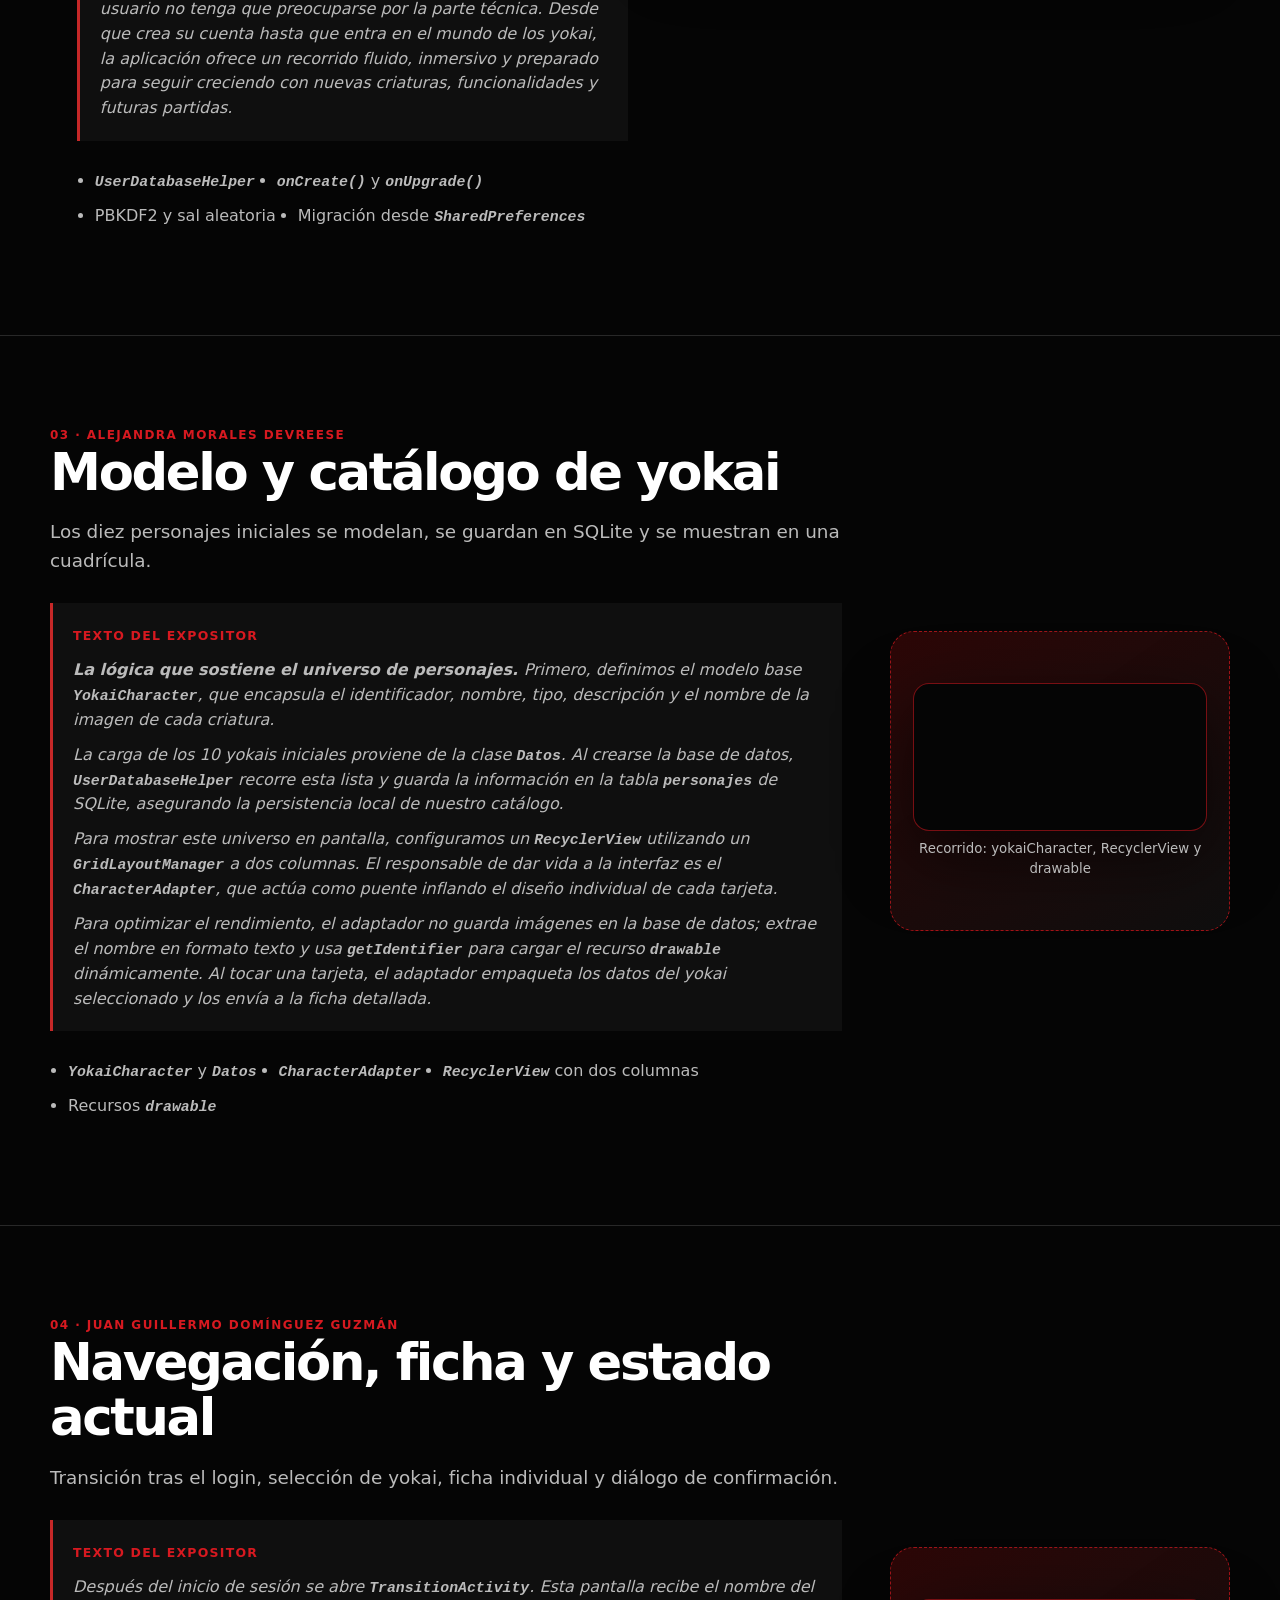
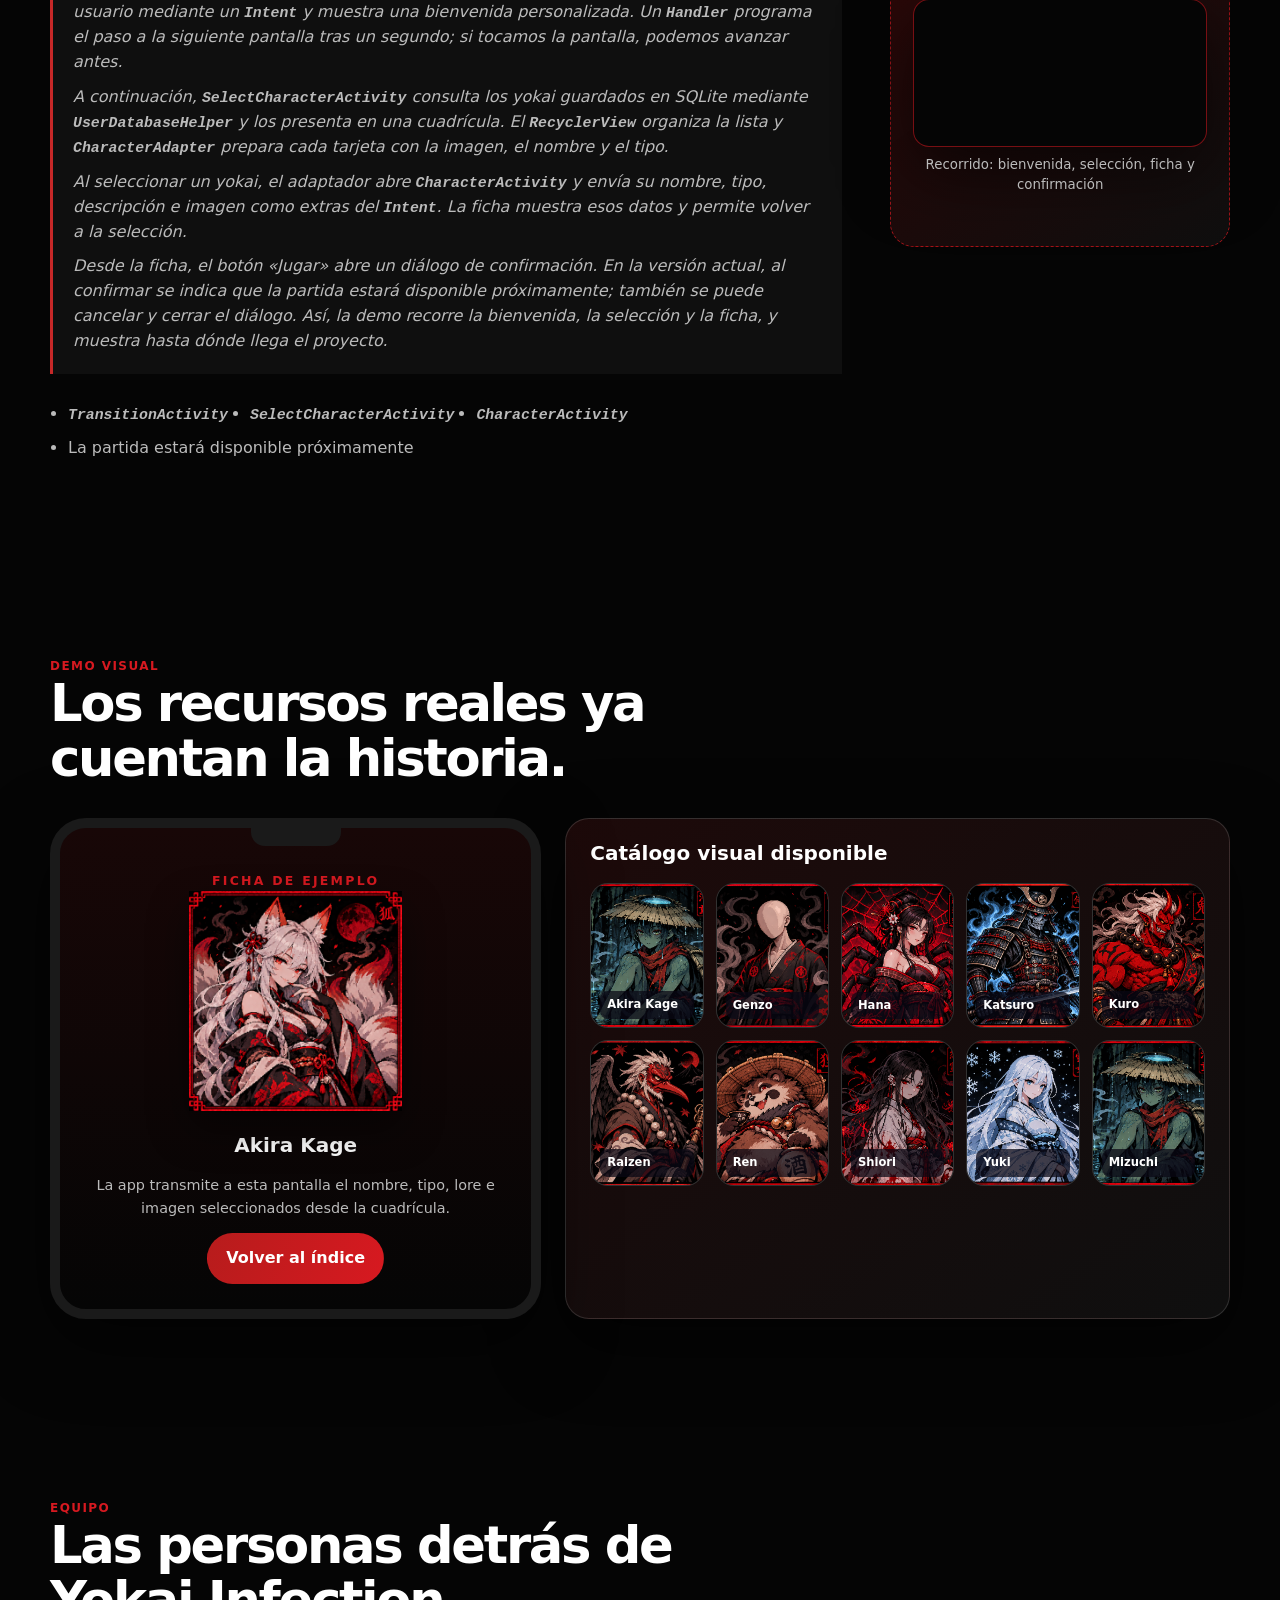
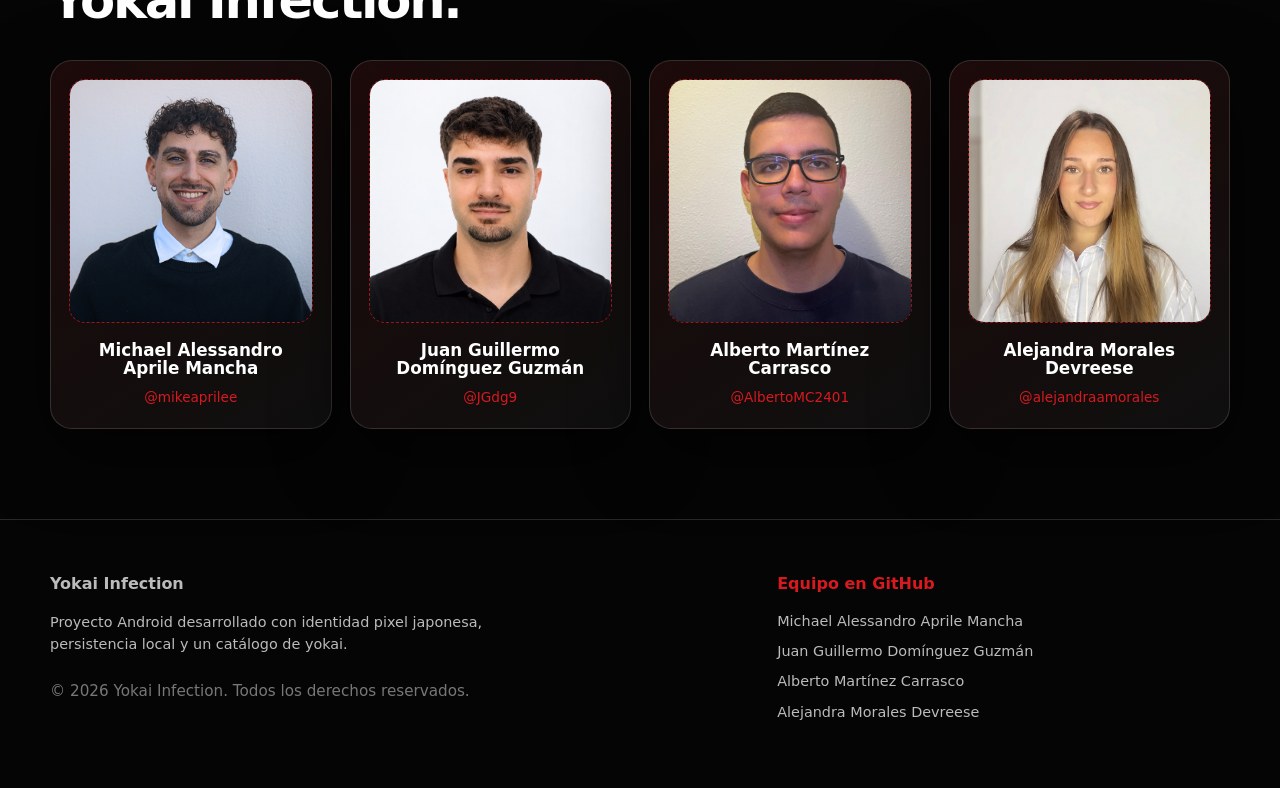
==== commit c2dc5c70: "Presentacion" ====
--- a/docs/presentacion-yokai.html
+++ b/docs/presentacion-yokai.html
@@ -40,9 +40,7 @@
       <div class="shell">
         <div class="section-heading">
           <div class="kicker">Índice de la exposición</div>
-          <h2>Cuatro apartados para contar el proyecto.</h2>
-          <p class="lead">Cada bloque lleva a un apartado independiente donde el integrante correspondiente podrá
-            desarrollar su parte y añadir su vídeo o GIF.</p>
+          <h2>Apartados del proyecto.</h2>
         </div>
         <div class="grid-4">
           <a class="card index-card" href="#bloque-acceso">
@@ -75,34 +73,43 @@
       </div>
     </section>
 
-    <section id="reparto">
-      <div class="shell">
-        <div class="section-heading">
-          <div class="kicker">Apartados independientes</div>
-          <h2>Cuatro voces, una historia técnica.</h2>
-          <p class="lead">Cada integrante tiene su propio espacio para añadir el texto de su exposición y el vídeo o GIF
-            correspondiente.</p>
-        </div>
-      </div>
-    </section>
+
 
     <section class="exposition-section" id="bloque-acceso">
       <div class="shell exposition-grid">
         <div>
-          <div class="kicker">01 · Integrante 1</div>
+          <div class="kicker">01 · Alberto Martínez
+            Carrasco</div>
           <h2>Introducción, diseño y acceso</h2>
           <p class="section-summary">Vídeo introductorio, estética pixel japonesa, login, registro, música ambiental y
             partículas rojas.</p>
           <div class="speaker-text"><strong>Texto del expositor</strong>
-            <p>Para YokaiInfection, hemos diseñado una pantalla de acceso que fusiona una identidad visual inmersiva con una arquitectura de datos local altamente segura y eficiente:
+            <p>Para YokaiInfection, hemos diseñado una pantalla de acceso que fusiona una identidad visual inmersiva con
+              una arquitectura de datos local altamente segura y eficiente:
               <br>
-              <b>1.Diseño Visual e Inmersión Temática:</b> La interfaz utiliza un FrameLayout que superpone una ilustración de portada <code>imgPortada</code> con un fondo oscuro y fuentes tipográficas monoespaciadas, integrando caracteres japoneses (妖 怪) para contextualizar la atmósfera de terror y misterio del juego. Todo está estructurado dentro de un <code>ScrollView</code> para garantizar una correcta visualización en cualquier resolución o tamaño de pantalla móvil.
+              <b>1.Diseño Visual e Inmersión Temática:</b> La interfaz utiliza un FrameLayout que superpone una
+              ilustración de portada <code>imgPortada</code> con un fondo oscuro y fuentes tipográficas monoespaciadas,
+              integrando caracteres japoneses (妖 怪) para contextualizar la atmósfera de terror y misterio del juego.
+              Todo está estructurado dentro de un <code>ScrollView</code> para garantizar una correcta visualización en
+              cualquier resolución o tamaño de pantalla móvil.
               <br>
-              <b>2. Gestión de Vistas Dinámica y Fluida:</b> En lugar de recargar actividades independientes, empleamos una única code <code>MainActivity</code> que alterna dinámicamente la visibilidad (<code>View.GONE</code> / <code>View.VISIBLE</code>) entre el bloque de inicio de sesión (<code>loginLayout</code>) y el de registro <code>registerLayout</code>, optimizando los recursos del sistema.
+              <b>2. Gestión de Vistas Dinámica y Fluida:</b> En lugar de recargar actividades independientes, empleamos
+              una única code <code>MainActivity</code> que alterna dinámicamente la visibilidad (<code>View.GONE</code>
+              / <code>View.VISIBLE</code>) entre el bloque de inicio de sesión (<code>loginLayout</code>) y el de
+              registro <code>registerLayout</code>, optimizando los recursos del sistema.
               <br>
-              <b>3. Seguridad y Persistencia Local Robusta:</b> Las credenciales de los usuarios no se exponen; se gestionan mediante una base de datos SQLite <code>UserDatabaseHelper</code> aplicando hashing con sal para las contraseñas. Además, el sistema incorpora un mecanismo de migración automática de datos heredados <code>SharedPreferences</code>, asegurando que ningún usuario pierda su cuenta ante futuras actualizaciones.
+              <b>3. Seguridad y Persistencia Local Robusta:</b> Las credenciales de los usuarios no se exponen; se
+              gestionan mediante una base de datos SQLite <code>UserDatabaseHelper</code> aplicando hashing con sal para
+              las contraseñas. Además, el sistema incorpora un mecanismo de migración automática de datos heredados
+              <code>SharedPreferences</code>, asegurando que ningún usuario pierda su cuenta ante futuras
+              actualizaciones.
               <br>
-              <b>4. Optimización del Ciclo de Vida del Audio:</b> Mediante la clase MediaPlayer, la música ambiental del login <code>yokai_login_theme</code> se reproduce en bucle a volumen moderado (0.25f), pausándose o liberando memoria automáticamente según los estados del ciclo de vida de Android con <code>onResume</code>, <code>onPause</code>, <code>onDestroy</code> para evitar consumos innecesarios de batería o CPU.</p>
+              <b>4. Optimización del Ciclo de Vida del Audio:</b> Mediante la clase MediaPlayer, la música ambiental del
+              login <code>yokai_login_theme</code> se reproduce en bucle a volumen moderado (0.25f), pausándose o
+              liberando memoria automáticamente según los estados del ciclo de vida de Android con
+              <code>onResume</code>, <code>onPause</code>, <code>onDestroy</code> para evitar consumos innecesarios de
+              batería o CPU.
+            </p>
           </div>
           <ul class="tech-list">
             <li><code>IntroActivity</code></li>
@@ -111,20 +118,49 @@
             <li><code>activity_intro.xml</code> y <code>activity_main.xml</code></li>
           </ul>
         </div>
-        <div class="media-slot"><span>Vídeo / GIF del apartado 1</span><small>Añadir archivo multimedia aquí</small>
+        <div class="media-slot video-slot">
+          <video class="demo-video" autoplay loop muted playsinline preload="metadata"
+            aria-label="Recorrido por la bienvenida, la selección de yokai y la ficha del personaje">
+            <source src="Videos/Registro.mp4" type="video/mp4">
+            Tu navegador no puede reproducir este vídeo.
+          </video>
+          <small>Recorrido: video, login, registrarse</small>
         </div>
       </div>
     </section>
 
     <section class="exposition-section" id="bloque-datos">
-      <div class="shell exposition-grid">
-        <div>
-          <div class="kicker">02 · Integrante 2</div>
+      <div class="shell exposition-grid datos-grid">
+        <div>
+          <div class="kicker">02 · Michael Alessandro Aprile
+            Mancha</div>
           <h2>Base de datos y usuarios</h2>
           <p class="section-summary">SQLite local, tablas de usuarios y personajes, migración y protección de
             contraseñas.</p>
           <div class="speaker-text"><strong>Texto del expositor</strong>
-            <p>Añadir aquí el texto de la exposición.</p>
+            <p>
+              Uno de los puntos más importantes de Yokai Infection es que la aplicación
+              guarda y gestiona toda la información de forma local. Gracias a SQLite, el
+              usuario puede registrarse, iniciar sesión y consultar el catálogo de yokai
+              sin depender de una conexión a Internet. Esto hace que la experiencia sea
+              rápida, estable y segura.
+            </p>
+
+            <p>
+              La aplicación no guarda las contraseñas directamente. Utilizamos
+              <code>PBKDF2</code> y una sal aleatoria para protegerlas, de manera que los
+              datos del usuario no quedan expuestos. Además, el sistema conserva las
+              cuentas creadas en versiones anteriores mediante una migración automática,
+              evitando que el jugador pierda su progreso o tenga que registrarse de nuevo.
+            </p>
+
+            <p>
+              Todo esto ocurre detrás de una interfaz diseñada para que el usuario no tenga
+              que preocuparse por la parte técnica. Desde que crea su cuenta hasta que
+              entra en el mundo de los yokai, la aplicación ofrece un recorrido fluido,
+              inmersivo y preparado para seguir creciendo con nuevas criaturas,
+              funcionalidades y futuras partidas.
+            </p>
           </div>
           <ul class="tech-list">
             <li><code>UserDatabaseHelper</code></li>
@@ -133,7 +169,13 @@
             <li>Migración desde <code>SharedPreferences</code></li>
           </ul>
         </div>
-        <div class="media-slot"><span>Vídeo / GIF del apartado 2</span><small>Añadir archivo multimedia aquí</small>
+        <div class="media-slot video-slot">
+          <video class="demo-video" autoplay loop muted playsinline preload="metadata"
+            aria-label="Recorrido por la bienvenida, la selección de yokai y la ficha del personaje">
+            <source src="Videos/base de datos.mp4" type="video/mp4">
+            Tu navegador no puede reproducir este vídeo.
+          </video>
+          <small>Recorrido: Base de datos, Usuarios y personajes</small>
         </div>
       </div>
     </section>
@@ -141,7 +183,8 @@
     <section class="exposition-section" id="bloque-catalogo">
       <div class="shell exposition-grid">
         <div>
-          <div class="kicker">03 · Integrante 3</div>
+          <div class="kicker">03 · Alejandra Morales
+            Devreese</div>
           <h2>Modelo y catálogo de yokai</h2>
           <p class="section-summary">Los diez personajes iniciales se modelan, se guardan en SQLite y se muestran en una
             cuadrícula.</p>
@@ -151,10 +194,12 @@
               la imagen de cada criatura.</p>
             <p>La carga de los 10 yokais iniciales proviene de la clase <code>Datos</code>. Al crearse la base de datos,
               <code>UserDatabaseHelper</code> recorre esta lista y guarda la información en la tabla
-              <code>personajes</code> de SQLite, asegurando la persistencia local de nuestro catálogo.</p>
+              <code>personajes</code> de SQLite, asegurando la persistencia local de nuestro catálogo.
+            </p>
             <p>Para mostrar este universo en pantalla, configuramos un <code>RecyclerView</code> utilizando un
               <code>GridLayoutManager</code> a dos columnas. El responsable de dar vida a la interfaz es el
-              <code>CharacterAdapter</code>, que actúa como puente inflando el diseño individual de cada tarjeta.</p>
+              <code>CharacterAdapter</code>, que actúa como puente inflando el diseño individual de cada tarjeta.
+            </p>
             <p>Para optimizar el rendimiento, el adaptador no guarda imágenes en la base de datos; extrae el nombre en
               formato texto y usa <code>getIdentifier</code> para cargar el recurso <code>drawable</code> dinámicamente.
               Al tocar una tarjeta, el adaptador empaqueta los datos del yokai seleccionado y los envía a la ficha
@@ -167,7 +212,13 @@
             <li>Recursos <code>drawable</code></li>
           </ul>
         </div>
-        <div class="media-slot"><span>Vídeo / GIF del apartado 3</span><small>Añadir archivo multimedia aquí</small>
+        <div class="media-slot video-slot">
+          <video class="demo-video" autoplay loop muted playsinline preload="metadata"
+            aria-label="Recorrido por la bienvenida, la selección de yokai y la ficha del personaje">
+            <source src="Videos/ScrollPersonaje.mp4" type="video/mp4">
+            Tu navegador no puede reproducir este vídeo.
+          </video>
+          <small>Recorrido: yokaiCharacter, RecyclerView y drawable </small>
         </div>
       </div>
     </section>
@@ -186,7 +237,8 @@
             </p>
             <p>A continuación, <code>SelectCharacterActivity</code> consulta los yokai guardados en SQLite mediante
               <code>UserDatabaseHelper</code> y los presenta en una cuadrícula. El <code>RecyclerView</code> organiza la
-              lista y <code>CharacterAdapter</code> prepara cada tarjeta con la imagen, el nombre y el tipo.</p>
+              lista y <code>CharacterAdapter</code> prepara cada tarjeta con la imagen, el nombre y el tipo.
+            </p>
             <p>Al seleccionar un yokai, el adaptador abre <code>CharacterActivity</code> y envía su nombre, tipo,
               descripción e imagen como extras del <code>Intent</code>. La ficha muestra esos datos y permite volver a
               la selección.</p>
@@ -202,7 +254,7 @@
           </ul>
         </div>
         <div class="media-slot video-slot">
-          <video class="demo-video" controls playsinline preload="metadata"
+          <video class="demo-video" autoplay loop muted playsinline preload="metadata"
             aria-label="Recorrido por la bienvenida, la selección de yokai y la ficha del personaje">
             <source src="Videos/recorrido-guille.mp4" type="video/mp4">
             Tu navegador no puede reproducir este vídeo.
@@ -265,7 +317,7 @@
         </div>
         <div class="team-grid">
           <article class="team-card">
-            <div class="member-photo"><img src="Fotos/6.jpg" alt=""></div>
+            <div class="member-photo"><img src="Fotos/Michael.jpg" alt=""></div>
             <h3>Michael Alessandro Aprile Mancha</h3>
             <a href="https://github.com/mikeaprilee" target="_blank" rel="noopener noreferrer">@mikeaprilee</a>
           </article>
@@ -312,4 +364,5 @@
   </footer>
   <script src="presentacion-yokai.js" defer></script>
 </body>
-</html>
+
+</html>
--- a/docs/presentacion-yokai.css
+++ b/docs/presentacion-yokai.css
@@ -28,6 +28,12 @@
     var(--night);
   font-family: Inter, ui-sans-serif, system-ui, -apple-system, BlinkMacSystemFont, "Segoe UI", sans-serif;
   line-height: 1.55;
+}
+
+code {
+  font-style:oblique;
+  font-size: 1.14em;
+  font-weight: 900;
 }
 
 a {
@@ -341,13 +347,29 @@
 
 .exposition-grid {
   display: grid;
-  grid-template-columns: 1fr 1fr;
-  gap: 42px;
+  grid-template-columns: 1.4fr .6fr;
+  gap: 48px;
   align-items: center;
 }
 
+.datos-grid {
+  grid-template-columns: 1.05fr .95fr;
+}
+
+.datos-grid .demo-video {
+  width: 100%;
+  max-width: none;
+  aspect-ratio: 16 / 9;
+  object-fit: contain;
+}
+
+.datos-grid .video-slot {
+  width: 100%;
+  justify-self: end;
+}
+
 .section-summary {
-  max-width: 620px;
+  max-width: none;
   color: var(--muted);
   font-size: 1.15rem;
 }
@@ -406,12 +428,28 @@
 
 .video-slot .demo-video {
   display: block;
-  width: min(100%, 360px);
+  width: min(100%, 440px);
   max-height: min(76vh, 760px);
   border: 1px solid rgba(215, 25, 32, .55);
   border-radius: 16px;
   background: #050505;
   box-shadow: var(--shadow);
+}
+
+.datos-grid {
+  width: 88%;
+  grid-template-columns: 1fr 1fr;
+  column-gap: 24px;
+}
+
+.datos-grid .video-slot .demo-video {
+  width: 100%;
+  max-width: none;
+}
+
+.datos-grid .video-slot {
+  width: 100%;
+  justify-self: end;
 }
 
 .video-slot small {
@@ -677,6 +715,10 @@
     grid-template-columns: 1fr;
   }
 
+  .datos-grid {
+    width: auto;
+  }
+
   .hero {
     min-height: auto;
     padding-top: 70px;
